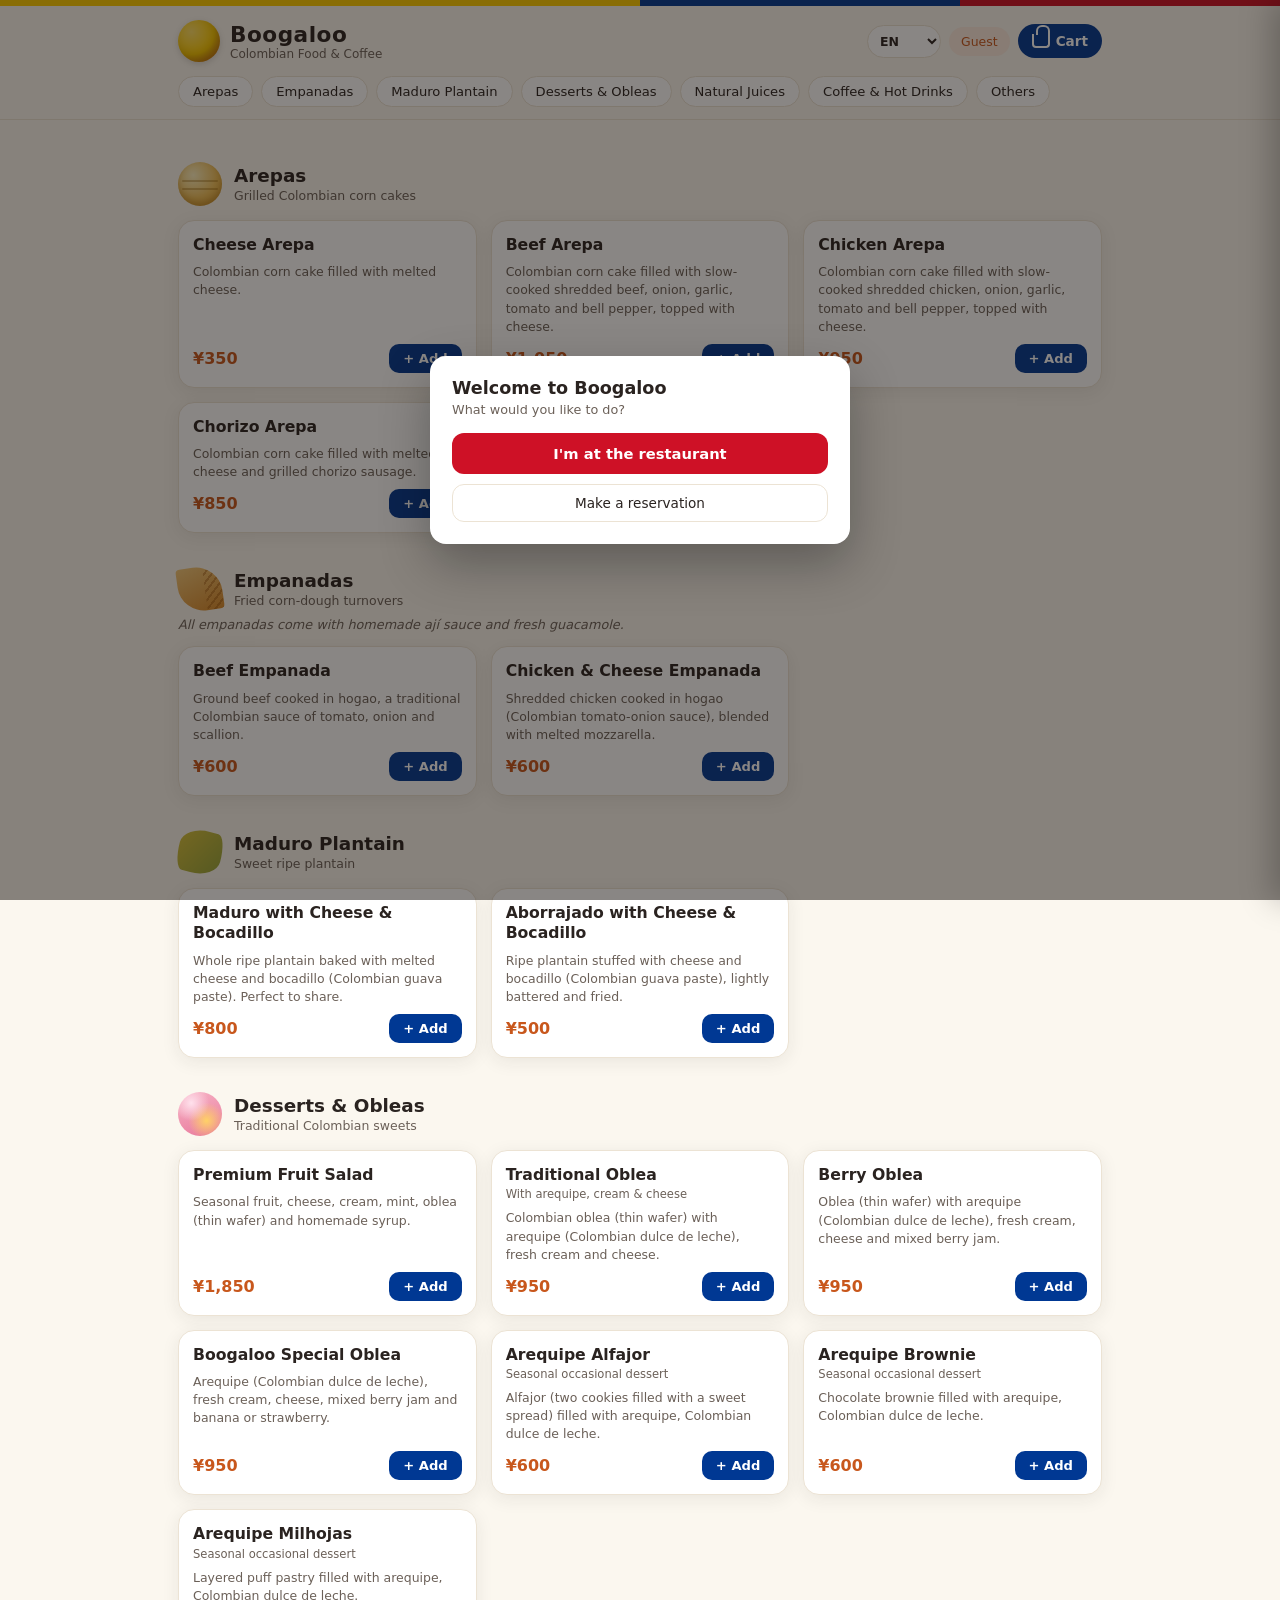
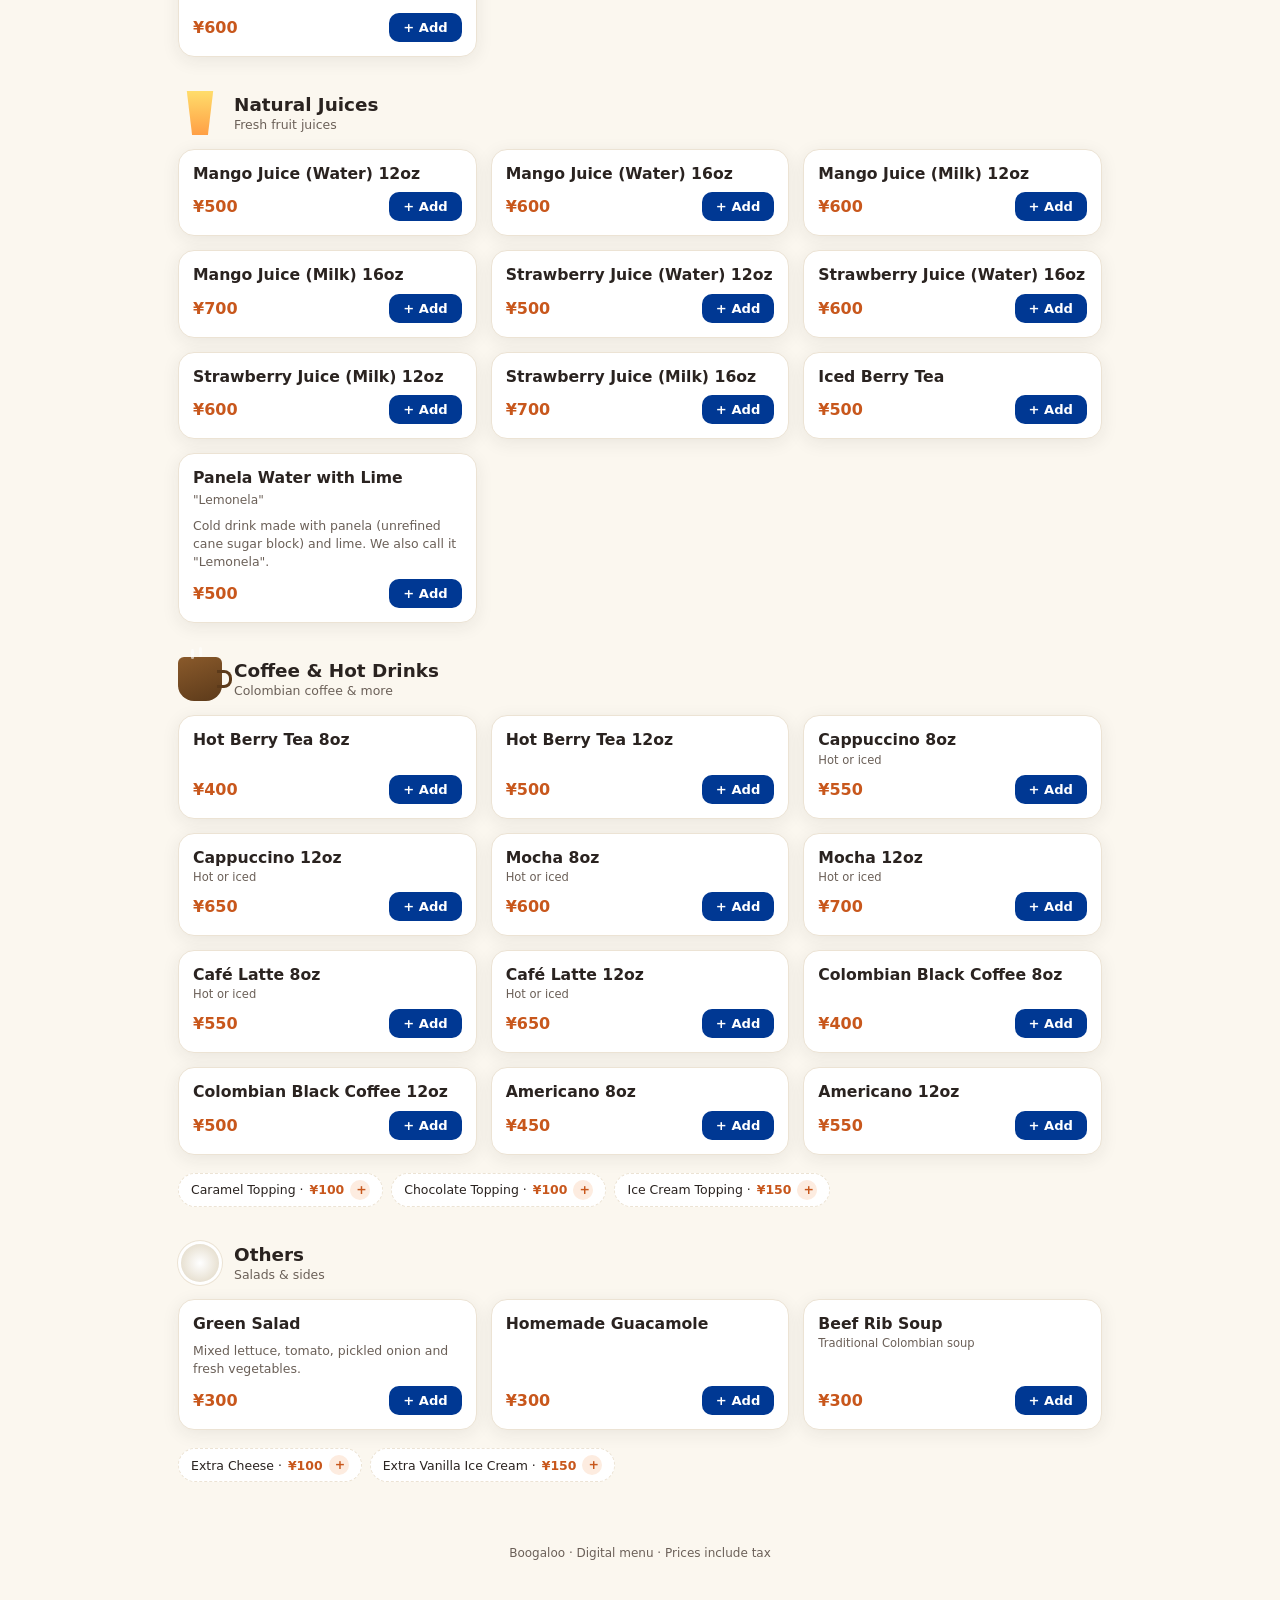
==== index.html @ 4ae6685b "Sistema de reservas: gate de bienvenida (restaurante vs reserva), pagina reserva.html con horario no" ====
<!doctype html>
<html lang="es">
<head>
<meta charset="utf-8" />
<meta name="viewport" content="width=device-width, initial-scale=1" />
<title>Boogaloo — Menú</title>
<link rel="stylesheet" href="css/styles.css" />
</head>
<body>
  <div class="flag-stripe"></div>
  <header class="site-header">
    <div class="header-inner">
      <div class="brand">
        <div class="brand-mark" aria-hidden="true"></div>
        <div class="brand-text">
          <h1>Boogaloo</h1>
          <p id="brand-tagline">Comida y Café Colombiano</p>
        </div>
      </div>
      <div class="header-actions">
        <span id="lang-select-slot"></span>
        <button class="account-pill" id="account-pill" type="button">Invitado</button>
        <button class="cart-btn" id="console-btn" type="button" style="display:none;">
          <span id="console-label">Consola</span>
        </button>
        <button class="cart-btn my-orders-btn" id="my-orders-btn" type="button" style="display:none;">
          <span class="icon-receipt" aria-hidden="true"></span>
          <span id="my-orders-label">Mis pedidos</span>
          <span class="badge" id="my-orders-badge" style="display:none;">0</span>
        </button>
        <button class="cart-btn" id="open-cart-btn" type="button">
          <span class="icon-cart" aria-hidden="true"></span>
          <span id="cart-label">Carrito</span>
          <span class="badge" id="cart-badge" style="display:none;">0</span>
        </button>
      </div>
    </div>
    <nav class="cat-nav" id="cat-nav"></nav>
  </header>

  <main id="menu-content"></main>

  <footer class="site-footer" id="site-footer-text">
    Boogaloo · Menú digital · Los precios incluyen impuestos
  </footer>

  <!-- Barra flotante del carrito (móvil) -->
  <button class="floating-cart-bar" id="floating-cart-bar" type="button">
    <span class="count" id="floating-count">0 items</span>
    <span class="amount" id="floating-amount">¥0</span>
  </button>

  <!-- Drawer del carrito -->
  <div class="overlay" id="cart-overlay"></div>
  <aside class="drawer" id="cart-drawer" aria-label="Carrito de compras">
    <div class="drawer-header">
      <h2 id="cart-drawer-title">Tu pedido</h2>
      <button class="drawer-close" id="close-cart-btn" type="button">✕</button>
    </div>
    <div class="drawer-body" id="cart-body"></div>
    <div class="drawer-footer">
      <div class="total-row">
        <span id="cart-total-label">Total</span>
        <span class="amount" id="cart-total">¥0</span>
      </div>
      <button class="primary-btn" id="checkout-btn" type="button">Continuar pedido</button>
    </div>
  </aside>

  <!-- Gate de bienvenida: ¿está en el restaurante o quiere reservar? -->
  <div class="modal-overlay" id="gate-modal">
    <div class="modal-box">
      <h2 id="gate-title">Bienvenido a Boogaloo</h2>
      <p class="subt" id="gate-subtitle">¿Qué quieres hacer?</p>
      <button class="primary-btn" id="gate-dine-in-btn" type="button" style="width:100%; margin-bottom:10px;">Estoy en el restaurante</button>
      <button class="ghost-btn" id="gate-reserve-btn" type="button" style="width:100%;">Hacer una reserva</button>
    </div>
  </div>

  <!-- Modal de cuenta / checkout -->
  <div class="modal-overlay" id="account-modal">
    <div class="modal-box">
      <div id="account-modal-body"></div>
    </div>
  </div>

  <!-- Modal de seguimiento de mis pedidos -->
  <div class="modal-overlay" id="orders-modal">
    <div class="modal-box">
      <div id="orders-modal-body"></div>
    </div>
  </div>

  <script src="js/i18n.js"></script>
  <script src="js/menu-data.js"></script>
  <script src="js/config.js"></script>
  <script src="js/api.js"></script>
  <script src="js/cart.js"></script>
  <script src="js/session.js"></script>
  <script src="js/app.js"></script>
</body>
</html>
---- css/styles.css ----
/* ============ Boogaloo — estilos base (sin imágenes, todo CSS) ============ */

:root {
  --co-yellow: #ffcd00;
  --co-blue: #003893;
  --co-red: #ce1126;
  --bg: #fbf7ef;
  --bg-card: #ffffff;
  --ink: #2a2320;
  --ink-soft: #6b6058;
  --border: #ece3d4;
  --accent: #c8571c;
  --accent-soft: #fdece0;
  --radius: 16px;
  --shadow: 0 4px 18px rgba(42, 35, 32, 0.08);
  font-family: 'Hiragino Sans', 'Noto Sans JP', system-ui, -apple-system, 'Segoe UI', sans-serif;
}

* { box-sizing: border-box; }

html, body {
  margin: 0;
  padding: 0;
  background: var(--bg);
  color: var(--ink);
}

html {
  scroll-behavior: smooth;
  overflow-x: hidden;
}

body {
  padding-bottom: 90px; /* deja espacio a la barra flotante de carrito */
}

a { color: inherit; }

button {
  font: inherit;
  cursor: pointer;
  border: none;
  background: none;
  color: inherit;
}

/* ---------- Franja bandera colombiana ---------- */
.flag-stripe {
  height: 6px;
  background: linear-gradient(
    to right,
    var(--co-yellow) 0%, var(--co-yellow) 50%,
    var(--co-blue) 50%, var(--co-blue) 75%,
    var(--co-red) 75%, var(--co-red) 100%
  );
}

/* ---------- Header ---------- */
.site-header {
  position: sticky;
  top: 0;
  z-index: 20;
  background: var(--bg);
  border-bottom: 1px solid var(--border);
}

.header-inner {
  max-width: 960px;
  margin: 0 auto;
  padding: 14px 18px 10px;
  display: flex;
  align-items: center;
  justify-content: space-between;
  gap: 10px;
  flex-wrap: wrap;
  row-gap: 8px;
}

.brand {
  display: flex;
  align-items: center;
  gap: 10px;
}

.brand-mark {
  width: 42px;
  height: 42px;
  border-radius: 50%;
  background: radial-gradient(circle at 32% 28%, #ffe066, var(--co-yellow) 55%, var(--accent) 100%);
  box-shadow: inset -4px -6px 10px rgba(0,0,0,0.15), 0 2px 6px rgba(0,0,0,0.15);
  flex: none;
}

.brand-text h1 {
  margin: 0;
  font-size: 1.35rem;
  letter-spacing: 0.5px;
}

.brand-text p {
  margin: 0;
  font-size: 0.75rem;
  color: var(--ink-soft);
}

.header-actions {
  display: flex;
  align-items: center;
  gap: 8px;
  flex-wrap: wrap;
  justify-content: flex-end;
}

.account-pill {
  font-size: 0.78rem;
  padding: 7px 12px;
  border-radius: 999px;
  background: var(--accent-soft);
  color: var(--accent);
  white-space: nowrap;
  max-width: 140px;
  overflow: hidden;
  text-overflow: ellipsis;
  flex: none;
}

.cart-btn {
  position: relative;
  display: flex;
  align-items: center;
  gap: 6px;
  padding: 9px 14px;
  border-radius: 999px;
  background: var(--co-blue);
  color: #fff;
  font-weight: 600;
  font-size: 0.85rem;
  white-space: nowrap;
  flex: none;
}

.cart-btn .badge {
  position: absolute;
  top: -6px;
  right: -6px;
  background: var(--co-red);
  color: #fff;
  border-radius: 999px;
  font-size: 0.68rem;
  min-width: 18px;
  height: 18px;
  display: flex;
  align-items: center;
  justify-content: center;
  padding: 0 4px;
}

.my-orders-btn {
  background: var(--co-red);
}

.lang-select {
  flex: none;
  font: inherit;
  font-size: 0.78rem;
  font-weight: 600;
  padding: 7px 8px;
  border-radius: 999px;
  border: 1px solid var(--border);
  background: var(--bg-card);
  color: var(--ink);
  cursor: pointer;
}

.item-info h3 .aka {
  font-weight: 400;
  font-size: 0.78em;
  color: var(--ink-soft);
}

/* CSS-drawn receipt icon */
.icon-receipt {
  width: 14px;
  height: 17px;
  background: #fff;
  border-radius: 2px;
  position: relative;
  flex: none;
}
.icon-receipt::before {
  content: '';
  position: absolute;
  left: 2px;
  right: 2px;
  top: 3px;
  bottom: 3px;
  background-image: repeating-linear-gradient(
    to bottom, var(--co-red) 0 2px, transparent 2px 5px
  );
}

/* CSS-drawn cart icon */
.icon-cart {
  width: 18px;
  height: 14px;
  border: 2px solid #fff;
  border-top: none;
  border-radius: 0 0 4px 4px;
  position: relative;
}
.icon-cart::before {
  content: '';
  position: absolute;
  top: -9px;
  left: 2px;
  width: 10px;
  height: 8px;
  border: 2px solid #fff;
  border-bottom: none;
  border-radius: 6px 6px 0 0;
}

/* ---------- Navegación de categorías ---------- */
.cat-nav {
  max-width: 960px;
  margin: 0 auto;
  padding: 4px 18px 12px;
  display: flex;
  gap: 8px;
  overflow-x: auto;
  scrollbar-width: none;
}
.cat-nav::-webkit-scrollbar { display: none; }

.cat-nav a {
  flex: none;
  padding: 7px 14px;
  border-radius: 999px;
  background: var(--bg-card);
  border: 1px solid var(--border);
  font-size: 0.82rem;
  text-decoration: none;
  white-space: nowrap;
}
.cat-nav a:hover { border-color: var(--accent); color: var(--accent); }

/* ---------- Contenido principal ---------- */
main {
  max-width: 960px;
  margin: 0 auto;
  padding: 8px 18px 40px;
}

.category-section {
  margin-top: 34px;
  scroll-margin-top: 96px;
}

.category-heading {
  display: flex;
  align-items: center;
  gap: 12px;
  margin-bottom: 14px;
}

.category-heading h2 {
  margin: 0;
  font-size: 1.15rem;
}
.category-heading .subt {
  font-size: 0.78rem;
  color: var(--ink-soft);
  display: block;
  margin-top: 2px;
}

.category-nota {
  font-size: 0.8rem;
  color: var(--ink-soft);
  margin: -8px 0 14px;
  font-style: italic;
}

.item-grid {
  display: grid;
  grid-template-columns: repeat(auto-fill, minmax(240px, 1fr));
  gap: 14px;
}

.item-card {
  background: var(--bg-card);
  border: 1px solid var(--border);
  border-radius: var(--radius);
  padding: 14px;
  display: flex;
  flex-direction: column;
  gap: 8px;
  box-shadow: var(--shadow);
}

.item-top {
  display: flex;
  gap: 10px;
  align-items: flex-start;
}

.item-info { flex: 1; min-width: 0; }

.item-info h3 {
  margin: 0;
  font-size: 0.98rem;
  line-height: 1.3;
}

.item-info .subt {
  font-size: 0.72rem;
  color: var(--ink-soft);
  display: block;
  margin-top: 2px;
}

.item-desc {
  font-size: 0.78rem;
  color: var(--ink-soft);
  line-height: 1.45;
  margin: 0;
}

.item-footer {
  margin-top: auto;
  display: flex;
  align-items: center;
  justify-content: space-between;
  gap: 8px;
}

.item-price {
  font-weight: 700;
  font-size: 1rem;
  color: var(--accent);
}

.add-btn {
  background: var(--co-blue);
  color: #fff;
  padding: 7px 14px;
  border-radius: 10px;
  font-size: 0.82rem;
  font-weight: 600;
}
.add-btn:active { transform: scale(0.96); }

/* Extras (toppings) como chips */
.extras-row {
  margin-top: 18px;
  display: flex;
  flex-wrap: wrap;
  gap: 8px;
}
.extra-chip {
  display: flex;
  align-items: center;
  gap: 6px;
  padding: 6px 12px;
  border-radius: 999px;
  border: 1px dashed var(--border);
  font-size: 0.78rem;
  background: var(--bg-card);
}
.extra-chip .price { color: var(--accent); font-weight: 700; }
.extra-chip button {
  background: var(--accent-soft);
  color: var(--accent);
  border-radius: 999px;
  width: 20px; height: 20px;
  line-height: 1;
  font-weight: 700;
}

/* ---------- Iconos CSS por categoría ---------- */
.cat-icon {
  width: 44px;
  height: 44px;
  flex: none;
  position: relative;
}

.cat-icon.icon-arepa {
  border-radius: 50%;
  background: radial-gradient(circle at 35% 30%, #fff2c2, #f2c25a 55%, #d99a2b 100%);
  box-shadow: inset 0 -4px 6px rgba(139, 90, 0, 0.35);
}
.cat-icon.icon-arepa::before,
.cat-icon.icon-arepa::after {
  content: '';
  position: absolute;
  left: 10%;
  right: 10%;
  height: 2px;
  background: rgba(139, 90, 0, 0.35);
  border-radius: 2px;
}
.cat-icon.icon-arepa::before { top: 40%; }
.cat-icon.icon-arepa::after { top: 58%; }

.cat-icon.icon-empanada {
  background: linear-gradient(160deg, #f4c979, #d98b2b);
  border-radius: 4px 60% 4px 60%;
  transform: rotate(-8deg);
}
.cat-icon.icon-empanada::before {
  content: '';
  position: absolute;
  inset: 0;
  border-radius: inherit;
  background-image: repeating-linear-gradient(
    -45deg, rgba(139,66,0,0.35) 0 2px, transparent 2px 6px
  );
  -webkit-mask: linear-gradient(90deg, transparent 60%, black 62%);
  mask: linear-gradient(90deg, transparent 60%, black 62%);
}

.cat-icon.icon-platano {
  background: linear-gradient(120deg, #d8c23a, #98a63a);
  border-radius: 60% 20% 60% 20% / 40% 60% 40% 60%;
  transform: rotate(15deg);
}

.cat-icon.icon-postre {
  border-radius: 50%;
  background:
    radial-gradient(circle at 30% 25%, #ffe1ec, transparent 40%),
    radial-gradient(circle at 65% 65%, #ffd166, transparent 45%),
    linear-gradient(160deg, #f7b4c6, #e8779a);
}

.cat-icon.icon-jugo {
  background: linear-gradient(180deg, #ffdd6b, #ff9f45);
  clip-path: polygon(20% 0%, 80% 0%, 68% 100%, 32% 100%);
}

.cat-icon.icon-cafe {
  background: linear-gradient(160deg, #8a5a2b, #5c3a1a);
  border-radius: 6px 6px 16px 16px;
}
.cat-icon.icon-cafe::before {
  content: '';
  position: absolute;
  right: -10px;
  top: 30%;
  width: 12px;
  height: 12px;
  border: 3px solid #5c3a1a;
  border-left: none;
  border-radius: 0 8px 8px 0;
}
.cat-icon.icon-cafe::after {
  content: '';
  position: absolute;
  top: -8px;
  left: 30%;
  width: 3px;
  height: 10px;
  background: rgba(255,255,255,0.6);
  border-radius: 3px;
  box-shadow: 8px -2px 0 rgba(255,255,255,0.45);
}

.cat-icon.icon-otros {
  border-radius: 50%;
  background: radial-gradient(circle, #fff, #e4dccb 70%, #cfc4ac 100%);
  box-shadow: inset 0 0 0 3px #fff, 0 0 0 1px var(--border);
}

/* ---------- Carrito (drawer) ---------- */
.overlay {
  position: fixed;
  inset: 0;
  background: rgba(20, 15, 10, 0.45);
  z-index: 40;
  opacity: 0;
  pointer-events: none;
  transition: opacity 0.25s ease;
}
.overlay.open { opacity: 1; pointer-events: auto; }

.drawer {
  position: fixed;
  top: 0;
  right: 0;
  bottom: 0;
  width: min(420px, 100%);
  background: var(--bg);
  z-index: 50;
  display: flex;
  flex-direction: column;
  transform: translateX(100%);
  transition: transform 0.28s ease;
  box-shadow: -8px 0 30px rgba(0,0,0,0.25);
}
.drawer.open { transform: translateX(0); }

.drawer-header {
  display: flex;
  align-items: center;
  justify-content: space-between;
  padding: 16px 18px;
  border-bottom: 1px solid var(--border);
}
.drawer-header h2 { margin: 0; font-size: 1.05rem; }
.drawer-close {
  width: 32px; height: 32px;
  border-radius: 50%;
  background: var(--bg-card);
  border: 1px solid var(--border);
  font-size: 1rem;
}

.drawer-body {
  flex: 1;
  overflow-y: auto;
  padding: 12px 18px;
}

.cart-row {
  display: flex;
  align-items: center;
  gap: 10px;
  padding: 10px 0;
  border-bottom: 1px solid var(--border);
}
.cart-row .name {
  flex: 1;
  min-width: 0;
  font-size: 0.88rem;
  overflow: hidden;
  text-overflow: ellipsis;
  white-space: nowrap;
}
.cart-row .name small {
  display: block;
  color: var(--ink-soft);
  font-size: 0.72rem;
  overflow: hidden;
  text-overflow: ellipsis;
}
.qty-stepper { flex: none; }
.qty-stepper {
  display: flex;
  align-items: center;
  gap: 6px;
  background: var(--bg-card);
  border: 1px solid var(--border);
  border-radius: 999px;
  padding: 3px;
}
.qty-stepper button {
  width: 22px; height: 22px;
  border-radius: 50%;
  background: var(--accent-soft);
  color: var(--accent);
  font-weight: 700;
}
.qty-stepper span { min-width: 18px; text-align: center; font-size: 0.85rem; }
.cart-row .subtotal { flex: none; width: 68px; text-align: right; font-weight: 700; font-size: 0.85rem; }

.empty-cart {
  text-align: center;
  color: var(--ink-soft);
  padding: 40px 10px;
  font-size: 0.88rem;
}

.drawer-footer {
  border-top: 1px solid var(--border);
  padding: 14px 18px 18px;
  display: flex;
  flex-direction: column;
  gap: 10px;
}
.total-row {
  display: flex;
  justify-content: space-between;
  font-size: 1.05rem;
  font-weight: 700;
}
.total-row .amount { color: var(--accent); }

.primary-btn {
  background: var(--co-red);
  color: #fff;
  padding: 12px;
  border-radius: 12px;
  font-weight: 700;
  font-size: 0.92rem;
  text-align: center;
}
.primary-btn:disabled { opacity: 0.5; cursor: not-allowed; }

.ghost-btn {
  background: var(--bg-card);
  border: 1px solid var(--border);
  padding: 10px;
  border-radius: 12px;
  font-size: 0.85rem;
  text-align: center;
}

/* ---------- Barra flotante de carrito (móvil) ---------- */
.floating-cart-bar {
  position: fixed;
  left: 0; right: 0; bottom: 0;
  z-index: 30;
  background: var(--co-blue);
  color: #fff;
  padding: 12px 18px;
  display: none;
  align-items: center;
  justify-content: space-between;
  box-shadow: 0 -4px 16px rgba(0,0,0,0.2);
}
.floating-cart-bar.show { display: flex; }
.floating-cart-bar .count { font-size: 0.8rem; opacity: 0.85; }
.floating-cart-bar .amount { font-weight: 700; }

/* ---------- Modal (checkout / login) ---------- */
.modal-overlay {
  position: fixed;
  inset: 0;
  background: rgba(20, 15, 10, 0.5);
  display: none;
  align-items: center;
  justify-content: center;
  z-index: 60;
  padding: 18px;
}
.modal-overlay.open { display: flex; }

.modal-box {
  background: var(--bg-card);
  border-radius: var(--radius);
  max-width: 420px;
  width: 100%;
  max-height: 90vh;
  overflow-y: auto;
  padding: 22px;
  box-shadow: 0 20px 50px rgba(0,0,0,0.3);
}
.modal-box h2 { margin: 0 0 4px; font-size: 1.1rem; }
.modal-box .subt { color: var(--ink-soft); font-size: 0.8rem; margin: 0 0 16px; }

.tabs {
  display: flex;
  gap: 6px;
  background: var(--bg);
  border-radius: 999px;
  padding: 4px;
  margin-bottom: 16px;
}
.tabs button {
  flex: 1;
  padding: 8px;
  border-radius: 999px;
  font-size: 0.8rem;
  font-weight: 600;
  color: var(--ink-soft);
}
.tabs button.active { background: var(--co-blue); color: #fff; }

.field {
  margin-bottom: 12px;
}
.field label {
  display: block;
  font-size: 0.78rem;
  color: var(--ink-soft);
  margin-bottom: 4px;
}
.field input, .field textarea {
  width: 100%;
  padding: 10px 12px;
  border-radius: 10px;
  border: 1px solid var(--border);
  background: var(--bg);
  font-size: 0.88rem;
  font-family: inherit;
}
.field input:focus, .field textarea:focus {
  outline: 2px solid var(--accent);
  outline-offset: 1px;
}

.form-error {
  background: #fdecec;
  color: var(--co-red);
  padding: 8px 12px;
  border-radius: 10px;
  font-size: 0.8rem;
  margin-bottom: 12px;
  display: none;
}
.form-error.show { display: block; }

.form-success {
  text-align: center;
  padding: 10px 0 4px;
}
.form-success .check {
  width: 54px; height: 54px;
  border-radius: 50%;
  background: #e6f6ec;
  color: #1f9d55;
  display: flex; align-items: center; justify-content: center;
  font-size: 1.6rem;
  margin: 0 auto 12px;
}
.order-summary {
  background: var(--bg);
  border-radius: 12px;
  padding: 12px;
  margin: 12px 0;
  font-size: 0.85rem;
}
.order-summary .row {
  display: flex;
  justify-content: space-between;
  align-items: center;
  gap: 8px;
  padding: 3px 0;
}
.order-summary .row > span:first-child,
.order-summary .row > strong:first-child {
  min-width: 0;
  overflow: hidden;
  text-overflow: ellipsis;
  white-space: nowrap;
}
.order-summary .row > span:last-child {
  flex: none;
  white-space: nowrap;
}
.order-summary .row.total {
  border-top: 1px solid var(--border);
  margin-top: 6px;
  padding-top: 8px;
  font-weight: 700;
}

.link-btn {
  color: var(--accent);
  font-size: 0.8rem;
  text-decoration: underline;
  display: block;
  text-align: center;
  margin-top: 4px;
}

footer.site-footer {
  text-align: center;
  color: var(--ink-soft);
  font-size: 0.75rem;
  padding: 24px 18px 60px;
}

/* ============ Panel admin ============ */
.admin-shell {
  max-width: 880px;
  margin: 0 auto;
  padding: 20px 18px 60px;
}

.admin-login-box {
  max-width: 360px;
  margin: 60px auto;
  background: var(--bg-card);
  border: 1px solid var(--border);
  border-radius: var(--radius);
  padding: 26px;
  box-shadow: var(--shadow);
}
.admin-login-box h1 { margin-top: 0; font-size: 1.2rem; }
.admin-login-box .subt { color: var(--ink-soft); font-size: 0.82rem; margin-top: -8px; }

.admin-sticky-top {
  position: sticky;
  top: 0;
  z-index: 15;
  background: var(--bg);
  margin: -20px -18px 0;
  padding: 20px 18px 12px;
  border-bottom: 1px solid var(--border);
}

.admin-topbar {
  display: flex;
  align-items: center;
  justify-content: space-between;
  flex-wrap: wrap;
  row-gap: 8px;
  margin-bottom: 18px;
}
.admin-topbar h1 { margin: 0; font-size: 1.2rem; }
.admin-topbar .who { font-size: 0.8rem; color: var(--ink-soft); }

.filter-row {
  display: flex;
  gap: 8px;
  flex-wrap: wrap;
}
.filter-row button {
  padding: 7px 14px;
  border-radius: 999px;
  background: var(--bg-card);
  border: 1px solid var(--border);
  font-size: 0.8rem;
}
.filter-row button.active { background: var(--co-blue); color: #fff; border-color: var(--co-blue); }

.order-card {
  background: var(--bg-card);
  border: 1px solid var(--border);
  border-radius: var(--radius);
  padding: 16px;
  margin-bottom: 14px;
  box-shadow: var(--shadow);
}
.order-card-head {
  display: flex;
  justify-content: space-between;
  align-items: flex-start;
  gap: 10px;
  margin-bottom: 10px;
}
.order-card-head > div:first-child { min-width: 0; flex: 1; }
.order-card-head .id {
  font-weight: 700;
  font-size: 0.92rem;
  overflow: hidden;
  text-overflow: ellipsis;
  white-space: nowrap;
}
.order-card-head .meta {
  font-size: 0.76rem;
  color: var(--ink-soft);
  overflow-wrap: break-word;
}
.order-card-head .status-tag { flex: none; }

.status-tag {
  font-size: 0.72rem;
  padding: 4px 10px;
  border-radius: 999px;
  font-weight: 700;
  white-space: nowrap;
}
.status-tag.pendiente { background: #fff2d6; color: #a9660a; }
.status-tag.entregado { background: #e1efff; color: var(--co-blue); }
.status-tag.cobrado, .status-tag.confirmada { background: #e6f6ec; color: #1f9d55; }
.status-tag.cancelada { background: #f1f1f1; color: var(--ink-soft); }
.status-tag.pendienterevision { background: #fdecec; color: var(--co-red); }

.order-items { margin: 10px 0; }
.order-item-row {
  display: flex;
  align-items: center;
  gap: 10px;
  padding: 6px 0;
  border-bottom: 1px dashed var(--border);
  font-size: 0.85rem;
}
.order-item-row:last-child { border-bottom: none; }
.order-item-row .n {
  flex: 1;
  min-width: 0;
  overflow: hidden;
  text-overflow: ellipsis;
  white-space: nowrap;
}
.order-item-row .p { flex: none; color: var(--ink-soft); }
.check-toggle {
  width: 22px; height: 22px;
  border-radius: 6px;
  border: 2px solid var(--border);
  flex: none;
  display: flex; align-items: center; justify-content: center;
  font-size: 0.75rem;
}
.check-toggle.done {
  background: #1f9d55;
  border-color: #1f9d55;
  color: #fff;
}

.order-card-footer {
  display: flex;
  align-items: center;
  justify-content: space-between;
  flex-wrap: wrap;
  gap: 8px;
  margin-top: 10px;
  padding-top: 10px;
  border-top: 1px solid var(--border);
}
.order-total { font-weight: 700; }
.order-actions { display: flex; gap: 8px; flex-wrap: wrap; }
.order-actions button {
  padding: 8px 12px;
  border-radius: 10px;
  font-size: 0.8rem;
  font-weight: 600;
}
.btn-paid { background: #e6f6ec; color: #1f9d55; }
.btn-paid.done { background: #1f9d55; color: #fff; }

.empty-state {
  text-align: center;
  color: var(--ink-soft);
  padding: 60px 10px;
  font-size: 0.9rem;
}

@media (max-width: 640px) {
  .item-grid { grid-template-columns: 1fr 1fr; }
  .brand-text p { display: none; }
}

@media (max-width: 420px) {
  .brand-mark { width: 34px; height: 34px; }
  .brand-text h1 { font-size: 1.1rem; }
  .header-inner { padding: 12px 14px 8px; }
  .cat-nav { padding: 4px 14px 10px; }
  main { padding: 8px 14px 40px; }
  .cart-btn { padding: 8px 11px; font-size: 0.78rem; gap: 5px; }
  .account-pill { font-size: 0.72rem; padding: 6px 10px; max-width: 100px; }
}

/* ============ Turnos (colaboradores) ============ */
:root {
  --tn-abierto: #a79e8c;
  --tn-asignado: var(--co-blue);
  --tn-trabajado: #b5750f;
  --tn-confirmado: #1f9d55;
}

.tn-wrap {
  max-width: 960px;
  margin: 0 auto;
  padding: 18px 18px 60px;
}

.tn-denied {
  max-width: 480px;
  margin: 60px auto;
  text-align: center;
  color: var(--ink-soft);
  font-size: 0.95rem;
  line-height: 1.6;
}

.tn-month-nav {
  display: flex;
  align-items: center;
  justify-content: center;
  gap: 16px;
  margin-bottom: 16px;
}
.tn-month-nav h2 { margin: 0; font-size: 1.15rem; min-width: 160px; text-align: center; }
.tn-month-nav button { width: 34px; height: 34px; border-radius: 50%; font-size: 1.1rem; }

.tn-stats {
  display: flex;
  flex-wrap: wrap;
  gap: 8px;
  margin-bottom: 18px;
}
.tn-stats .st {
  flex: 1 1 150px;
  background: var(--co-blue);
  color: #fff;
  border-radius: 10px;
  padding: 12px 14px;
}
.tn-stats .st b { display: block; font-size: 1.1rem; font-weight: 800; }
.tn-stats .st small { display: block; opacity: 0.85; font-size: 0.75rem; margin-top: 2px; }

#tn-new-shift-btn { margin: 4px 0 14px; }

.tn-panel {
  background: var(--bg-card);
  border: 1px solid var(--border);
  border-radius: var(--radius);
  padding: 14px 16px;
  margin-bottom: 14px;
}
.tn-panel summary { cursor: pointer; font-weight: 700; font-size: 0.92rem; }
.tn-panel + .tn-panel { margin-top: -4px; }

.tn-mode-row {
  display: flex;
  align-items: center;
  gap: 8px;
  padding: 10px 0;
  border-bottom: 1px solid var(--border);
  font-size: 0.85rem;
}
.tn-mode-row:last-child { border-bottom: none; }
.tn-mode-row .name { flex: 1; min-width: 0; }
.tn-mode-row .name small { display: block; color: var(--ink-soft); font-weight: 400; font-size: 0.72rem; }

.tn-rate-row {
  display: flex;
  align-items: center;
  gap: 8px;
  padding: 8px 0;
  border-bottom: 1px solid var(--border);
  font-size: 0.85rem;
}
.tn-rate-row:last-child { border-bottom: none; }
.tn-rate-row span:first-child { flex: 1; min-width: 0; }
.tn-rate-row input[type="number"] {
  width: 72px;
  padding: 6px 8px;
  border-radius: 8px;
  border: 1px solid var(--border);
  font: inherit;
}

.tn-table {
  width: 100%;
  border-collapse: collapse;
  table-layout: fixed;
  margin-top: 8px;
}
.tn-table th {
  font-size: 0.7rem;
  letter-spacing: 0.04em;
  color: var(--ink-soft);
  font-weight: 600;
  padding: 6px 2px;
  border-bottom: 2px solid var(--ink);
}
.tn-table td {
  vertical-align: top;
  height: 78px;
  padding: 4px;
  border: 1px solid var(--border);
  position: relative;
}
.tn-table td.tn-empty { background: var(--bg); }
.tn-table td .n { font-size: 0.7rem; font-weight: 700; color: var(--ink-soft); display: block; margin-bottom: 3px; }

.tn-chip {
  border-left: 3px solid;
  background: var(--bg);
  border-radius: 3px;
  padding: 2px 4px;
  margin-bottom: 2px;
  cursor: pointer;
  font-size: 0.68rem;
  line-height: 1.25;
}
.tn-chip b { display: block; font-weight: 700; color: var(--ink); }
.tn-chip i { font-style: normal; color: var(--ink-soft); }
.tn-chip.tn-abierto { border-left-style: dashed; border-color: var(--tn-abierto); }
.tn-chip.tn-abierto-ajeno { border-color: var(--tn-abierto); opacity: 0.6; }
.tn-chip.tn-asignado { border-color: var(--tn-asignado); }
.tn-chip.tn-trabajado { border-color: var(--tn-trabajado); }
.tn-chip.tn-confirmado { border-color: var(--tn-confirmado); }

.tn-add-cell {
  position: absolute;
  bottom: 2px;
  right: 2px;
  width: 16px;
  height: 16px;
  border-radius: 50%;
  background: var(--accent-soft);
  color: var(--accent);
  font-size: 0.72rem;
  line-height: 1;
}

.tn-dot {
  width: 11px;
  height: 11px;
  border-radius: 50%;
  flex: none;
  background: var(--tn-abierto);
}
.tn-dot.tn-asignado { background: var(--tn-asignado); }
.tn-dot.tn-trabajado { background: var(--tn-trabajado); }
.tn-dot.tn-confirmado { background: var(--tn-confirmado); }

.tn-list { display: none; margin-top: 8px; }
.tn-li {
  display: flex;
  align-items: center;
  gap: 10px;
  padding: 11px 4px;
  border-bottom: 1px solid var(--border);
  cursor: pointer;
}
.tn-li .d { font-size: 1.1rem; font-weight: 800; min-width: 26px; }
.tn-li .w { font-size: 0.72rem; color: var(--ink-soft); min-width: 20px; }
.tn-li .p { flex: 1; min-width: 0; font-size: 0.85rem; font-weight: 600; }
.tn-li .p small { display: block; color: var(--ink-soft); font-weight: 400; font-size: 0.75rem; }

.tn-legend { margin-top: 26px; border-top: 2px solid var(--ink); padding-top: 14px; }
.tn-lg { display: flex; align-items: flex-start; gap: 10px; margin-bottom: 10px; }
.tn-lg .tn-dot { margin-top: 3px; }
.tn-lg b { font-size: 0.85rem; }
.tn-lg small { display: block; color: var(--ink-soft); font-size: 0.75rem; margin-top: 1px; }

@media (max-width: 700px) {
  .tn-table { display: none; }
  .tn-list { display: block; }
}
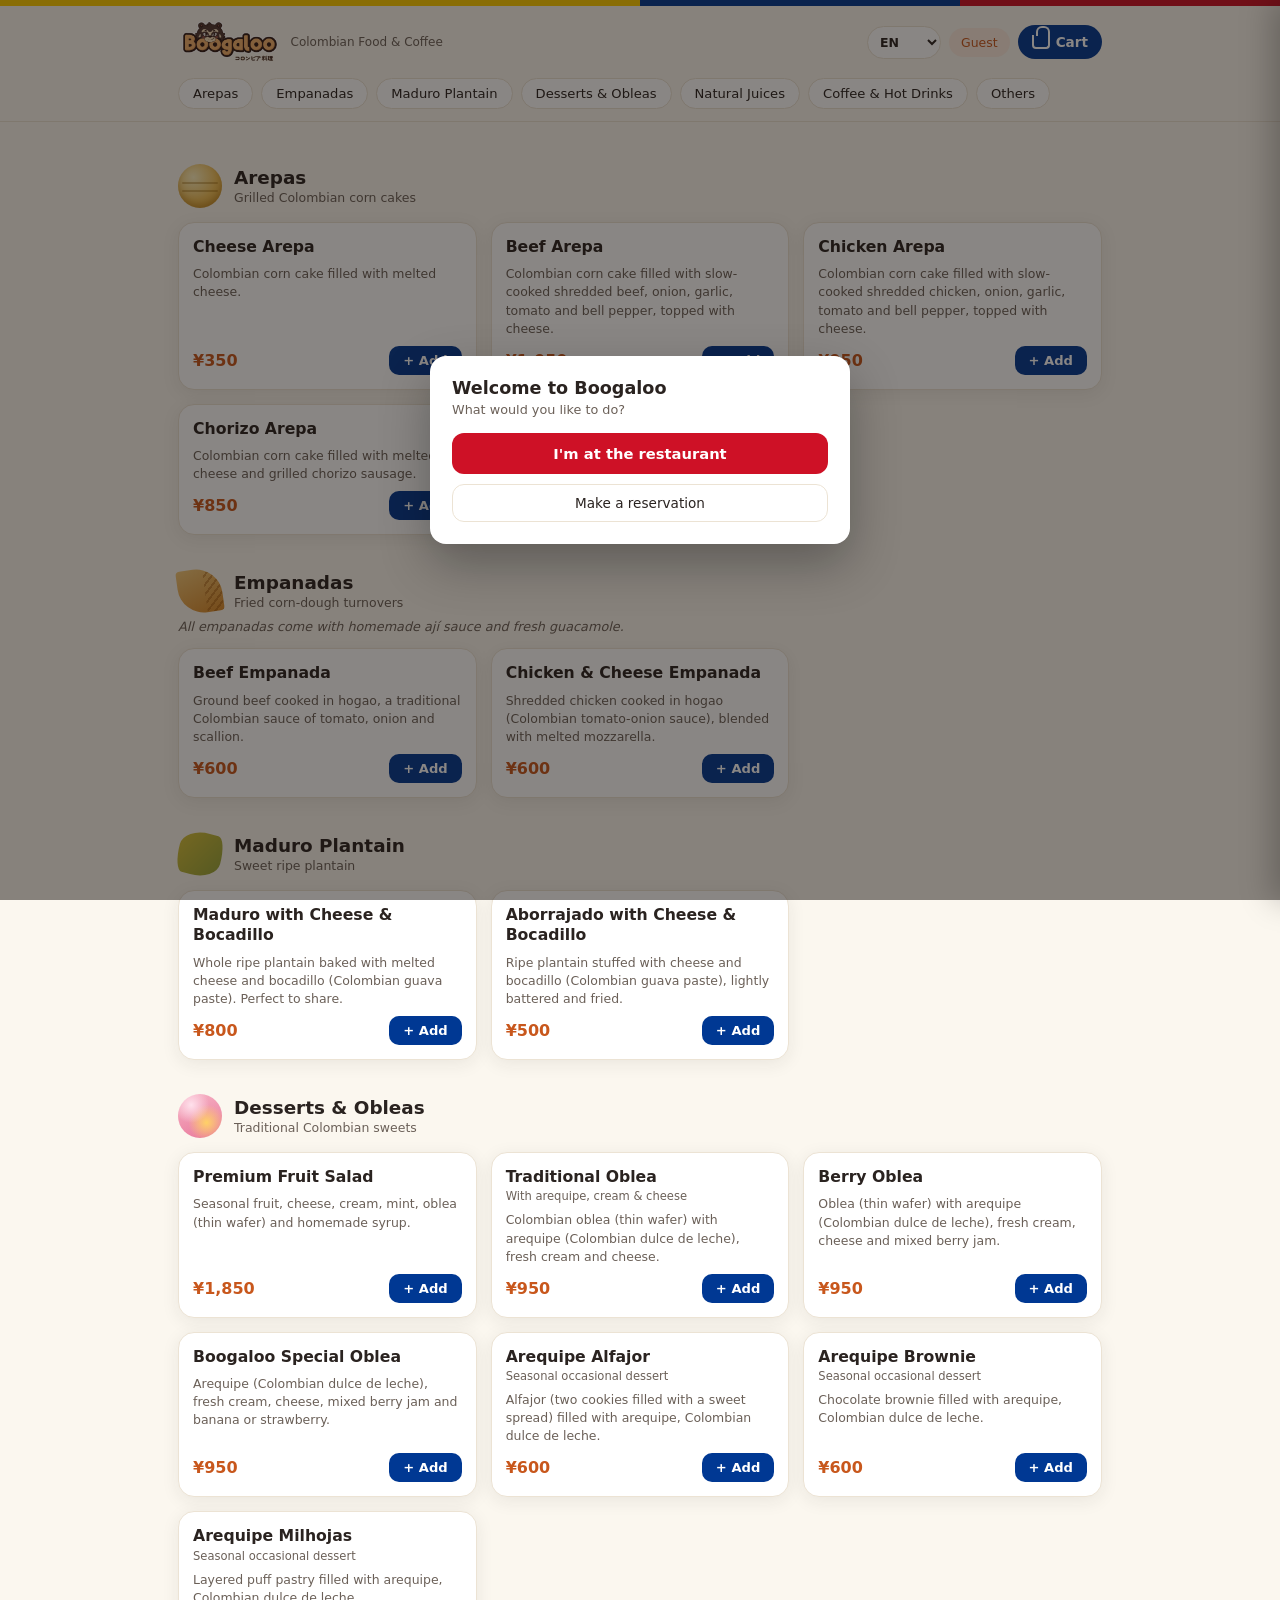
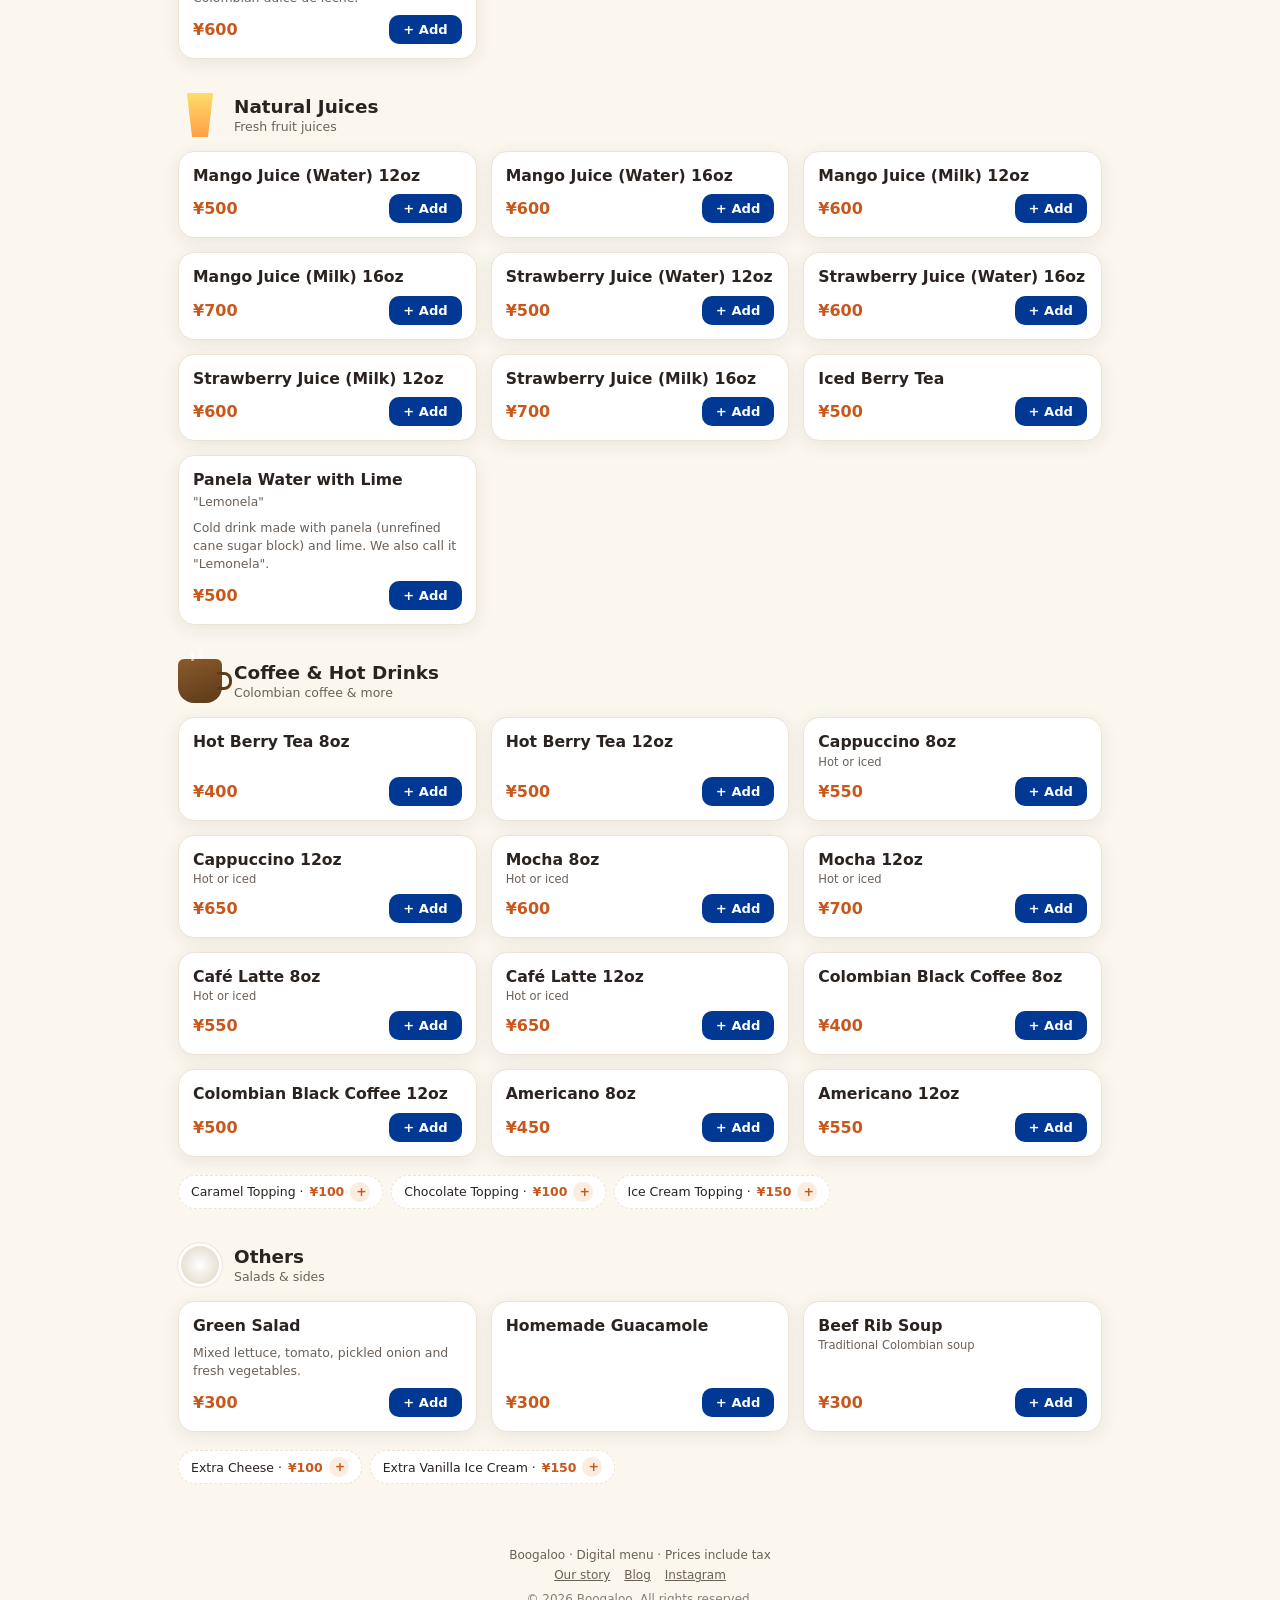
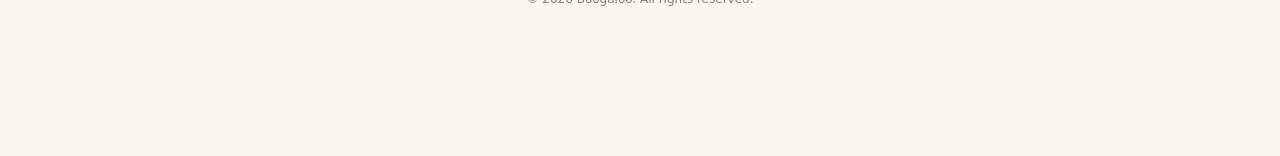
==== commit 2b114161: "Página "Nuestra historia" y Blog nuevos, componente compartido de header/footer/staff-subnav en toda" ====
--- a/index.html
+++ b/index.html
@@ -7,42 +7,11 @@
 <link rel="stylesheet" href="css/styles.css" />
 </head>
 <body>
-  <div class="flag-stripe"></div>
-  <header class="site-header">
-    <div class="header-inner">
-      <div class="brand">
-        <div class="brand-mark" aria-hidden="true"></div>
-        <div class="brand-text">
-          <h1>Boogaloo</h1>
-          <p id="brand-tagline">Comida y Café Colombiano</p>
-        </div>
-      </div>
-      <div class="header-actions">
-        <span id="lang-select-slot"></span>
-        <button class="account-pill" id="account-pill" type="button">Invitado</button>
-        <button class="cart-btn" id="console-btn" type="button" style="display:none;">
-          <span id="console-label">Consola</span>
-        </button>
-        <button class="cart-btn my-orders-btn" id="my-orders-btn" type="button" style="display:none;">
-          <span class="icon-receipt" aria-hidden="true"></span>
-          <span id="my-orders-label">Mis pedidos</span>
-          <span class="badge" id="my-orders-badge" style="display:none;">0</span>
-        </button>
-        <button class="cart-btn" id="open-cart-btn" type="button">
-          <span class="icon-cart" aria-hidden="true"></span>
-          <span id="cart-label">Carrito</span>
-          <span class="badge" id="cart-badge" style="display:none;">0</span>
-        </button>
-      </div>
-    </div>
-    <nav class="cat-nav" id="cat-nav"></nav>
-  </header>
+  <div id="site-header-mount"></div>
 
   <main id="menu-content"></main>
 
-  <footer class="site-footer" id="site-footer-text">
-    Boogaloo · Menú digital · Los precios incluyen impuestos
-  </footer>
+  <div id="site-footer-mount"></div>
 
   <!-- Barra flotante del carrito (móvil) -->
   <button class="floating-cart-bar" id="floating-cart-bar" type="button">
@@ -97,6 +66,7 @@
   <script src="js/api.js"></script>
   <script src="js/cart.js"></script>
   <script src="js/session.js"></script>
+  <script src="js/layout.js"></script>
   <script src="js/app.js"></script>
 </body>
 </html>
--- a/css/styles.css
+++ b/css/styles.css
@@ -82,13 +82,23 @@
   gap: 10px;
 }
 
-.brand-mark {
-  width: 42px;
-  height: 42px;
-  border-radius: 50%;
-  background: radial-gradient(circle at 32% 28%, #ffe066, var(--co-yellow) 55%, var(--accent) 100%);
-  box-shadow: inset -4px -6px 10px rgba(0,0,0,0.15), 0 2px 6px rgba(0,0,0,0.15);
+.brand-logo {
+  height: 44px;
+  width: auto;
+  display: block;
   flex: none;
+}
+
+.sr-only {
+  position: absolute;
+  width: 1px;
+  height: 1px;
+  padding: 0;
+  margin: -1px;
+  overflow: hidden;
+  clip: rect(0, 0, 0, 0);
+  white-space: nowrap;
+  border: 0;
 }
 
 .brand-text h1 {
@@ -761,6 +771,35 @@
   font-size: 0.75rem;
   padding: 24px 18px 60px;
 }
+.site-footer-inner { display: flex; flex-direction: column; gap: 6px; align-items: center; }
+.footer-links { display: flex; gap: 14px; flex-wrap: wrap; justify-content: center; }
+.footer-links a { color: var(--ink-soft); text-decoration: underline; }
+.footer-copyright { opacity: 0.8; margin-top: 4px; }
+
+/* Menú secundario para admin/colaboradores: aparece en todas las páginas
+   cuando hay una sesión de staff activa (ver js/layout.js). */
+.staff-subnav {
+  background: var(--ink);
+  color: #fff;
+}
+.staff-subnav-inner {
+  max-width: 1100px;
+  margin: 0 auto;
+  padding: 8px 18px;
+  display: flex;
+  align-items: center;
+  gap: 16px;
+  flex-wrap: wrap;
+  font-size: 0.78rem;
+}
+.staff-subnav-who {
+  font-weight: 700;
+  opacity: 0.85;
+  padding-right: 6px;
+  border-right: 1px solid rgba(255, 255, 255, 0.25);
+}
+.staff-subnav-inner a { color: #fff; opacity: 0.85; text-decoration: none; }
+.staff-subnav-inner a:hover { opacity: 1; text-decoration: underline; }
 
 /* ============ Panel admin ============ */
 .admin-shell {
@@ -925,7 +964,7 @@
 }
 
 @media (max-width: 420px) {
-  .brand-mark { width: 34px; height: 34px; }
+  .brand-logo { height: 34px; }
   .brand-text h1 { font-size: 1.1rem; }
   .header-inner { padding: 12px 14px 8px; }
   .cat-nav { padding: 4px 14px 10px; }
@@ -1115,3 +1154,365 @@
   .tn-table { display: none; }
   .tn-list { display: block; }
 }
+
+/* ---------------- Nuestra historia (about.html) ---------------- */
+
+.ab-wrap {
+  max-width: 1100px;
+  margin: 0 auto;
+  padding: 0 0 40px;
+  overflow-x: hidden;
+}
+
+.ab-section {
+  padding: 56px 24px;
+  transition: opacity 0.7s ease, transform 0.7s ease;
+}
+body.js-ready .ab-section {
+  opacity: 0;
+  transform: translateY(24px);
+}
+body.js-ready .ab-section.ab-visible {
+  opacity: 1;
+  transform: translateY(0);
+}
+
+.ab-hero {
+  display: flex;
+  flex-wrap: wrap;
+  align-items: center;
+  justify-content: center;
+  gap: 48px;
+  text-align: center;
+  padding: 30px 24px 40px;
+}
+.ab-hero-main {
+  display: flex;
+  flex-direction: column;
+  align-items: center;
+  flex: 1 1 320px;
+  min-width: 280px;
+}
+.ab-hero-text h2 {
+  font-size: clamp(2rem, 5vw, 2.8rem);
+  font-weight: 800;
+  line-height: 1.15;
+  margin: 0 0 12px;
+}
+.ab-tagline {
+  font-size: 1.1rem;
+  color: var(--ink-soft);
+  max-width: 480px;
+  margin: 0 auto;
+}
+.ab-bear-hero { width: min(230px, 55vw); }
+
+.ab-bear {
+  width: min(240px, 65vw);
+  flex: none;
+}
+
+.ab-block {
+  display: flex;
+  align-items: center;
+  gap: 40px;
+  border-radius: var(--radius);
+  margin: 0 0 24px;
+}
+.ab-block-reverse { flex-direction: row-reverse; }
+.ab-block-text { flex: 1; min-width: 240px; }
+.ab-block-text h2 { font-size: clamp(1.5rem, 4vw, 2.2rem); font-weight: 800; margin: 0 0 14px; }
+.ab-block-text p { line-height: 1.65; margin: 0 0 12px; color: var(--ink); }
+
+.ab-block-blue { background: #e8f1fb; }
+.ab-block-yellow { background: #fff6df; }
+
+.blog-hero { text-align: center; padding: 40px 24px 16px; }
+.blog-hero h2 { font-size: clamp(2rem, 5vw, 2.6rem); font-weight: 800; margin: 0 0 24px; }
+.blog-hero-figure { margin: 0; }
+.blog-hero-figure img {
+  width: 100%;
+  max-height: 420px;
+  object-fit: cover;
+  border-radius: var(--radius);
+  display: block;
+}
+.blog-hero-figure figcaption {
+  font-size: 0.78rem;
+  color: var(--ink-soft);
+  margin-top: 8px;
+  text-align: right;
+}
+.blog-hero-figure figcaption a { color: inherit; }
+
+.blog-article {
+  border-radius: var(--radius);
+  padding: 40px 32px;
+  margin: 0 0 24px;
+}
+.blog-article-blue { background: #e8f1fb; }
+.blog-article-yellow { background: #fff6df; }
+.blog-kicker {
+  text-transform: uppercase;
+  letter-spacing: 0.08em;
+  font-size: 0.78rem;
+  font-weight: 700;
+  color: var(--ink-soft);
+  margin: 0 0 8px;
+}
+.blog-article h2 { font-size: clamp(1.6rem, 4vw, 2.2rem); font-weight: 800; margin: 0 0 18px; }
+.blog-article p { line-height: 1.75; margin: 0 0 16px; max-width: 720px; }
+.blog-cta-row { display: flex; gap: 12px; flex-wrap: wrap; margin-top: 8px; }
+
+@media (max-width: 640px) {
+  .blog-article { padding: 30px 20px; }
+}
+
+.ab-arte {
+  background-size: cover;
+  background-position: center;
+  border-radius: var(--radius);
+  padding: 60px 24px;
+  margin: 0 0 24px;
+  display: flex;
+  justify-content: center;
+  overflow: hidden;
+}
+.ab-arte-text {
+  background: rgba(255, 255, 255, 0.9);
+  border-radius: var(--radius);
+  padding: 26px 30px;
+  max-width: 560px;
+}
+.ab-arte-text h2 { font-size: clamp(1.5rem, 4vw, 2rem); font-weight: 800; margin: 0 0 12px; }
+.ab-arte-text p { line-height: 1.65; margin: 0; }
+
+.ab-stats {
+  display: flex;
+  flex-wrap: wrap;
+  justify-content: center;
+  gap: 32px;
+  text-align: center;
+  background: var(--co-blue);
+  color: #fff;
+  border-radius: var(--radius);
+  margin: 0 0 24px;
+}
+.ab-stat b { display: block; font-size: 2.2rem; font-weight: 800; }
+.ab-stat span { display: block; font-size: 0.82rem; opacity: 0.92; max-width: 190px; margin: 4px auto 0; }
+
+.ab-platos h2, .ab-resenas h2 {
+  text-align: center;
+  font-size: clamp(1.5rem, 4vw, 2.1rem);
+  font-weight: 800;
+  margin: 0 0 28px;
+}
+.ab-platos-grid {
+  display: grid;
+  grid-template-columns: repeat(auto-fit, minmax(170px, 1fr));
+  gap: 18px;
+}
+.ab-plato-card {
+  background: var(--bg-card);
+  border: 1px solid var(--border);
+  border-radius: var(--radius);
+  overflow: hidden;
+  text-align: center;
+}
+.ab-plato-card img { width: 100%; height: 150px; object-fit: cover; display: block; }
+.ab-plato-card h3 { font-size: 0.92rem; margin: 12px 10px; }
+
+.ab-resenas-grid {
+  display: grid;
+  grid-template-columns: repeat(auto-fit, minmax(230px, 1fr));
+  gap: 18px;
+}
+.ab-resena {
+  background: var(--bg-card);
+  border: 1px solid var(--border);
+  border-radius: var(--radius);
+  padding: 20px;
+  margin: 0;
+}
+.ab-resena p { margin: 0 0 10px; line-height: 1.6; font-style: italic; }
+.ab-resena cite { font-style: normal; font-size: 0.78rem; color: var(--ink-soft); }
+
+.ab-cta {
+  display: flex;
+  flex-wrap: wrap;
+  align-items: center;
+  justify-content: center;
+  gap: 28px;
+  background: var(--co-red);
+  color: #fff;
+  border-radius: var(--radius);
+  text-align: center;
+  margin: 0 0 24px;
+}
+.ab-cta h2 { font-size: clamp(1.7rem, 5vw, 2.4rem); font-weight: 800; margin: 0 0 10px; }
+.ab-cta p { margin: 0 0 18px; }
+.ab-cta-buttons { display: flex; gap: 12px; justify-content: center; flex-wrap: wrap; }
+.ab-cta .primary-btn { background: #fff; color: var(--co-red); }
+.ab-cta .ghost-btn { background: transparent; border-color: #fff; color: #fff; }
+
+@media (max-width: 720px) {
+  .ab-block, .ab-block-reverse { flex-direction: column; text-align: center; }
+}
+
+/* Reveal escalonado de las tarjetas dentro de una sección ya revelada */
+body.js-ready .ab-stats .ab-stat,
+body.js-ready .ab-platos-grid .ab-plato-card,
+body.js-ready .ab-resenas-grid .ab-resena {
+  opacity: 0;
+}
+body.js-ready .ab-stats.ab-visible .ab-stat,
+body.js-ready .ab-platos.ab-visible .ab-plato-card,
+body.js-ready .ab-resenas.ab-visible .ab-resena {
+  animation: ab-fade-up 0.6s ease forwards;
+}
+.ab-stat:nth-child(1), .ab-plato-card:nth-child(1), .ab-resena:nth-child(1) { animation-delay: 0.05s; }
+.ab-stat:nth-child(2), .ab-plato-card:nth-child(2), .ab-resena:nth-child(2) { animation-delay: 0.15s; }
+.ab-stat:nth-child(3), .ab-plato-card:nth-child(3), .ab-resena:nth-child(3) { animation-delay: 0.25s; }
+.ab-plato-card:nth-child(4) { animation-delay: 0.35s; }
+
+@keyframes ab-fade-up {
+  from { opacity: 0; transform: translateY(16px); }
+  to { opacity: 1; transform: translateY(0); }
+}
+
+/* Momento especial de scroll en el oso del hero: mejora progresiva, sin
+   soporte no pasa nada (el oso simplemente no tiene el efecto extra). */
+@supports (animation-timeline: view()) {
+  .ab-bear-hero {
+    animation: ab-hero-parallax linear both;
+    animation-timeline: view();
+    animation-range: entry 0% cover 35%;
+  }
+  @keyframes ab-hero-parallax {
+    from { transform: scale(0.82) translateY(26px); opacity: 0.5; }
+    to { transform: scale(1) translateY(0); opacity: 1; }
+  }
+}
+
+/* Dentro de cada bloque (historia/nombre), el oso entra desde su lado y el
+   texto entra por separado desde abajo un poco después — en vez de moverse
+   los dos juntos como un solo bloque plano. */
+body.js-ready .ab-block .ab-bear {
+  transition: transform 0.7s ease, opacity 0.7s ease;
+  transform: translateX(-36px);
+  opacity: 0;
+}
+body.js-ready .ab-block-reverse .ab-bear { transform: translateX(36px); }
+body.js-ready .ab-block.ab-visible .ab-bear { transform: translateX(0); opacity: 1; }
+
+body.js-ready .ab-block .ab-block-text {
+  transition: transform 0.7s ease 0.12s, opacity 0.7s ease 0.12s;
+  transform: translateY(18px);
+  opacity: 0;
+}
+body.js-ready .ab-block.ab-visible .ab-block-text { transform: translateY(0); opacity: 1; }
+
+/* Parallax sutil y continuo en el fondo pintado de la sección de arte,
+   atado al progreso real del scroll cuando el navegador lo soporta. */
+@supports (animation-timeline: view()) {
+  body.js-ready .ab-arte {
+    animation: ab-arte-parallax linear both;
+    animation-timeline: view();
+    animation-range: cover 0% cover 100%;
+  }
+  @keyframes ab-arte-parallax {
+    from { background-position: center 20%; }
+    to { background-position: center 80%; }
+  }
+}
+
+/* "Aterrizaje" de la ilustración en una foto real (inspirado en pitch-rebuild):
+   la foto entra pequeña, girada e inclinada, como una polaroid que cae en su
+   lugar. Base: revela una sola vez con la sección (fallback seguro). Con
+   soporte de scroll-driven CSS, queda atada de verdad al progreso del scroll. */
+.ab-proof {
+  display: flex;
+  flex-direction: column;
+  align-items: center;
+  gap: 14px;
+  flex: 1 1 260px;
+  min-width: 220px;
+}
+.ab-proof-frame {
+  max-width: 280px;
+  width: 80%;
+  background: #fff;
+  padding: 10px 10px 26px;
+  border-radius: 6px;
+  box-shadow: var(--shadow);
+  transition: transform 0.7s ease, opacity 0.7s ease;
+}
+body.js-ready .ab-proof-frame {
+  transform: scale(0.6) rotate(-6deg);
+  opacity: 0.3;
+}
+body.js-ready .ab-hero.ab-visible .ab-proof-frame {
+  transform: scale(1) rotate(0deg);
+  opacity: 1;
+}
+.ab-proof-frame img {
+  width: 100%;
+  display: block;
+  border-radius: 2px;
+}
+.ab-proof-caption {
+  font-weight: 700;
+  color: var(--ink-soft);
+  margin: 0;
+}
+
+@supports (animation-timeline: view()) {
+  body.js-ready .ab-proof-frame {
+    transition: none;
+    animation: ab-proof-land linear both;
+    animation-timeline: view();
+    animation-range: entry 0% cover 45%;
+  }
+  @keyframes ab-proof-land {
+    from { transform: scale(0.6) rotate(-6deg); opacity: 0.25; }
+    to { transform: scale(1) rotate(0deg); opacity: 1; }
+  }
+}
+
+/* Vapor jugando sobre la arepa del oso del CTA final (inspirado en el humor
+   visual de ollivere): solo se anima una vez que esa sección ya es visible. */
+.ab-steam-wrap { position: relative; display: inline-block; }
+.ab-steam {
+  position: absolute;
+  top: 6%;
+  left: 42%;
+  width: 7px;
+  height: 20px;
+  background: rgba(255, 255, 255, 0.75);
+  border-radius: 50%;
+  filter: blur(2px);
+  opacity: 0;
+  pointer-events: none;
+}
+.ab-steam:nth-child(2) { left: 50%; }
+.ab-steam:nth-child(3) { left: 58%; }
+body.js-ready .ab-cta.ab-visible .ab-steam {
+  animation: ab-steam-rise 2.4s ease-in-out infinite;
+}
+body.js-ready .ab-cta.ab-visible .ab-steam:nth-child(2) { animation-delay: 0.6s; }
+body.js-ready .ab-cta.ab-visible .ab-steam:nth-child(3) { animation-delay: 1.2s; }
+@keyframes ab-steam-rise {
+  0% { transform: translateY(0) scale(1); opacity: 0; }
+  30% { opacity: 0.85; }
+  100% { transform: translateY(-46px) scale(1.5); opacity: 0; }
+}
+
+@media (prefers-reduced-motion: reduce) {
+  .ab-steam { animation: none !important; opacity: 0 !important; }
+  .ab-bear-hero, .ab-proof-frame, .ab-arte { animation: none !important; }
+  .ab-block .ab-bear, .ab-block .ab-block-text {
+    transition: none !important;
+    transform: none !important;
+    opacity: 1 !important;
+  }
+}
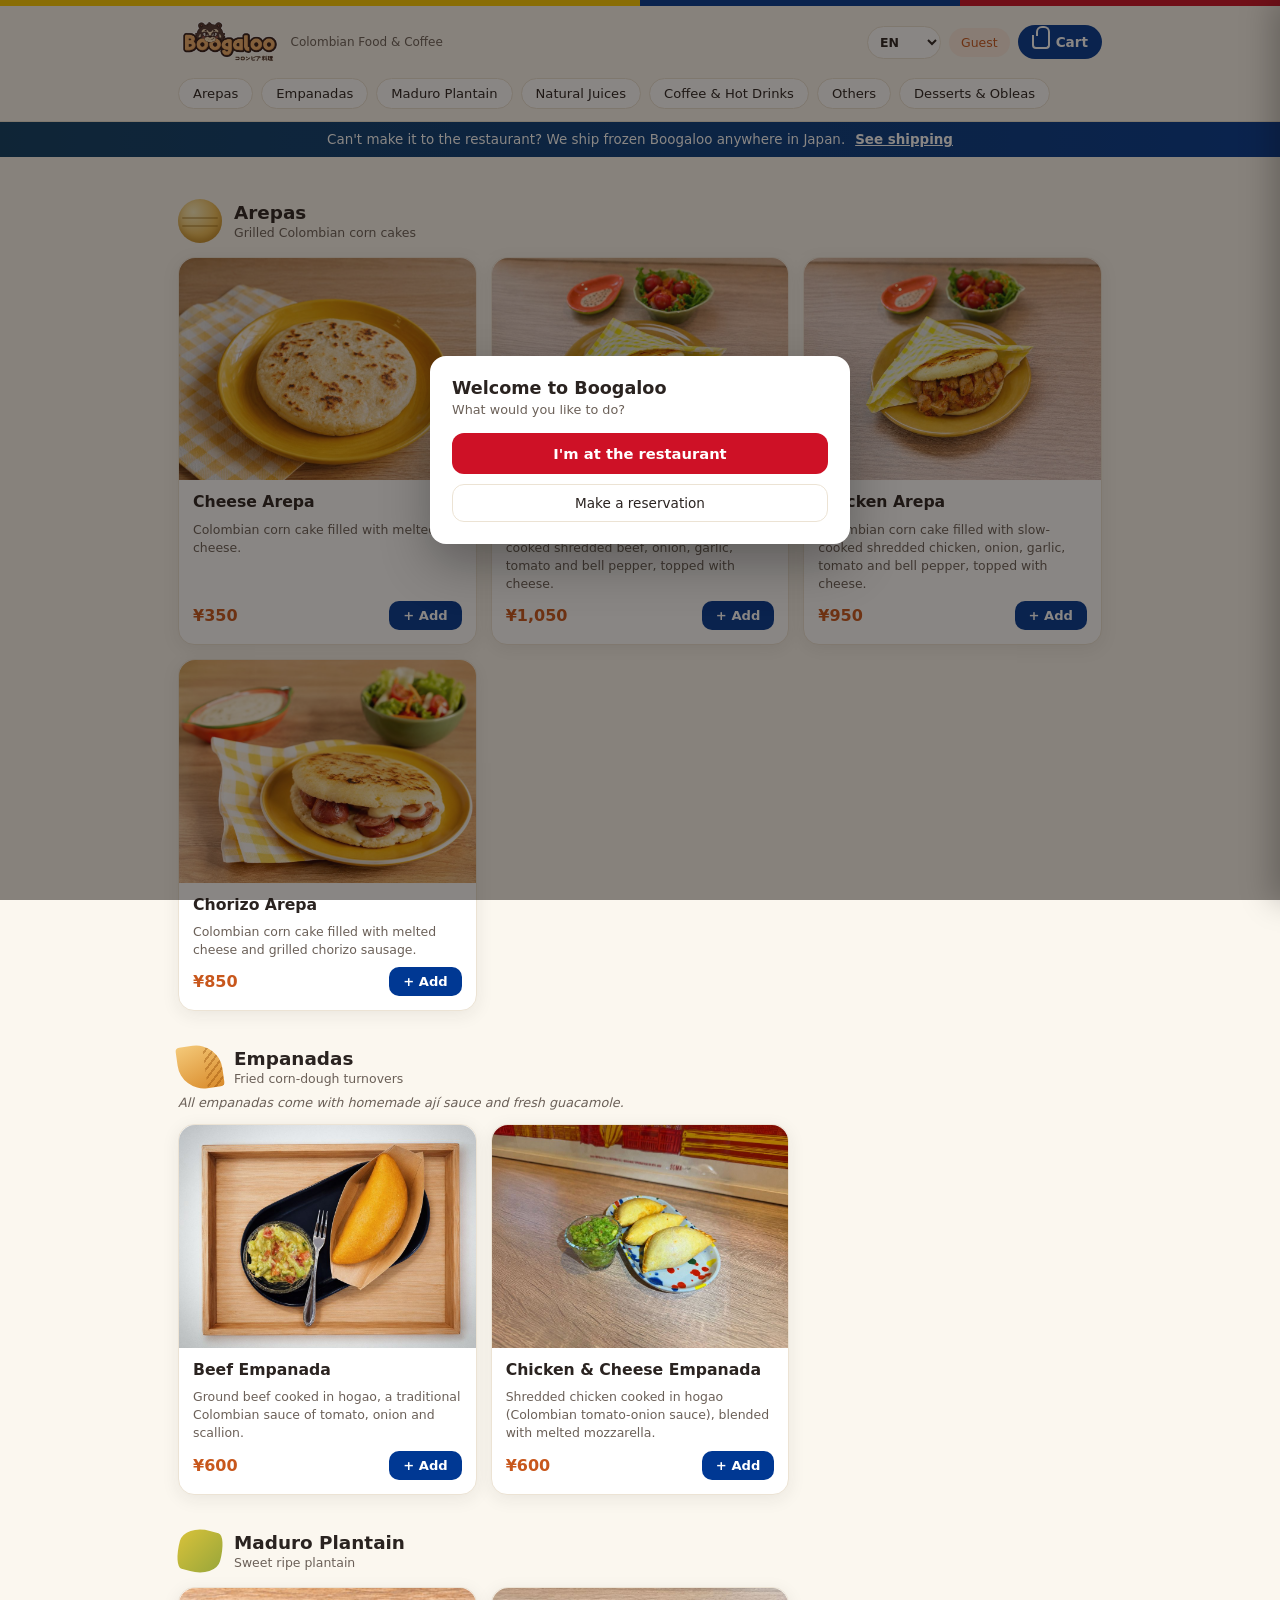
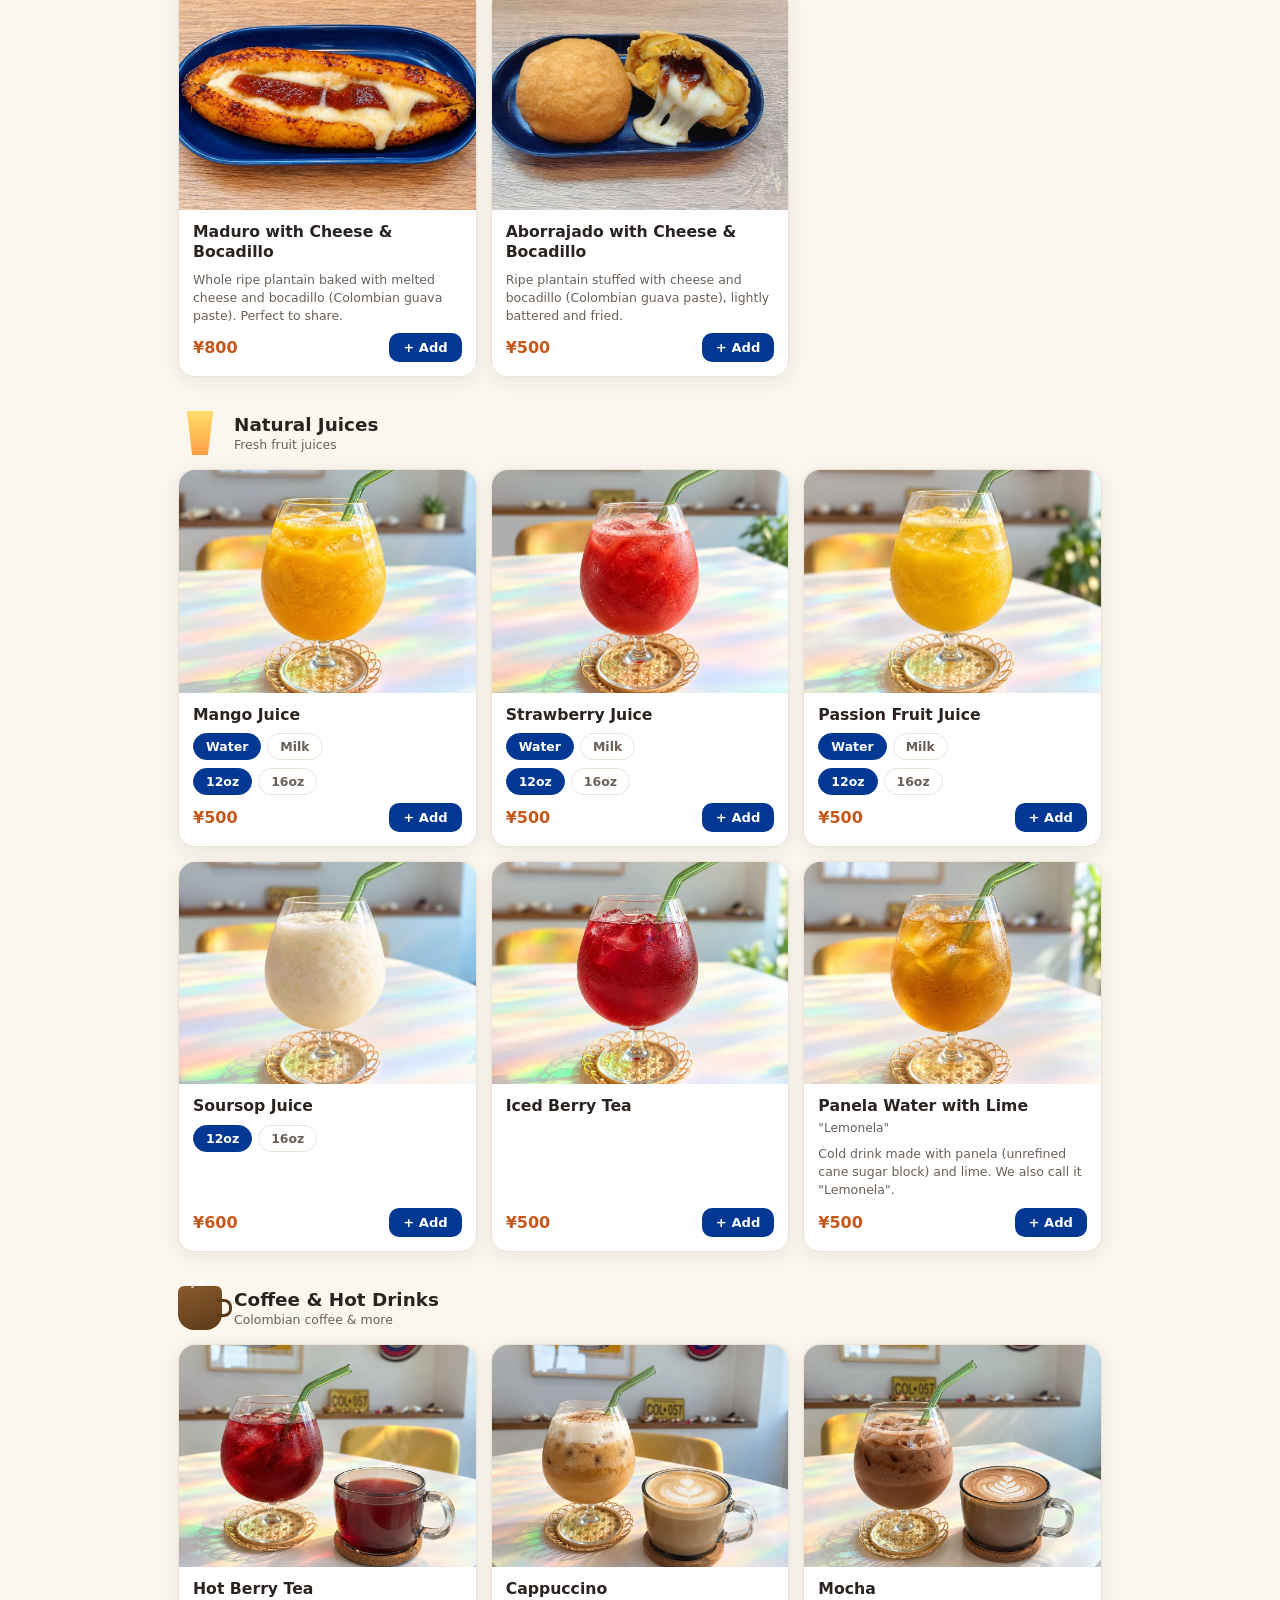
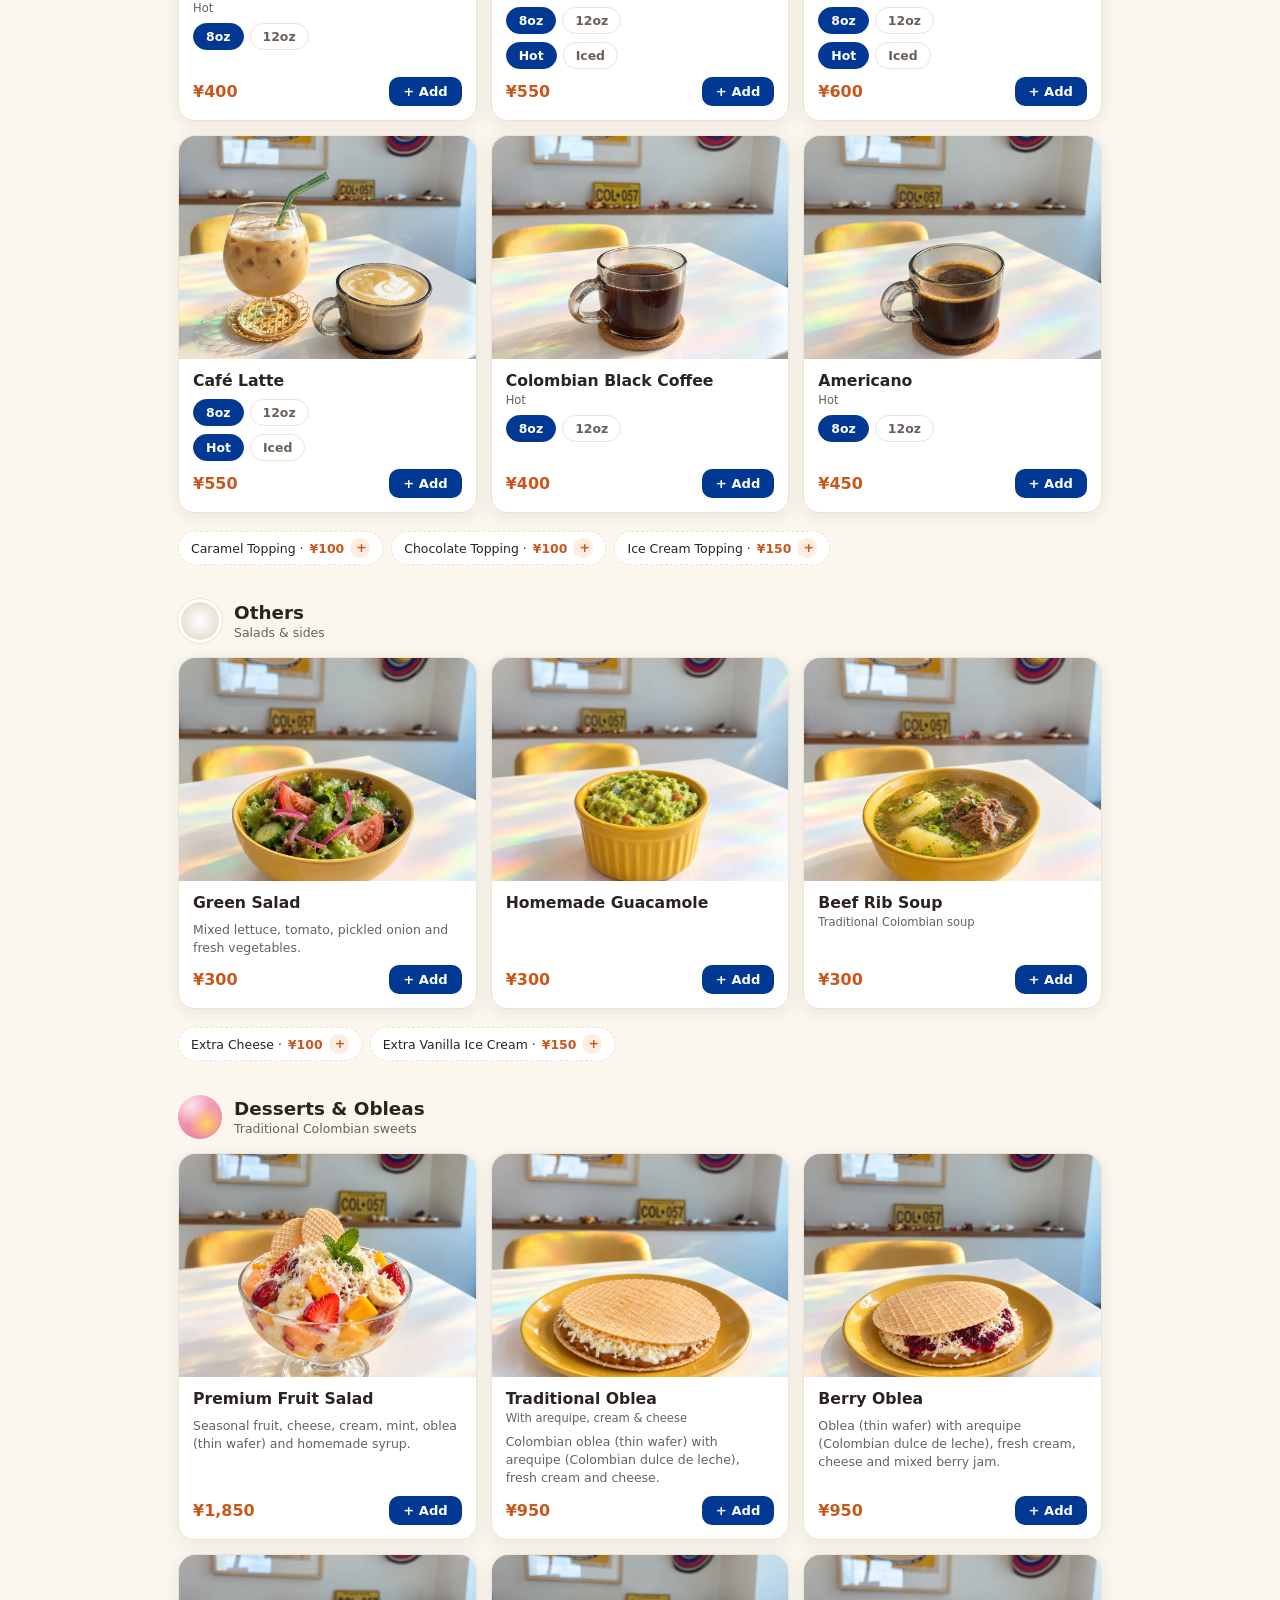
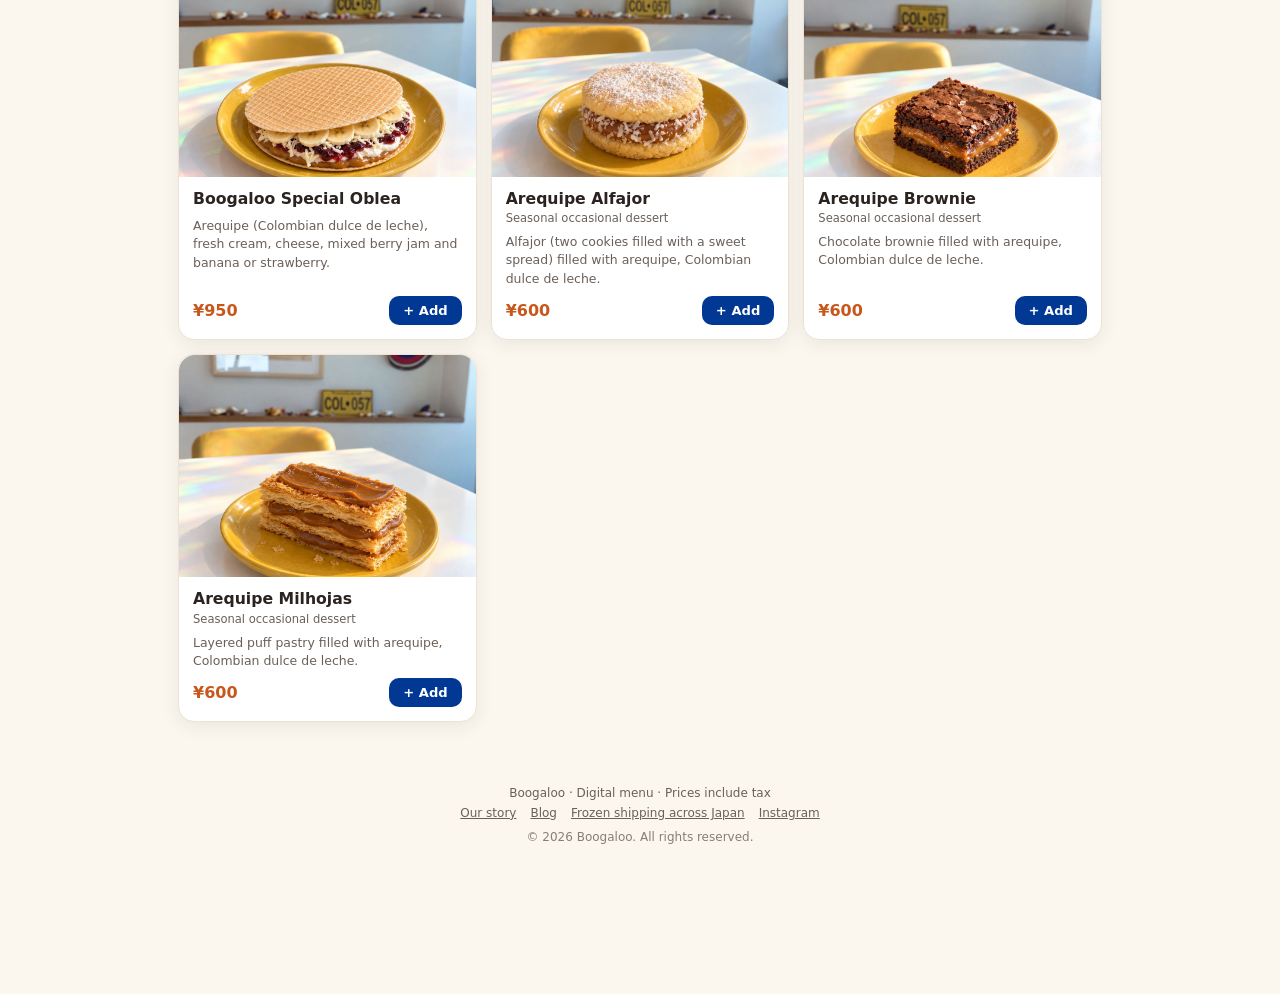
==== commit ac05ed0d: "Nueva página de envíos congelados a todo Japón (/envios) Página independiente del menú, con catálogo" ====
--- a/index.html
+++ b/index.html
@@ -8,6 +8,11 @@
 </head>
 <body>
   <div id="site-header-mount"></div>
+
+  <a class="ship-banner" href="envios/index.html">
+    <span id="ship-banner-text"></span>
+    <span class="ship-banner-cta" id="ship-banner-cta"></span>
+  </a>
 
   <main id="menu-content"></main>
 
--- a/css/styles.css
+++ b/css/styles.css
@@ -169,6 +169,26 @@
   background: var(--co-red);
 }
 
+/* ---------- Banner promocional de envíos congelados ---------- */
+.ship-banner {
+  display: flex;
+  align-items: center;
+  justify-content: center;
+  gap: 10px;
+  flex-wrap: wrap;
+  text-align: center;
+  text-decoration: none;
+  padding: 10px 18px;
+  background: linear-gradient(90deg, #0b3d63, var(--co-blue));
+  color: #fff;
+  font-size: 0.84rem;
+}
+.ship-banner-cta {
+  font-weight: 700;
+  text-decoration: underline;
+  white-space: nowrap;
+}
+
 .lang-select {
   flex: none;
   font: inherit;
@@ -308,11 +328,21 @@
   box-shadow: var(--shadow);
 }
 
+.item-photo {
+  width: calc(100% + 28px);
+  margin: -14px -14px 0;
+  aspect-ratio: 4 / 3;
+  object-fit: cover;
+  border-radius: var(--radius) var(--radius) 0 0;
+  display: block;
+}
+
 .item-top {
   display: flex;
   gap: 10px;
   align-items: flex-start;
 }
+.item-card.has-photo .item-top { margin-top: 4px; }
 
 .item-info { flex: 1; min-width: 0; }
 
@@ -334,6 +364,22 @@
   color: var(--ink-soft);
   line-height: 1.45;
   margin: 0;
+}
+
+.pill-row { display: flex; gap: 6px; flex-wrap: wrap; }
+.pill-option {
+  background: var(--bg-card);
+  border: 1px solid var(--border);
+  color: var(--ink-soft);
+  font-size: 0.78rem;
+  font-weight: 600;
+  padding: 5px 12px;
+  border-radius: 999px;
+}
+.pill-option.selected {
+  background: var(--co-blue);
+  border-color: var(--co-blue);
+  color: #fff;
 }
 
 .item-footer {
@@ -359,6 +405,12 @@
   font-weight: 600;
 }
 .add-btn:active { transform: scale(0.96); }
+.add-btn:disabled { background: var(--ink-soft); cursor: not-allowed; transform: none; }
+
+.item-card.out-of-stock { opacity: 0.6; }
+.pill-option.agotado { opacity: 0.55; text-decoration: line-through; cursor: not-allowed; }
+.extra-chip.out-of-stock { opacity: 0.55; }
+.extra-chip.out-of-stock button { background: var(--ink-soft); color: #fff; cursor: not-allowed; }
 
 /* Extras (toppings) como chips */
 .extras-row {
@@ -930,6 +982,45 @@
   color: #fff;
 }
 
+.item-remove-btn {
+  flex: none;
+  width: 22px;
+  height: 22px;
+  border-radius: 6px;
+  border: 1px solid var(--border);
+  color: var(--co-red);
+  font-size: 0.9rem;
+  line-height: 1;
+  display: flex;
+  align-items: center;
+  justify-content: center;
+}
+.item-remove-btn:hover { background: var(--co-red); color: #fff; border-color: var(--co-red); }
+
+.order-add-item {
+  display: flex;
+  gap: 8px;
+  align-items: center;
+  padding: 10px 0;
+  flex-wrap: wrap;
+}
+.order-add-select {
+  flex: 1;
+  min-width: 160px;
+  padding: 8px 10px;
+  border-radius: 10px;
+  border: 1px solid var(--border);
+  background: var(--bg-card);
+  font-size: 0.85rem;
+}
+.order-add-qty {
+  width: 56px;
+  padding: 8px 6px;
+  border-radius: 10px;
+  border: 1px solid var(--border);
+  text-align: center;
+}
+
 .order-card-footer {
   display: flex;
   align-items: center;
@@ -950,6 +1041,20 @@
 }
 .btn-paid { background: #e6f6ec; color: #1f9d55; }
 .btn-paid.done { background: #1f9d55; color: #fff; }
+
+.menu-admin-section { margin-bottom: 20px; }
+.menu-admin-section h3 { margin: 0 0 6px; font-size: 0.95rem; }
+.btn-agotado {
+  flex: none;
+  background: #f1f1f1;
+  color: var(--ink-soft);
+  padding: 6px 12px;
+  border-radius: 10px;
+  font-size: 0.78rem;
+  font-weight: 600;
+  white-space: nowrap;
+}
+.btn-agotado.done { background: var(--co-red); color: #fff; }
 
 .empty-state {
   text-align: center;
@@ -1229,10 +1334,10 @@
 
 .blog-hero { text-align: center; padding: 40px 24px 16px; }
 .blog-hero h2 { font-size: clamp(2rem, 5vw, 2.6rem); font-weight: 800; margin: 0 0 24px; }
-.blog-hero-figure { margin: 0; }
+.blog-hero-figure { margin: 0 0 20px; }
 .blog-hero-figure img {
   width: 100%;
-  max-height: 420px;
+  aspect-ratio: 4 / 3;
   object-fit: cover;
   border-radius: var(--radius);
   display: block;
@@ -1245,27 +1350,54 @@
 }
 .blog-hero-figure figcaption a { color: inherit; }
 
-.blog-article {
+/* Formato editorial por entrada: raya divisoria, título centrado a color,
+   firma en cursiva, foto a todo el ancho, cuerpo a columna legible. */
+.blog-post {
+  padding: 48px 24px;
+  border-top: 1px solid var(--border);
+  text-align: center;
+}
+.blog-post:first-of-type { border-top: none; }
+.blog-post-title {
+  font-size: clamp(1.7rem, 4.5vw, 2.4rem);
+  font-weight: 800;
+  margin: 0 0 6px;
+}
+.blog-post-red .blog-post-title { color: var(--co-red); }
+.blog-post-blue .blog-post-title { color: var(--co-blue); }
+.blog-post-gold .blog-post-title { color: #a8701c; }
+.blog-byline {
+  font-style: italic;
+  color: var(--ink-soft);
+  margin: 0 0 10px;
+}
+.blog-share-btn {
+  background: var(--bg-card);
+  border: 1px solid var(--border);
+  color: var(--ink-soft);
+  font-size: 0.78rem;
+  padding: 6px 14px;
+  border-radius: 999px;
+  cursor: pointer;
+  margin: 0 0 24px;
+}
+.blog-share-btn:hover { color: var(--ink); border-color: var(--ink-soft); }
+.share-options { display: grid; gap: 8px; }
+.blog-post-figure { margin: 0 0 28px; }
+.blog-post-figure img {
+  width: 100%;
+  aspect-ratio: 4 / 3;
+  object-fit: cover;
   border-radius: var(--radius);
-  padding: 40px 32px;
-  margin: 0 0 24px;
-}
-.blog-article-blue { background: #e8f1fb; }
-.blog-article-yellow { background: #fff6df; }
-.blog-kicker {
-  text-transform: uppercase;
-  letter-spacing: 0.08em;
-  font-size: 0.78rem;
-  font-weight: 700;
-  color: var(--ink-soft);
-  margin: 0 0 8px;
-}
-.blog-article h2 { font-size: clamp(1.6rem, 4vw, 2.2rem); font-weight: 800; margin: 0 0 18px; }
-.blog-article p { line-height: 1.75; margin: 0 0 16px; max-width: 720px; }
-.blog-cta-row { display: flex; gap: 12px; flex-wrap: wrap; margin-top: 8px; }
+  display: block;
+}
+.blog-post-body { text-align: left; max-width: 720px; margin: 0 auto; }
+.blog-post-body p { line-height: 1.75; margin: 0 0 16px; }
+.blog-cta-row { display: flex; gap: 12px; flex-wrap: wrap; justify-content: center; margin-top: 8px; }
+#blog-load-sentinel { height: 10px; }
 
 @media (max-width: 640px) {
-  .blog-article { padding: 30px 20px; }
+  .blog-post { padding: 36px 16px; }
 }
 
 .ab-arte {
@@ -1516,3 +1648,42 @@
     opacity: 1 !important;
   }
 }
+
+/* ---------- Recibo de pago (給与明細書) ---------- */
+.nm-controls { display: flex; flex-direction: column; gap: 10px; margin-bottom: 16px; }
+.payslip { --ps-blue: #1a1aff; --ps-head: #99ccff; background: #fff; color: #000; border: 1px solid var(--ps-blue); padding: 16px; max-width: 860px; margin: 0 auto; font-family: 'Hiragino Mincho ProN', 'Noto Serif JP', serif; }
+.ps-top { display: flex; justify-content: space-between; gap: 16px; flex-wrap: wrap; margin-bottom: 14px; }
+.ps-id { display: grid; grid-template-columns: 90px 110px minmax(160px, 1fr); border: 1px solid var(--ps-blue); }
+.ps-id .ps-cell + .ps-cell { border-left: 1px solid var(--ps-blue); }
+.ps-title { text-align: right; }
+.ps-title h2 { margin: 0; color: #000080; font-size: 1.3rem; }
+.ps-title small { display: block; color: #000080; }
+.ps-date { color: #000080; font-size: 0.8rem; margin-top: 2px; }
+.ps-co { margin-top: 10px; font-size: 0.9rem; }
+.ps-block { display: flex; border: 1px solid var(--ps-blue); margin-bottom: 12px; }
+.ps-side { writing-mode: vertical-rl; text-orientation: upright; color: #000080; font-size: 0.75rem; padding: 4px 4px; border-right: 1px solid var(--ps-blue); text-align: center; letter-spacing: 2px; }
+.ps-grid { flex: 1; display: grid; }
+.ps-grid.g5 { grid-template-columns: repeat(5, 1fr); }
+.ps-grid.g7 { grid-template-columns: repeat(7, 1fr); }
+.ps-cell { border-right: 1px solid var(--ps-blue); border-bottom: 1px solid var(--ps-blue); min-width: 0; }
+.ps-h { background: var(--ps-head); color: #000080; font-size: 0.72rem; text-align: center; padding: 3px 2px; border-bottom: 1px solid var(--ps-blue); line-height: 1.2; }
+.ps-h small { display: block; font-size: 0.6rem; opacity: 0.85; }
+.ps-v { text-align: right; padding: 5px 6px; font-size: 0.9rem; min-height: 28px; }
+.ps-fill { grid-column: span 6; border-bottom: 1px solid var(--ps-blue); border-right: 1px solid var(--ps-blue); }
+.ps-total .ps-v { font-weight: 700; }
+.ps-name .ps-v { text-align: left; }
+.ps-sama { float: right; }
+.ps-memo { flex: 1; padding: 8px 10px; min-height: 90px; font-size: 0.85rem; }
+.ps-memo p { margin: 0 0 6px; }
+.ps-shifts { color: #444; font-size: 0.75rem; }
+@media (max-width: 640px) {
+  .payslip { padding: 8px; }
+  .ps-h { font-size: 0.6rem; }
+  .ps-v { font-size: 0.72rem; padding: 4px 3px; }
+}
+@media print {
+  body { padding: 0; background: #fff; }
+  .site-header, .staff-subnav, .site-footer, .no-print, .flag-stripe { display: none !important; }
+  .payslip { border: none; max-width: none; padding: 0; }
+  .ps-h { -webkit-print-color-adjust: exact; print-color-adjust: exact; }
+}
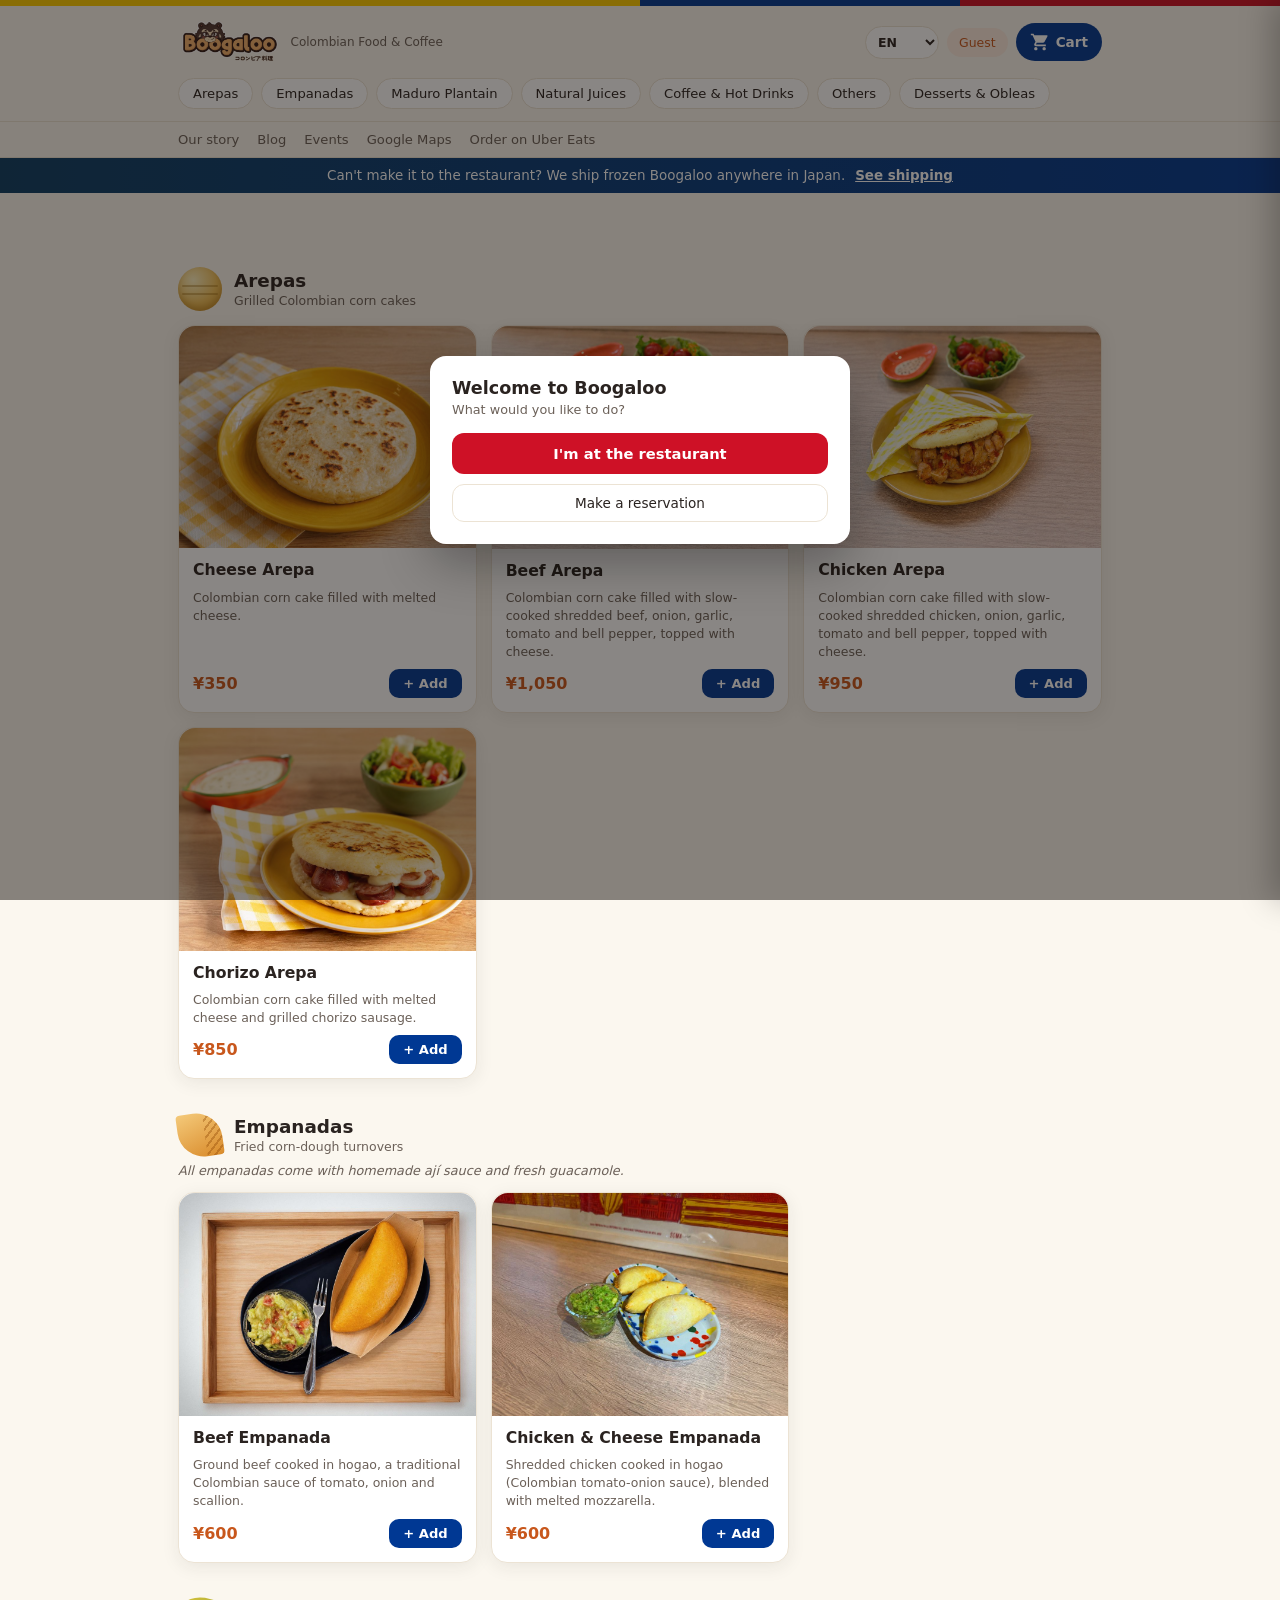
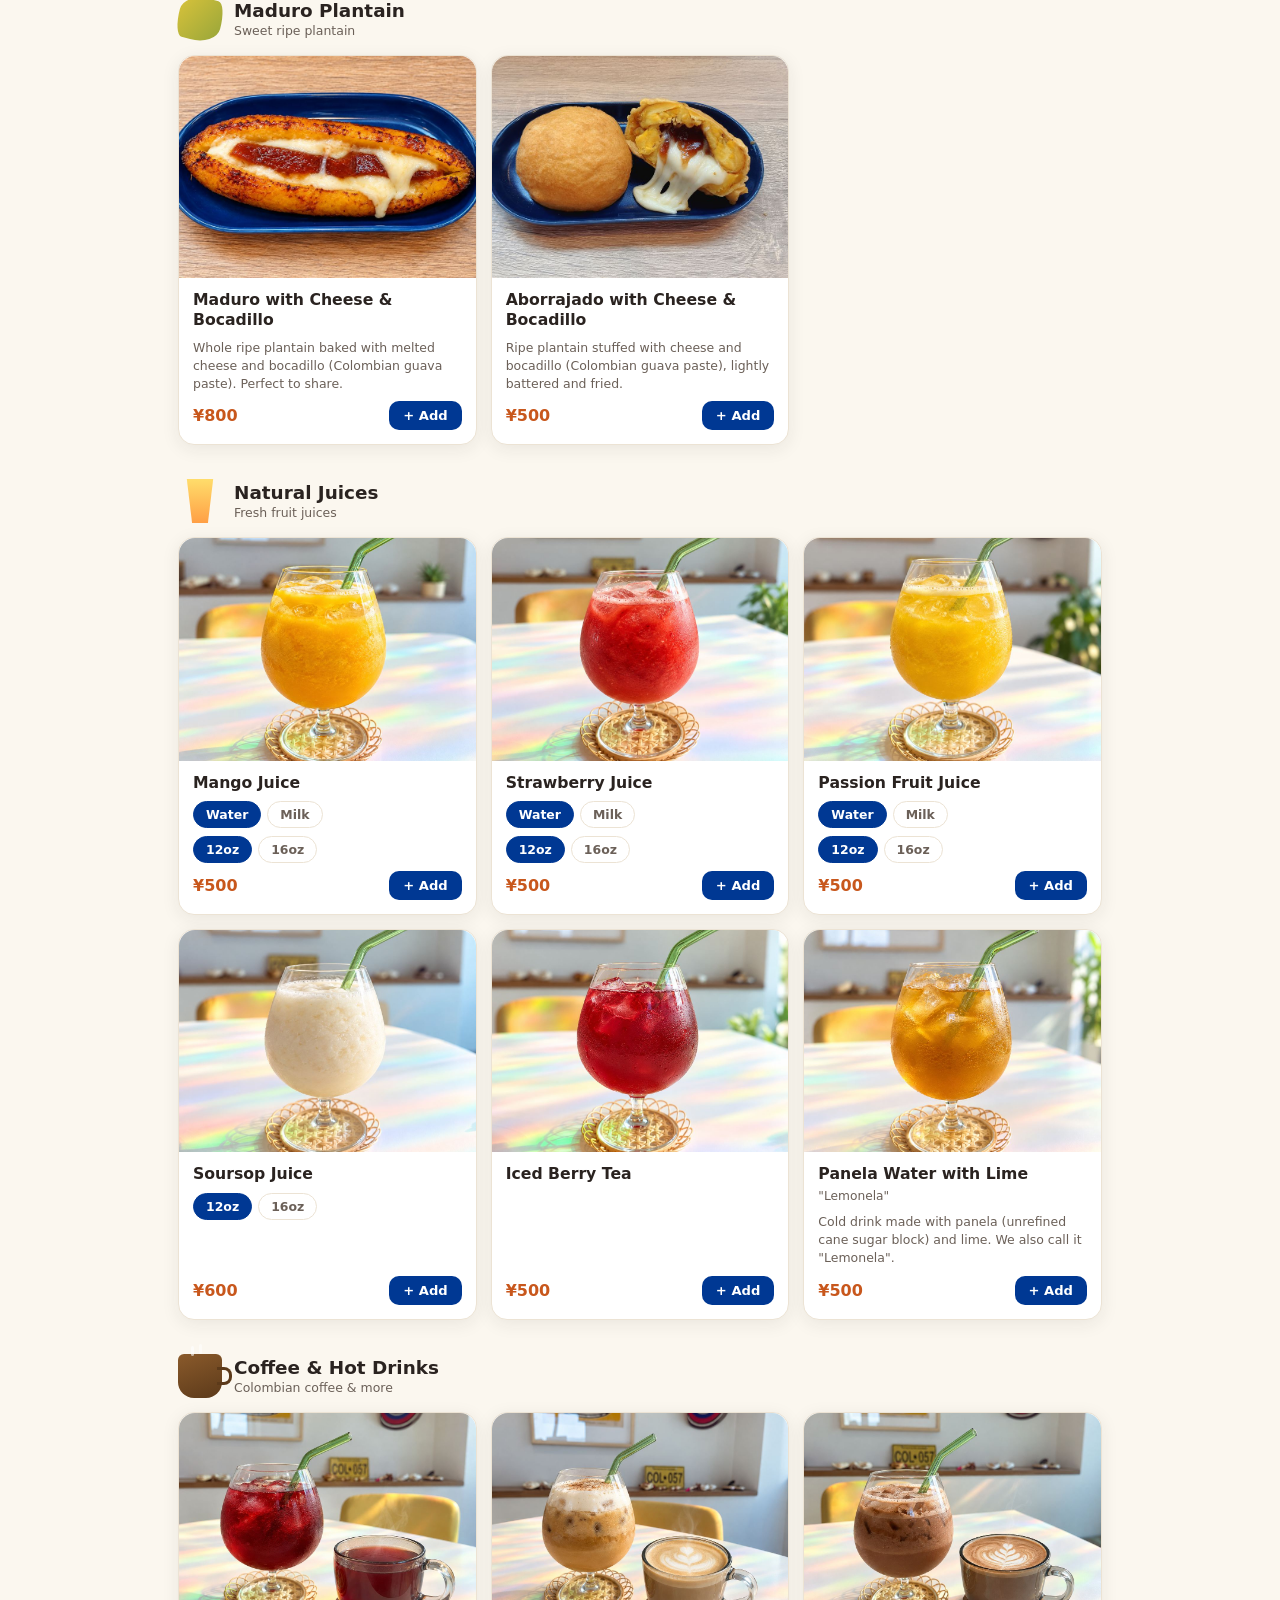
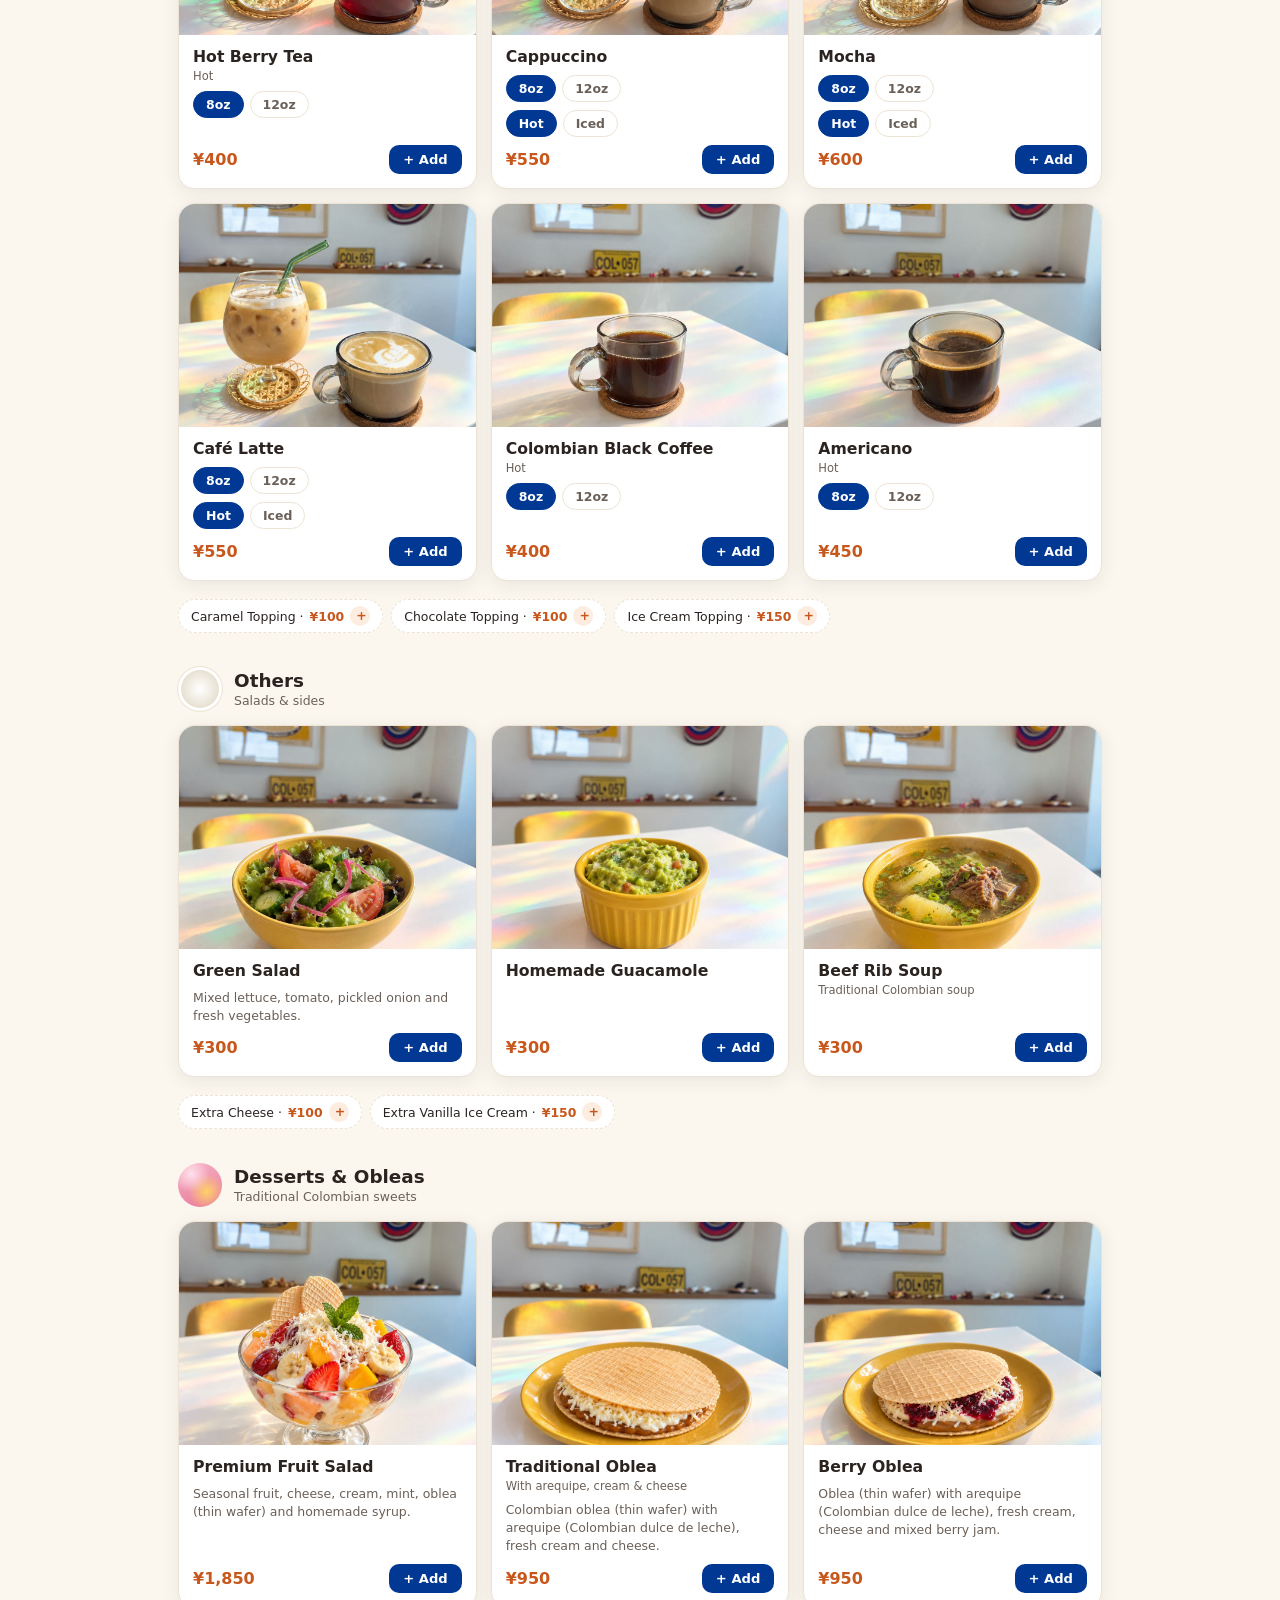
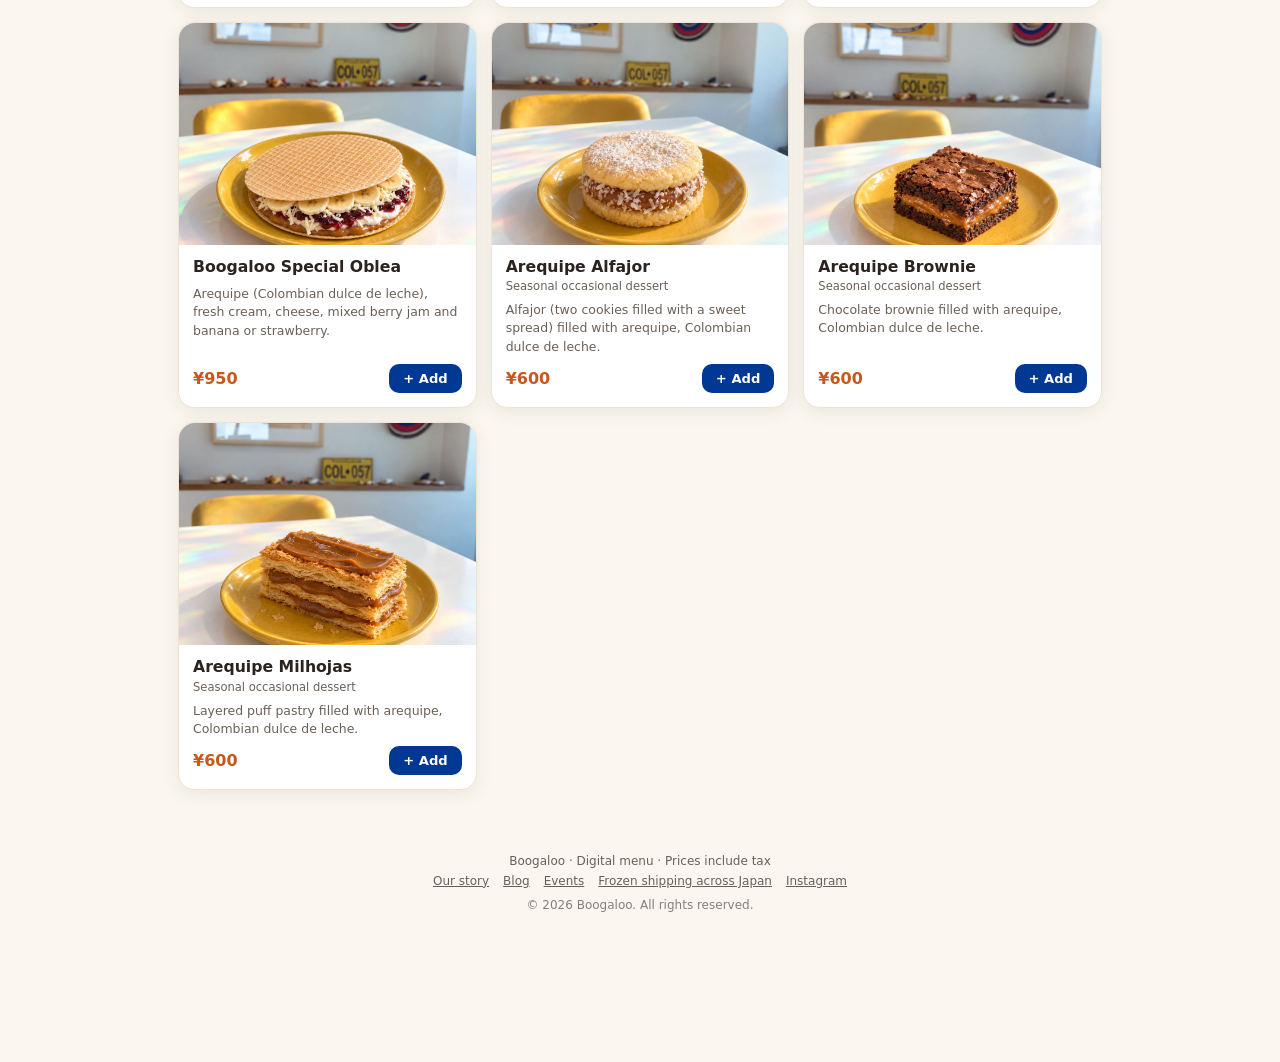
==== commit cc83c9b8: "Menú público (historia, blog, eventos, Maps, Uber Eats), nav de categorías fijo al hacer scroll, íco" ====
--- a/index.html
+++ b/index.html
@@ -4,12 +4,15 @@
 <meta charset="utf-8" />
 <meta name="viewport" content="width=device-width, initial-scale=1" />
 <title>Boogaloo — Menú</title>
+<link rel="icon" href="favicon.ico" sizes="any" />
+<link rel="icon" type="image/png" sizes="32x32" href="favicon-32.png" />
+<link rel="apple-touch-icon" href="apple-touch-icon.png" />
 <link rel="stylesheet" href="css/styles.css" />
 </head>
 <body>
   <div id="site-header-mount"></div>
 
-  <a class="ship-banner" href="envios/index.html">
+  <a class="ship-banner" id="ship-banner" href="envios/index.html">
     <span id="ship-banner-text"></span>
     <span class="ship-banner-cta" id="ship-banner-cta"></span>
   </a>
--- a/css/styles.css
+++ b/css/styles.css
@@ -229,25 +229,12 @@
   );
 }
 
-/* CSS-drawn cart icon */
+/* Icono de carrito (SVG) */
 .icon-cart {
-  width: 18px;
-  height: 14px;
-  border: 2px solid #fff;
-  border-top: none;
-  border-radius: 0 0 4px 4px;
-  position: relative;
-}
-.icon-cart::before {
-  content: '';
-  position: absolute;
-  top: -9px;
-  left: 2px;
-  width: 10px;
-  height: 8px;
-  border: 2px solid #fff;
-  border-bottom: none;
-  border-radius: 6px 6px 0 0;
+  width: 20px;
+  height: 20px;
+  flex: none;
+  background: url("data:image/svg+xml,%3Csvg xmlns='http://www.w3.org/2000/svg' viewBox='0 0 24 24' fill='white'%3E%3Cpath d='M7 18c-1.1 0-1.99.9-1.99 2S5.9 22 7 22s2-.9 2-2-.9-2-2-2zM1 2v2h2l3.6 7.59-1.35 2.45c-.16.28-.25.61-.25.96 0 1.1.9 2 2 2h12v-2H7.42c-.14 0-.25-.11-.25-.25l.03-.12.9-1.63h7.45c.75 0 1.41-.41 1.75-1.03l3.58-6.49A1 1 0 0 0 20 4H5.21l-.94-2H1zm16 16c-1.1 0-1.99.9-1.99 2s.89 2 1.99 2 2-.9 2-2-.9-2-2-2z'/%3E%3C/svg%3E") center / contain no-repeat;
 }
 
 /* ---------- Navegación de categorías ---------- */
@@ -274,11 +261,35 @@
 }
 .cat-nav a:hover { border-color: var(--accent); color: var(--accent); }
 
+/* En el menú, el header deja de ser sticky: el nav de categorías se fija solo al hacer scroll. */
+body.menu-page .site-header { position: static; }
+.cat-nav.is-fixed {
+  position: fixed;
+  top: 0;
+  left: 0;
+  right: 0;
+  z-index: 30;
+  max-width: none;
+  margin: 0;
+  padding: 10px max(18px, calc((100% - 960px) / 2 + 18px));
+  background: #fbf7ef;
+  border-bottom: 1px solid var(--border);
+  box-shadow: 0 2px 10px rgba(42, 35, 32, 0.08);
+}
+.cat-nav-spacer { display: none; }
+.cat-nav-spacer.on { display: block; }
+
+.public-nav { background: var(--bg); border-bottom: 1px solid var(--border); }
+.public-nav .staff-subnav-inner { display: flex; gap: 6px 18px; flex-wrap: nowrap; overflow-x: auto; scrollbar-width: none; }
+.public-nav .staff-subnav-inner { max-width: 960px; padding: 0 18px; }
+.public-nav .staff-subnav-inner a { flex: none; padding: 10px 0; font-size: 0.82rem; color: var(--ink-soft); opacity: 1; white-space: nowrap; }
+.public-nav .staff-subnav-inner a:hover { color: var(--accent); text-decoration: none; }
+
 /* ---------- Contenido principal ---------- */
 main {
   max-width: 960px;
   margin: 0 auto;
-  padding: 8px 18px 40px;
+  padding: 40px 18px 40px;
 }
 
 .category-section {
@@ -1664,6 +1675,8 @@
 .ps-side { writing-mode: vertical-rl; text-orientation: upright; color: #000080; font-size: 0.75rem; padding: 4px 4px; border-right: 1px solid var(--ps-blue); text-align: center; letter-spacing: 2px; }
 .ps-grid { flex: 1; display: grid; }
 .ps-grid.g5 { grid-template-columns: repeat(5, 1fr); }
+.ps-grid.g3 { grid-template-columns: repeat(3, 1fr); }
+.ps-fill.s2 { grid-column: span 2; }
 .ps-grid.g7 { grid-template-columns: repeat(7, 1fr); }
 .ps-cell { border-right: 1px solid var(--ps-blue); border-bottom: 1px solid var(--ps-blue); min-width: 0; }
 .ps-h { background: var(--ps-head); color: #000080; font-size: 0.72rem; text-align: center; padding: 3px 2px; border-bottom: 1px solid var(--ps-blue); line-height: 1.2; }
@@ -1687,3 +1700,26 @@
   .payslip { border: none; max-width: none; padding: 0; }
   .ps-h { -webkit-print-color-adjust: exact; print-color-adjust: exact; }
 }
+
+/* ---------- Eventos ---------- */
+.ev-wrap { padding: 24px 18px 40px; max-width: 860px; }
+.ev-hero { text-align: center; padding: 20px 0 10px; }
+.ev-hero h2 { font-size: clamp(2rem, 5vw, 2.6rem); font-weight: 800; margin: 0 0 8px; }
+.ev-hero p { color: var(--ink-soft); margin: 0 auto 16px; max-width: 560px; }
+.ev-meetup-btn { display: inline-block; text-decoration: none; width: auto; padding: 10px 20px; }
+.ev-section-title { margin: 28px 0 12px; font-size: 1.1rem; }
+.ev-card { display: flex; gap: 16px; background: var(--bg-card); border: 1px solid var(--border); border-radius: var(--radius); box-shadow: var(--shadow); padding: 16px; margin-bottom: 14px; }
+.ev-badge { flex: none; width: 64px; height: 72px; border-radius: 12px; background: var(--co-blue); color: #fff; display: flex; flex-direction: column; align-items: center; justify-content: center; text-transform: uppercase; }
+.ev-badge span { font-size: 0.72rem; letter-spacing: 1px; }
+.ev-badge b { font-size: 1.7rem; line-height: 1; }
+.ev-body { min-width: 0; flex: 1; }
+.ev-tag { display: inline-block; font-size: 0.72rem; font-weight: 700; color: var(--co-red); text-transform: uppercase; letter-spacing: 0.5px; }
+.ev-body h3 { margin: 2px 0 8px; font-size: 1.15rem; }
+.ev-dates { list-style: none; margin: 0 0 10px; padding: 0; }
+.ev-dates li { display: flex; align-items: center; justify-content: space-between; gap: 10px; flex-wrap: wrap; padding: 6px 0; border-bottom: 1px dashed var(--border); font-size: 0.88rem; text-transform: capitalize; }
+.ev-dates li:last-child { border-bottom: none; }
+.ev-dates .ghost-btn { text-decoration: none; text-transform: none; padding: 6px 12px; font-size: 0.8rem; }
+.ev-desc { font-size: 0.88rem; line-height: 1.6; color: var(--ink); margin: 0 0 10px; }
+.ev-meta { display: flex; flex-wrap: wrap; gap: 6px 16px; font-size: 0.8rem; color: var(--ink-soft); }
+.ev-empty { text-align: center; color: var(--ink-soft); padding: 40px 10px; }
+@media (max-width: 520px) { .ev-card { flex-direction: column; } .ev-badge { width: 60px; height: 64px; } }
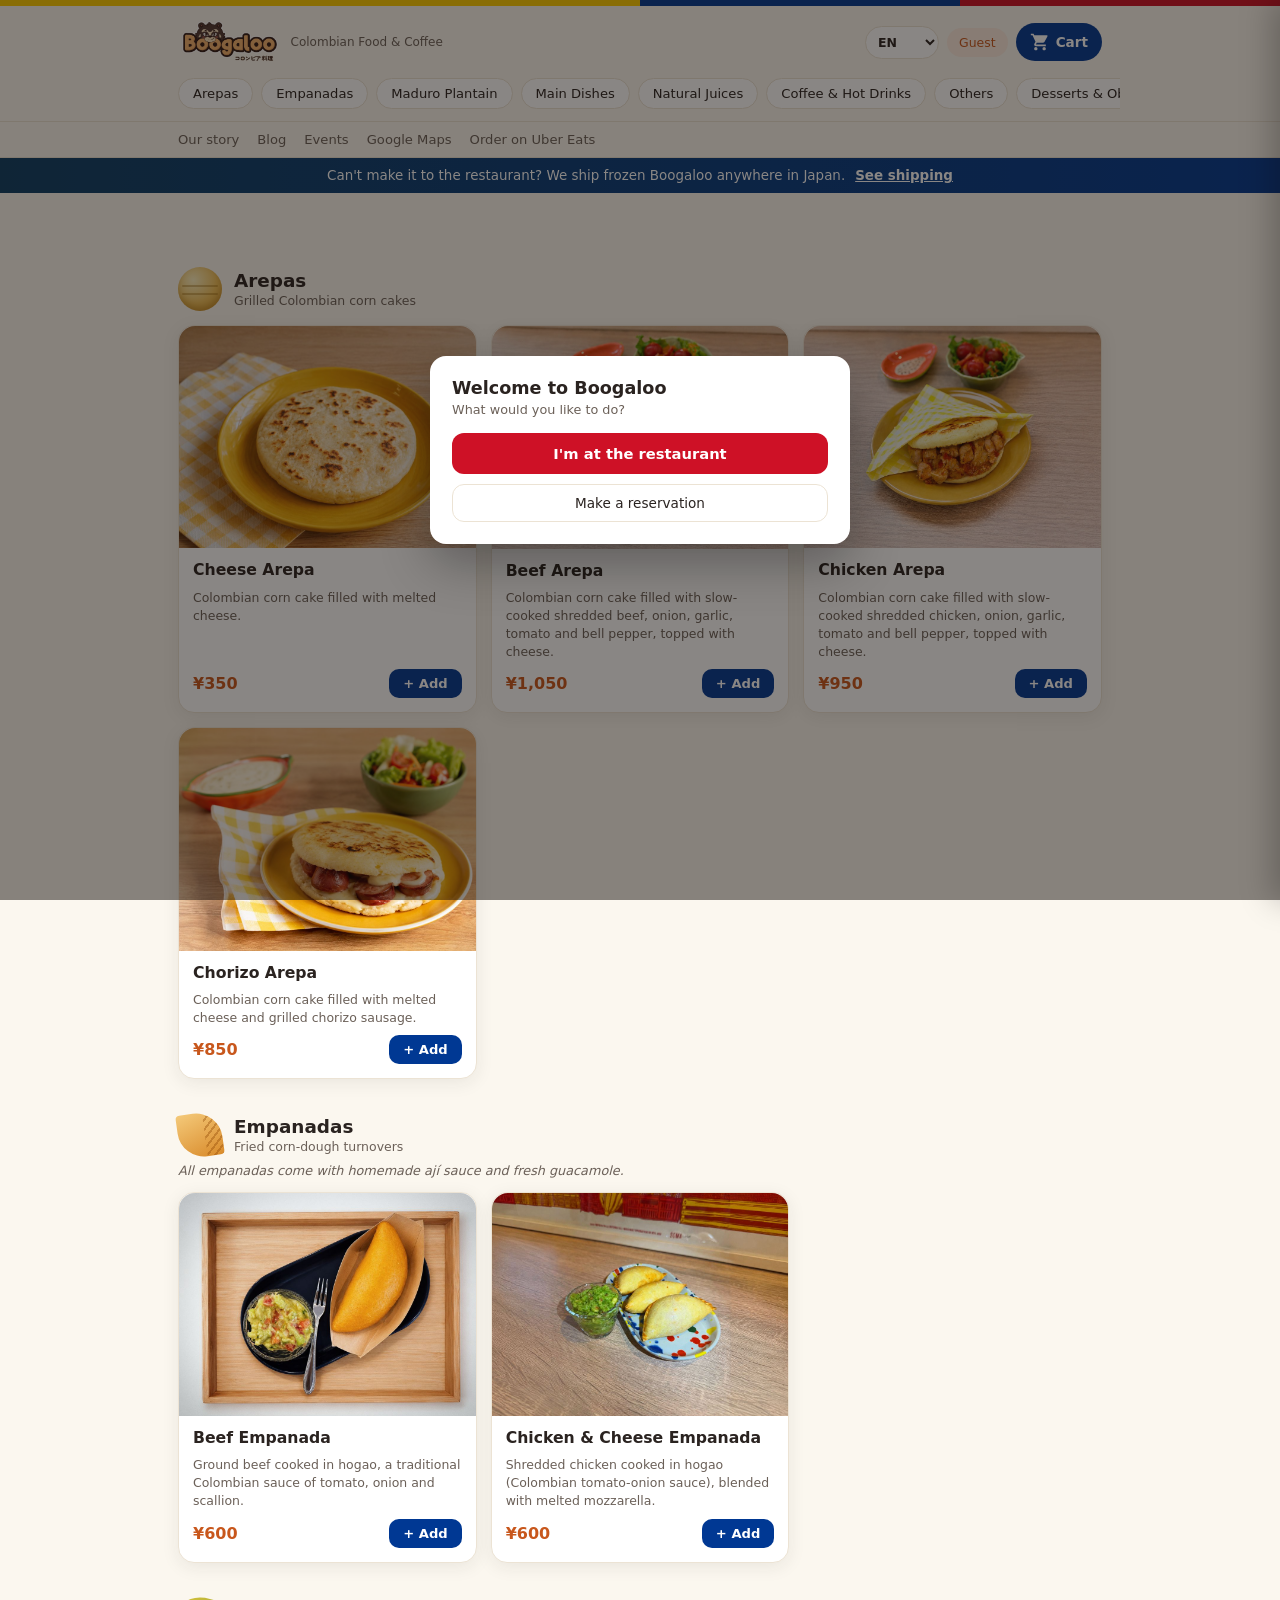
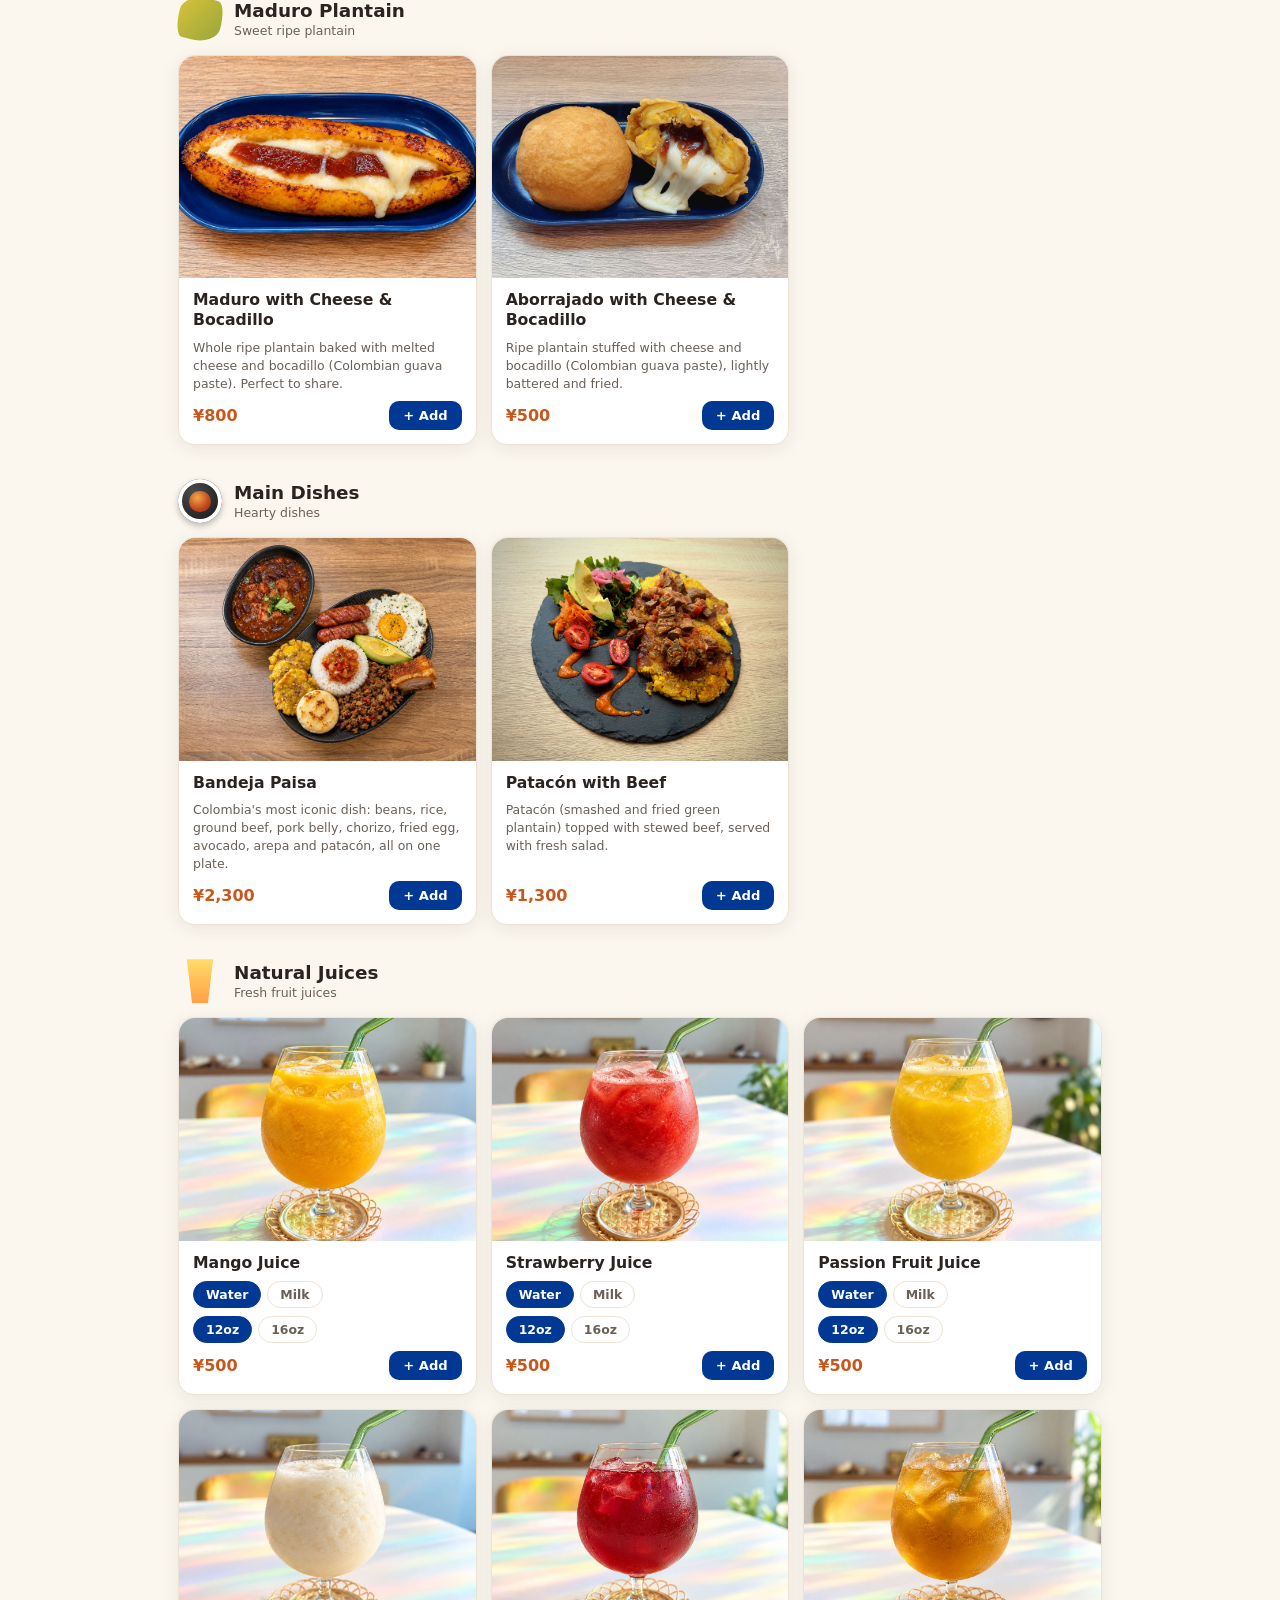
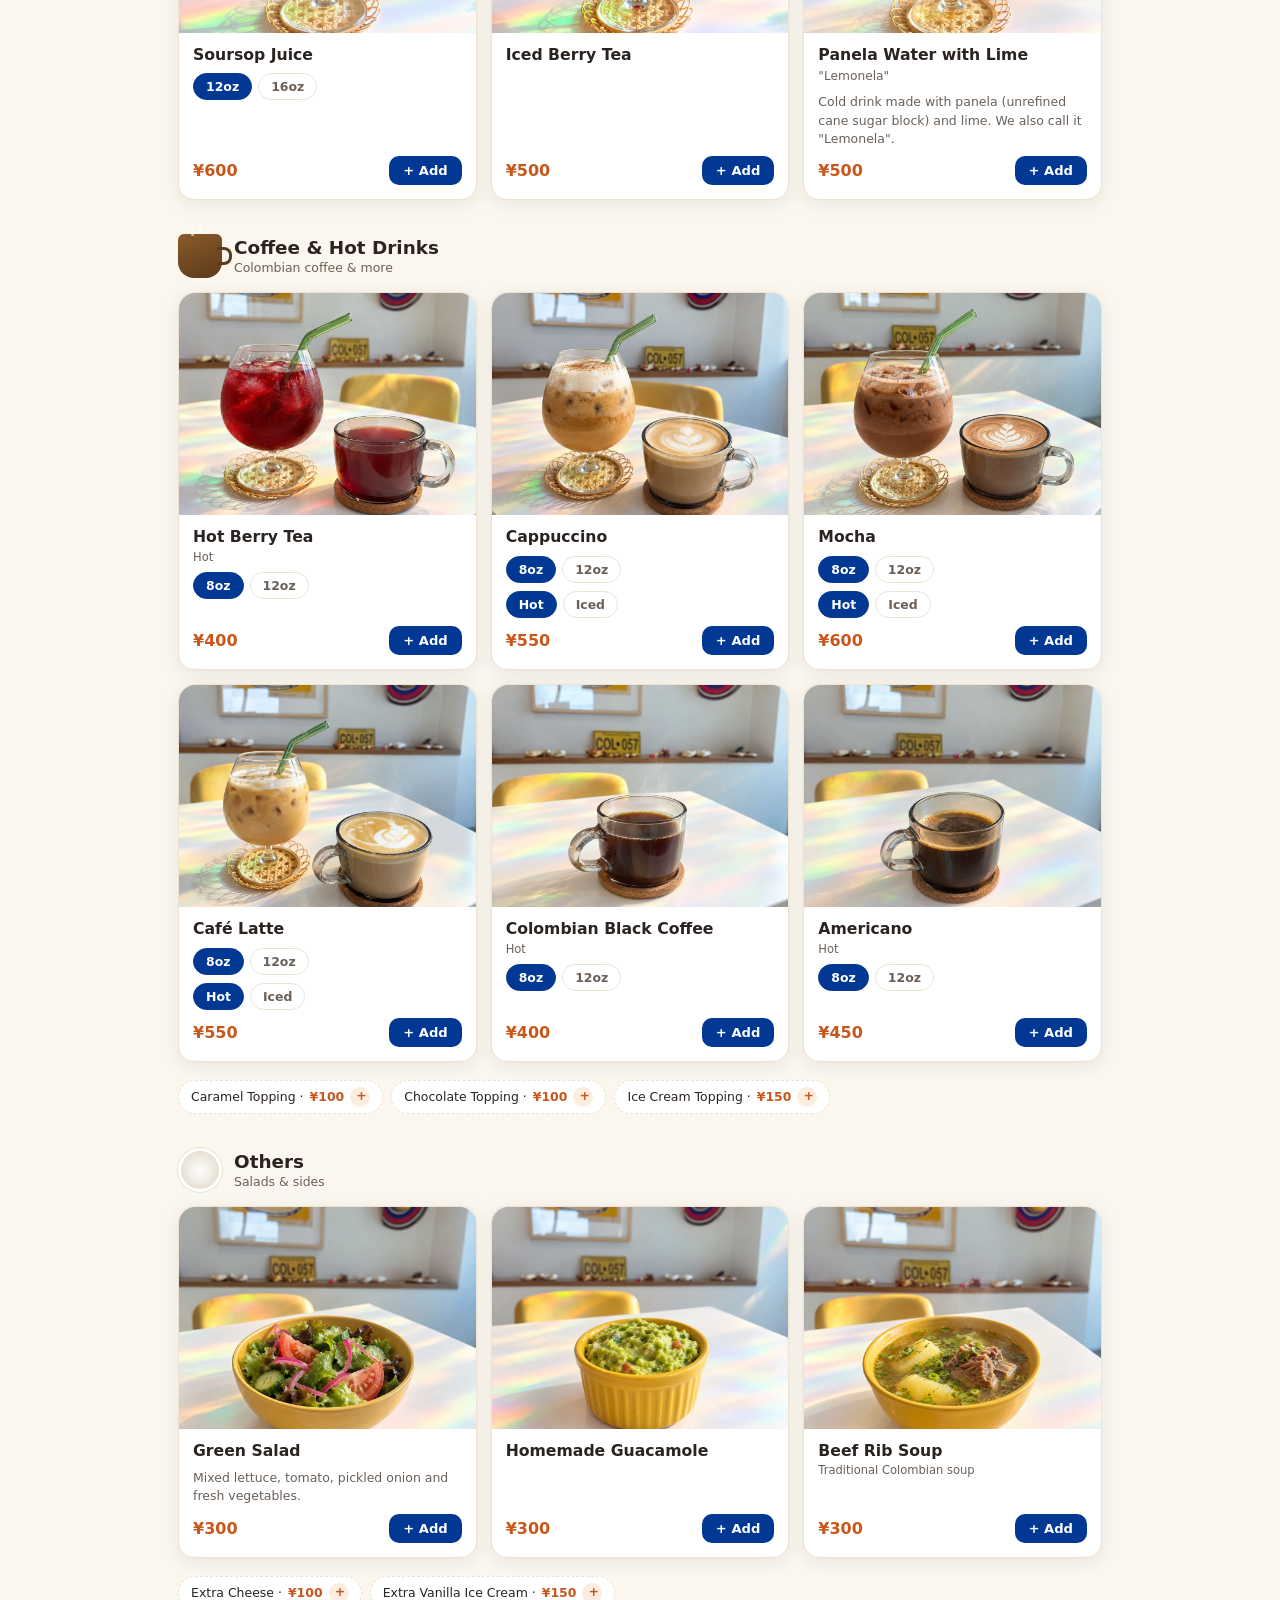
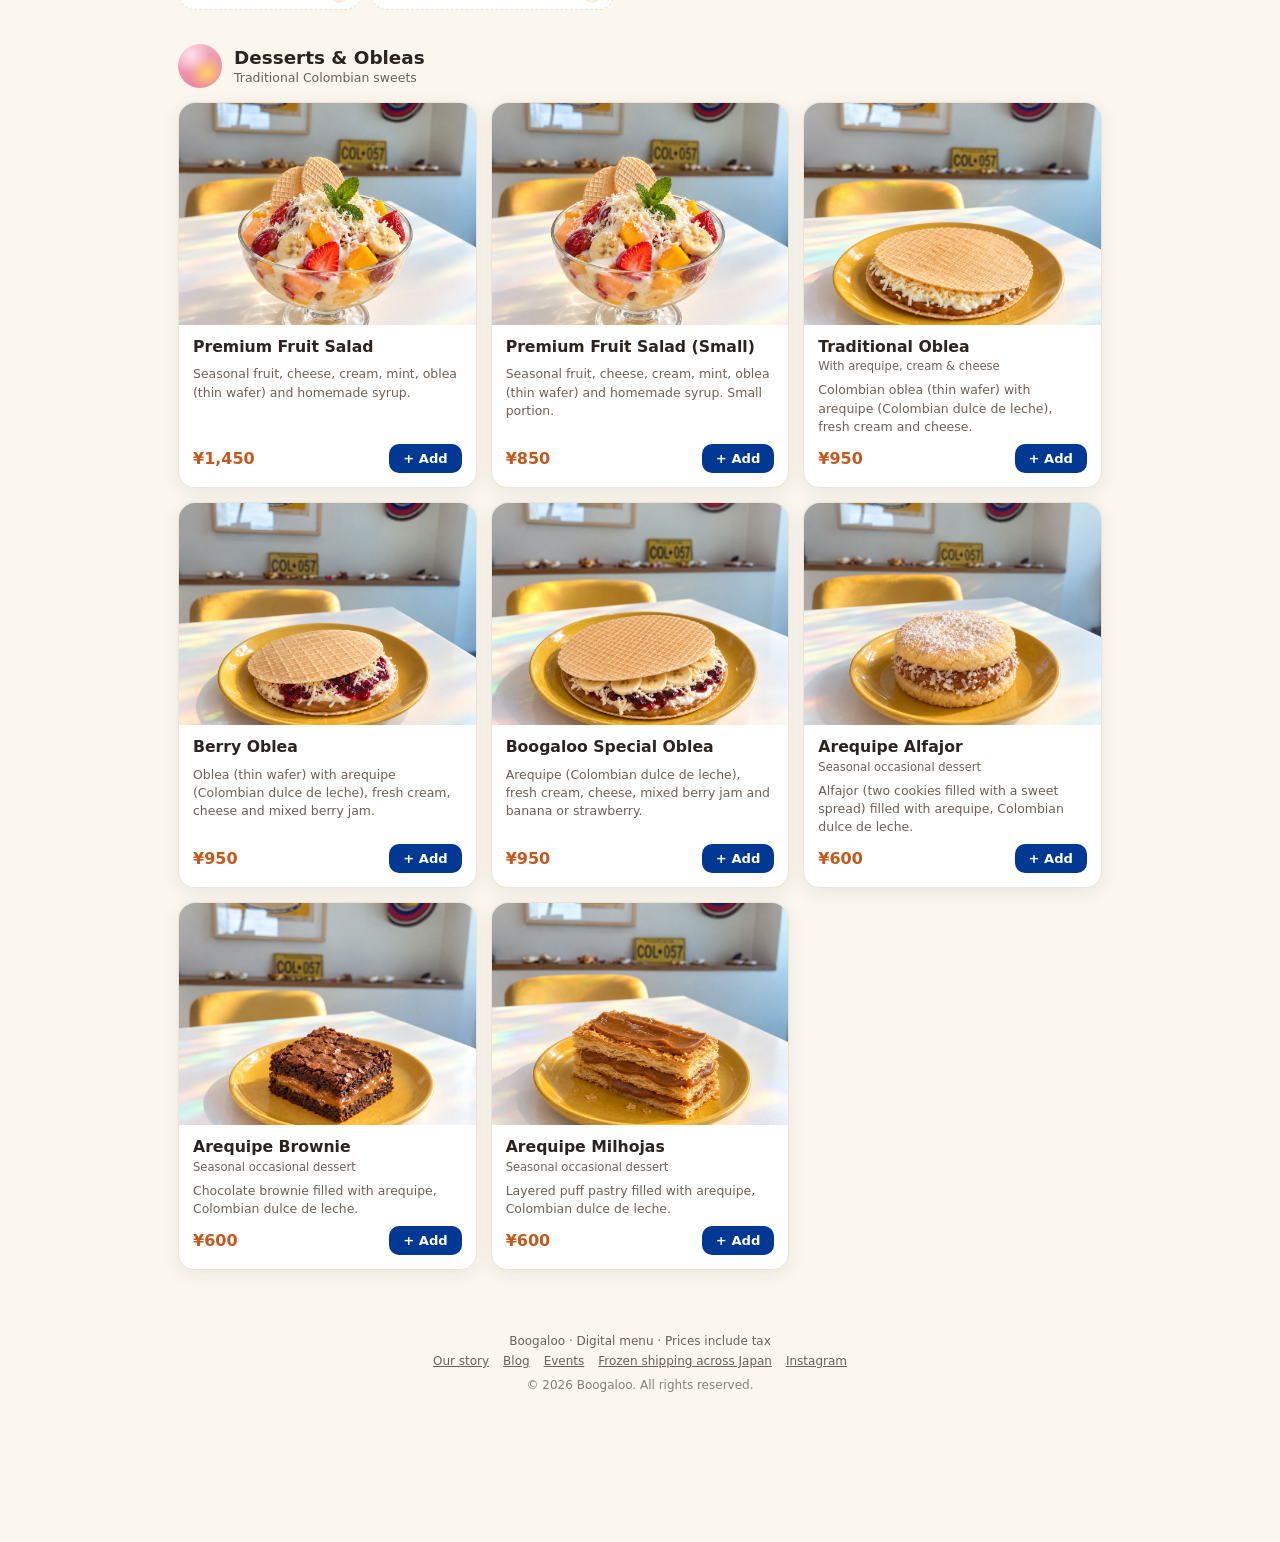
==== commit b71c7308: "Analítica real del sitio (rastreo propio + panel admin), Google Tag Manager, eventos de Halloween co" ====
--- a/index.html
+++ b/index.html
@@ -2,6 +2,13 @@
 <html lang="es">
 <head>
 <meta charset="utf-8" />
+<!-- Google Tag Manager -->
+<script>(function(w,d,s,l,i){w[l]=w[l]||[];w[l].push({'gtm.start':
+new Date().getTime(),event:'gtm.js'});var f=d.getElementsByTagName(s)[0],
+j=d.createElement(s),dl=l!='dataLayer'?'&l='+l:'';j.async=true;j.src=
+'https://www.googletagmanager.com/gtm.js?id='+i+dl;f.parentNode.insertBefore(j,f);
+})(window,document,'script','dataLayer','GTM-TD4LF6K3');</script>
+<!-- End Google Tag Manager -->
 <meta name="viewport" content="width=device-width, initial-scale=1" />
 <title>Boogaloo — Menú</title>
 <link rel="icon" href="favicon.ico" sizes="any" />
@@ -10,6 +17,10 @@
 <link rel="stylesheet" href="css/styles.css" />
 </head>
 <body>
+<!-- Google Tag Manager (noscript) -->
+<noscript><iframe src="https://www.googletagmanager.com/ns.html?id=GTM-TD4LF6K3"
+height="0" width="0" style="display:none;visibility:hidden"></iframe></noscript>
+<!-- End Google Tag Manager (noscript) -->
   <div id="site-header-mount"></div>
 
   <a class="ship-banner" id="ship-banner" href="envios/index.html">
@@ -75,6 +86,7 @@
   <script src="js/cart.js"></script>
   <script src="js/session.js"></script>
   <script src="js/layout.js"></script>
+  <script src="js/track.js"></script>
   <script src="js/app.js"></script>
 </body>
 </html>
--- a/css/styles.css
+++ b/css/styles.css
@@ -539,6 +539,22 @@
   box-shadow: 8px -2px 0 rgba(255,255,255,0.45);
 }
 
+.cat-icon.icon-plato {
+  border-radius: 50%;
+  background: radial-gradient(circle at 35% 30%, #4a4a4a, #1f1f1f 75%);
+  box-shadow: inset 0 0 0 4px #fff, 0 3px 6px rgba(0, 0, 0, 0.25);
+}
+.cat-icon.icon-plato::before {
+  content: '';
+  position: absolute;
+  top: 26%;
+  left: 26%;
+  right: 26%;
+  bottom: 26%;
+  border-radius: 50%;
+  background: radial-gradient(circle at 38% 32%, #f0a94a, #c1451c 60%, #8a2f10 100%);
+}
+
 .cat-icon.icon-otros {
   border-radius: 50%;
   background: radial-gradient(circle, #fff, #e4dccb 70%, #cfc4ac 100%);
@@ -794,6 +810,66 @@
   margin: 12px 0;
   font-size: 0.85rem;
 }
+
+/* ---------- Preferencia de charla (después de pedir) ---------- */
+@keyframes chatPrefPop {
+  0% { transform: scale(0.6); opacity: 0; }
+  70% { transform: scale(1.04); opacity: 1; }
+  100% { transform: scale(1); }
+}
+.chat-pref {
+  display: flex;
+  align-items: flex-end;
+  gap: 8px;
+  margin: 14px 0;
+  animation: chatPrefPop 0.4s cubic-bezier(0.34, 1.56, 0.64, 1) both;
+}
+.chat-pref-avatar {
+  width: 46px;
+  height: 46px;
+  border-radius: 50%;
+  object-fit: cover;
+  flex: none;
+  background: var(--accent-soft);
+  box-shadow: var(--shadow);
+}
+.chat-pref-bubble {
+  position: relative;
+  background: var(--bg-card);
+  border: 1px solid var(--border);
+  border-radius: 16px 16px 16px 4px;
+  padding: 12px 14px;
+  box-shadow: var(--shadow);
+  flex: 1;
+}
+.chat-pref-note {
+  margin: 0 0 6px;
+  font-size: 0.78rem;
+  color: var(--ink-soft);
+}
+.chat-pref-question {
+  margin: 0 0 10px;
+  font-size: 0.88rem;
+  font-weight: 600;
+}
+.chat-pref-actions {
+  display: flex;
+  gap: 8px;
+  flex-wrap: wrap;
+}
+.chat-pref-btn {
+  background: var(--co-blue);
+  color: #fff;
+  padding: 8px 14px;
+  border-radius: 999px;
+  font-size: 0.82rem;
+  font-weight: 600;
+}
+.chat-pref-btn:last-child {
+  background: var(--accent-soft);
+  color: var(--accent);
+}
+.chat-pref-btn:active { transform: scale(0.96); }
 .order-summary .row {
   display: flex;
   justify-content: space-between;
@@ -1701,6 +1777,140 @@
   .ps-h { -webkit-print-color-adjust: exact; print-color-adjust: exact; }
 }
 
+/* ---------- Panel de Analítica (admin) ---------- */
+.an-badge {
+  display: inline-block;
+  vertical-align: middle;
+  font-size: 0.62rem;
+  font-weight: 700;
+  letter-spacing: 0.04em;
+  text-transform: uppercase;
+  background: var(--accent-soft);
+  color: var(--accent);
+  border-radius: 999px;
+  padding: 3px 9px;
+  margin-left: 6px;
+}
+
+.an-notice {
+  background: #eaf6fb;
+  border: 1px solid #cfe8f3;
+  color: #0b3d63;
+  border-radius: 12px;
+  padding: 10px 14px;
+  font-size: 0.82rem;
+  margin-bottom: 12px;
+}
+
+.an-kpi-trend { display: block; font-size: 0.72rem; font-weight: 600; margin-top: 2px; opacity: 0.9; }
+.an-kpi-trend.up { color: #bdf0d3; }
+.an-kpi-trend.down { color: #ffd0cf; }
+.tn-stats .st.an-live { background: var(--co-red); }
+.an-live-dot {
+  display: inline-block;
+  width: 8px; height: 8px;
+  border-radius: 50%;
+  background: #fff;
+  margin-right: 6px;
+  animation: an-pulse 1.6s ease-in-out infinite;
+}
+@keyframes an-pulse {
+  0%, 100% { opacity: 1; }
+  50% { opacity: 0.35; }
+}
+
+.an-grid {
+  display: grid;
+  grid-template-columns: 1fr 1fr;
+  gap: 16px;
+  margin-bottom: 16px;
+}
+.an-card-wide { grid-column: 1 / -1; }
+@media (max-width: 760px) {
+  .an-grid { grid-template-columns: 1fr; }
+}
+
+.an-card {
+  background: var(--bg-card);
+  border: 1px solid var(--border);
+  border-radius: var(--radius);
+  padding: 16px;
+  margin-bottom: 16px;
+  box-shadow: var(--shadow);
+}
+.an-card h3 { margin: 0 0 12px; font-size: 0.92rem; }
+
+/* Gráfica de tendencia (SVG línea) */
+.an-trend-wrap { position: relative; }
+.an-trend-svg { width: 100%; height: auto; display: block; overflow: visible; }
+.an-trend-line { fill: none; stroke: var(--co-blue); stroke-width: 2; stroke-linecap: round; stroke-linejoin: round; }
+.an-trend-area { fill: url(#an-trend-gradient); opacity: 0.5; }
+.an-trend-hit { fill: transparent; }
+.an-trend-dot { fill: var(--co-blue); stroke: var(--bg-card); stroke-width: 2; opacity: 0; transition: opacity 0.1s ease; }
+.an-trend-dot.show { opacity: 1; }
+.an-trend-guide { stroke: var(--border); stroke-width: 1; opacity: 0; }
+.an-trend-guide.show { opacity: 1; }
+.an-tooltip {
+  position: absolute;
+  pointer-events: none;
+  background: var(--ink);
+  color: #fff;
+  font-size: 0.72rem;
+  padding: 5px 9px;
+  border-radius: 8px;
+  transform: translate(-50%, -115%);
+  white-space: nowrap;
+  opacity: 0;
+  transition: opacity 0.1s ease;
+  z-index: 5;
+}
+.an-tooltip.show { opacity: 1; }
+
+/* Barras horizontales (por página / dispositivo) */
+.an-bar-row { margin-bottom: 10px; }
+.an-bar-row:last-child { margin-bottom: 0; }
+.an-bar-label {
+  display: flex;
+  justify-content: space-between;
+  font-size: 0.78rem;
+  margin-bottom: 4px;
+  gap: 8px;
+}
+.an-bar-label .n { color: var(--ink-soft); flex: none; }
+.an-bar-track { height: 10px; border-radius: 999px; background: var(--bg); overflow: hidden; }
+.an-bar-fill { height: 100%; border-radius: 999px; background: var(--accent); }
+
+/* Embudo (barras secuenciales de un mismo tono) */
+.an-funnel-row { margin-bottom: 10px; }
+.an-funnel-row:last-child { margin-bottom: 0; }
+.an-funnel-label { display: flex; justify-content: space-between; font-size: 0.78rem; margin-bottom: 4px; }
+.an-funnel-label .pct { color: var(--ink-soft); }
+.an-funnel-track { height: 14px; border-radius: 7px; background: var(--bg); }
+.an-funnel-fill { height: 100%; border-radius: 7px; }
+
+/* Recomendaciones */
+.an-rec {
+  display: flex;
+  gap: 10px;
+  padding: 12px 0;
+  border-bottom: 1px solid var(--border);
+}
+.an-rec:last-child { border-bottom: none; padding-bottom: 0; }
+.an-rec-dot { width: 9px; height: 9px; border-radius: 50%; flex: none; margin-top: 5px; }
+.an-rec.warning .an-rec-dot { background: var(--co-red); }
+.an-rec.opportunity .an-rec-dot { background: var(--co-blue); }
+.an-rec.good .an-rec-dot { background: #1f9d55; }
+.an-rec-title { font-weight: 700; font-size: 0.86rem; margin: 0 0 3px; }
+.an-rec-body { font-size: 0.8rem; color: var(--ink-soft); margin: 0; }
+
+/* Tabla de visitantes */
+.an-table { width: 100%; border-collapse: collapse; font-size: 0.8rem; }
+.an-table th, .an-table td { text-align: left; padding: 8px 10px; border-bottom: 1px solid var(--border); white-space: nowrap; }
+.an-table th { color: var(--ink-soft); font-weight: 600; font-size: 0.72rem; text-transform: uppercase; letter-spacing: 0.02em; }
+.an-type-tag { font-size: 0.68rem; padding: 2px 8px; border-radius: 999px; font-weight: 700; }
+.an-type-tag.new { background: #e6f6ec; color: #1f9d55; }
+.an-type-tag.returning { background: #e1efff; color: var(--co-blue); }
+
 /* ---------- Eventos ---------- */
 .ev-wrap { padding: 24px 18px 40px; max-width: 860px; }
 .ev-hero { text-align: center; padding: 20px 0 10px; }
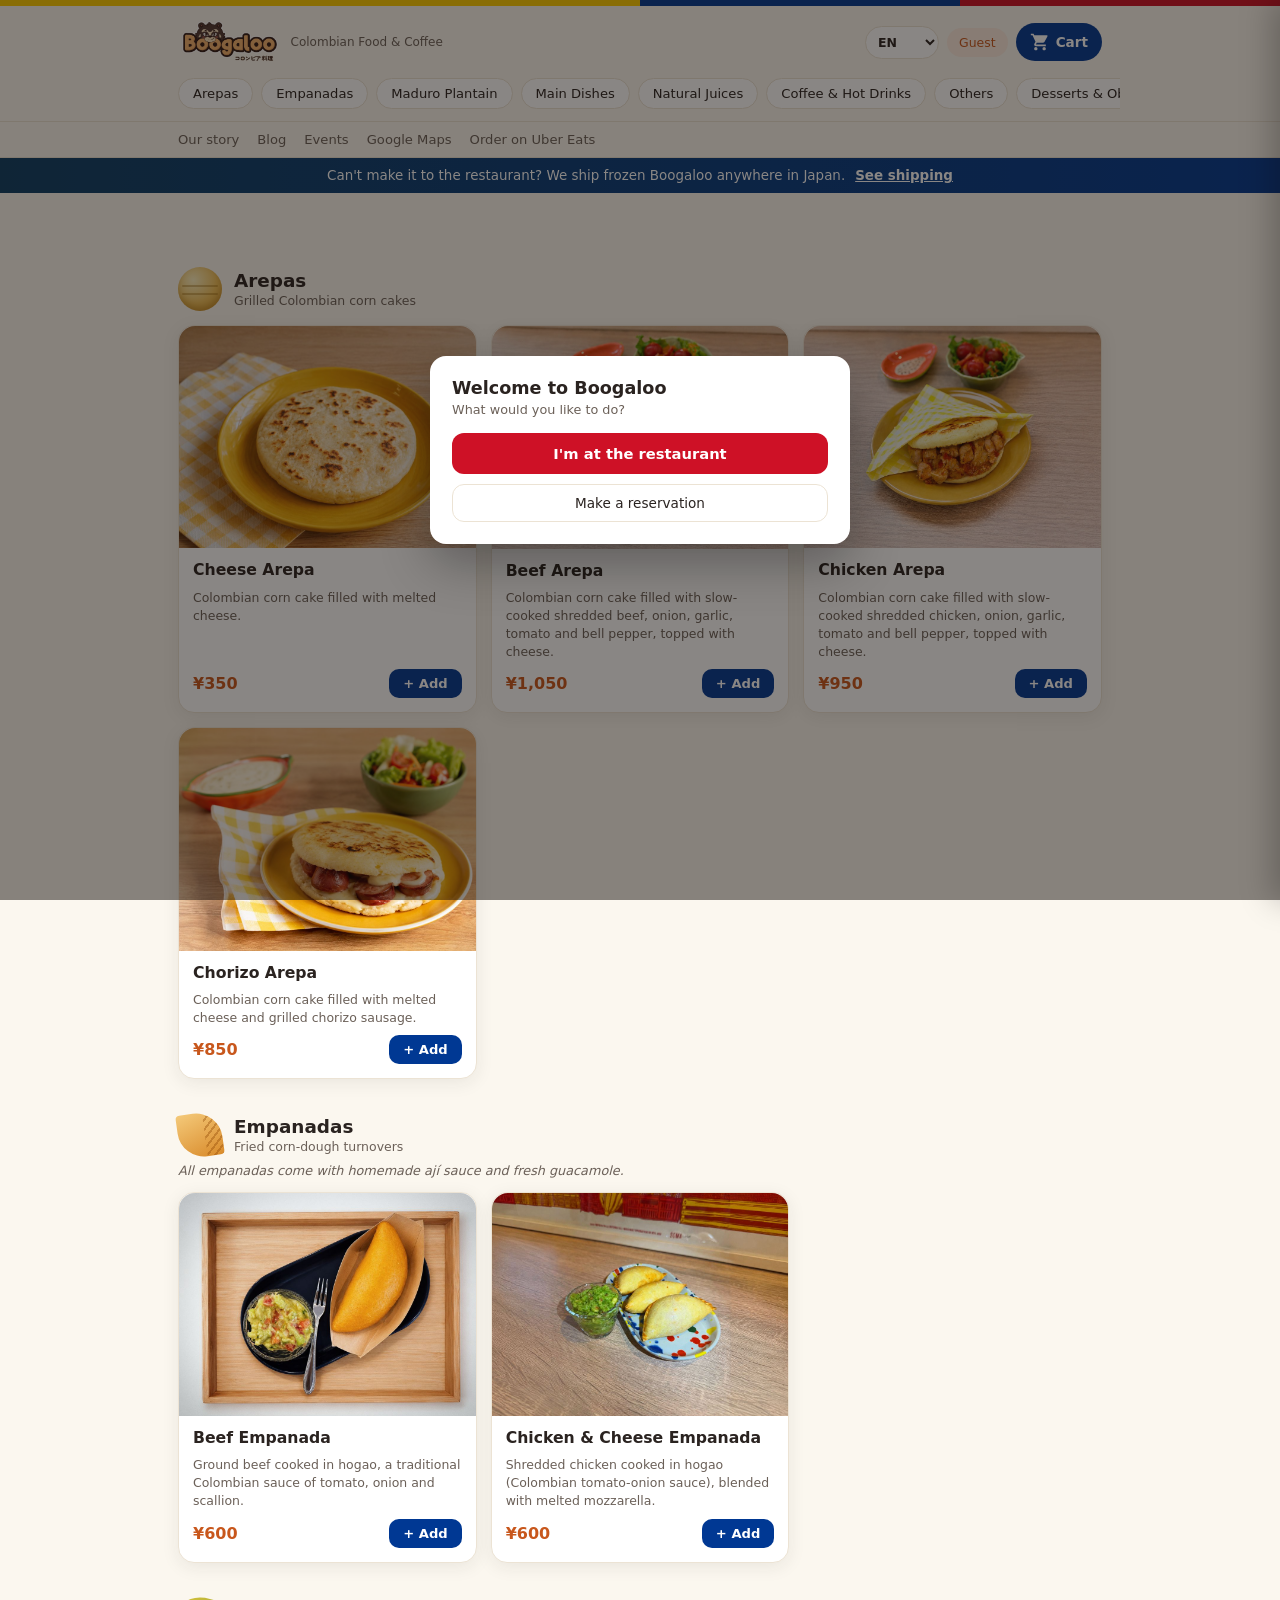
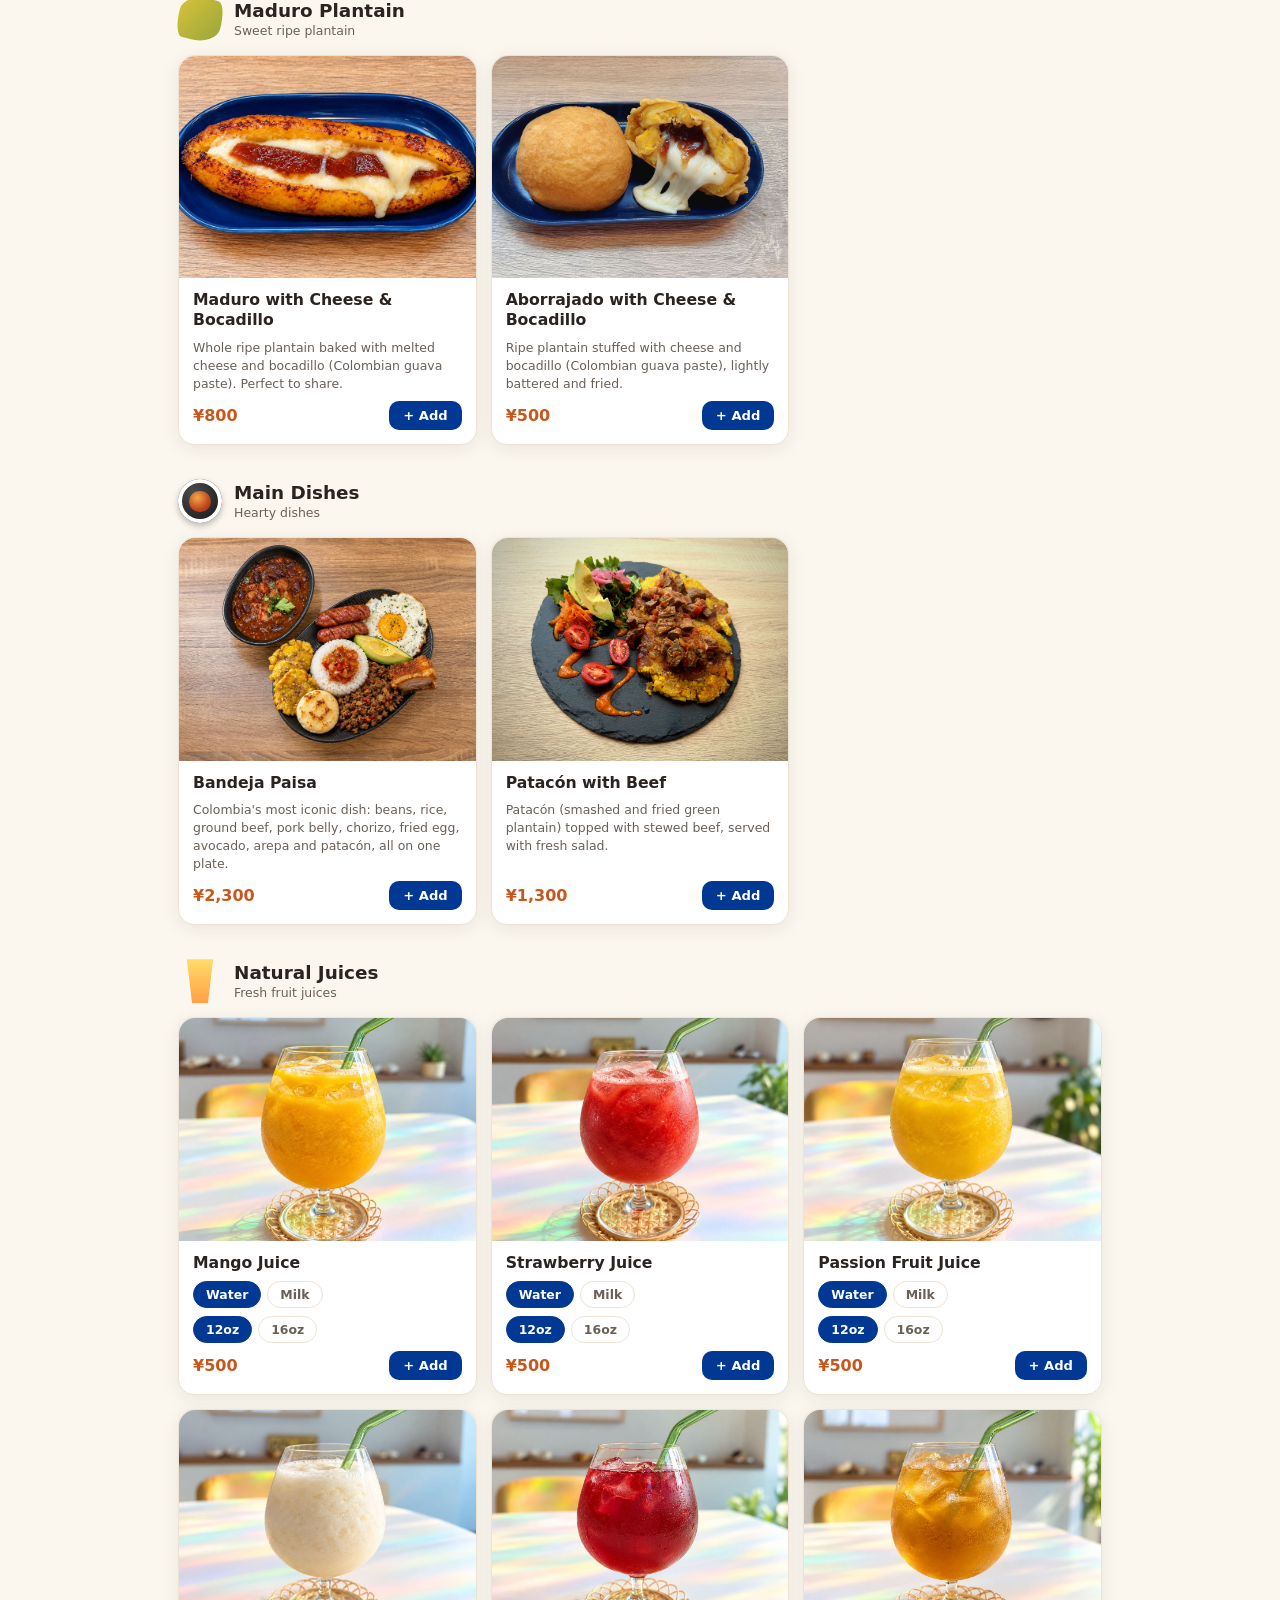
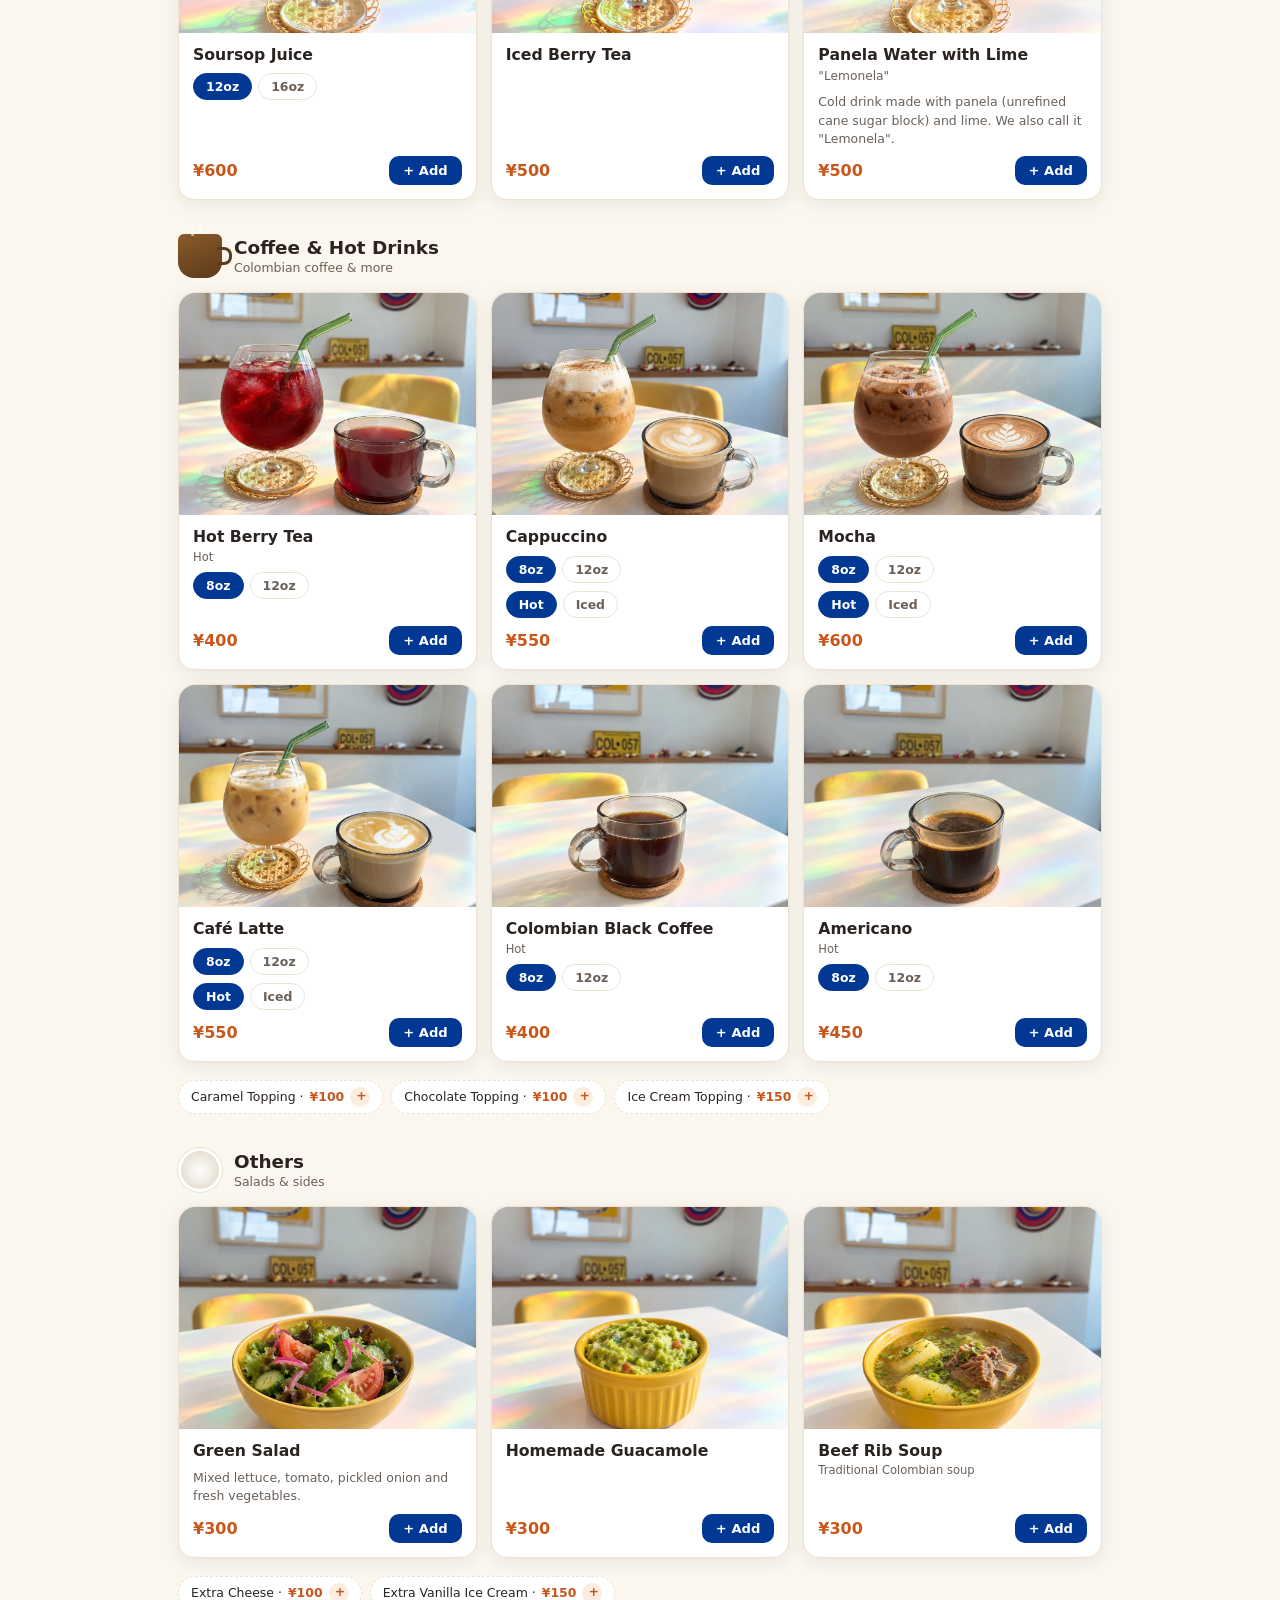
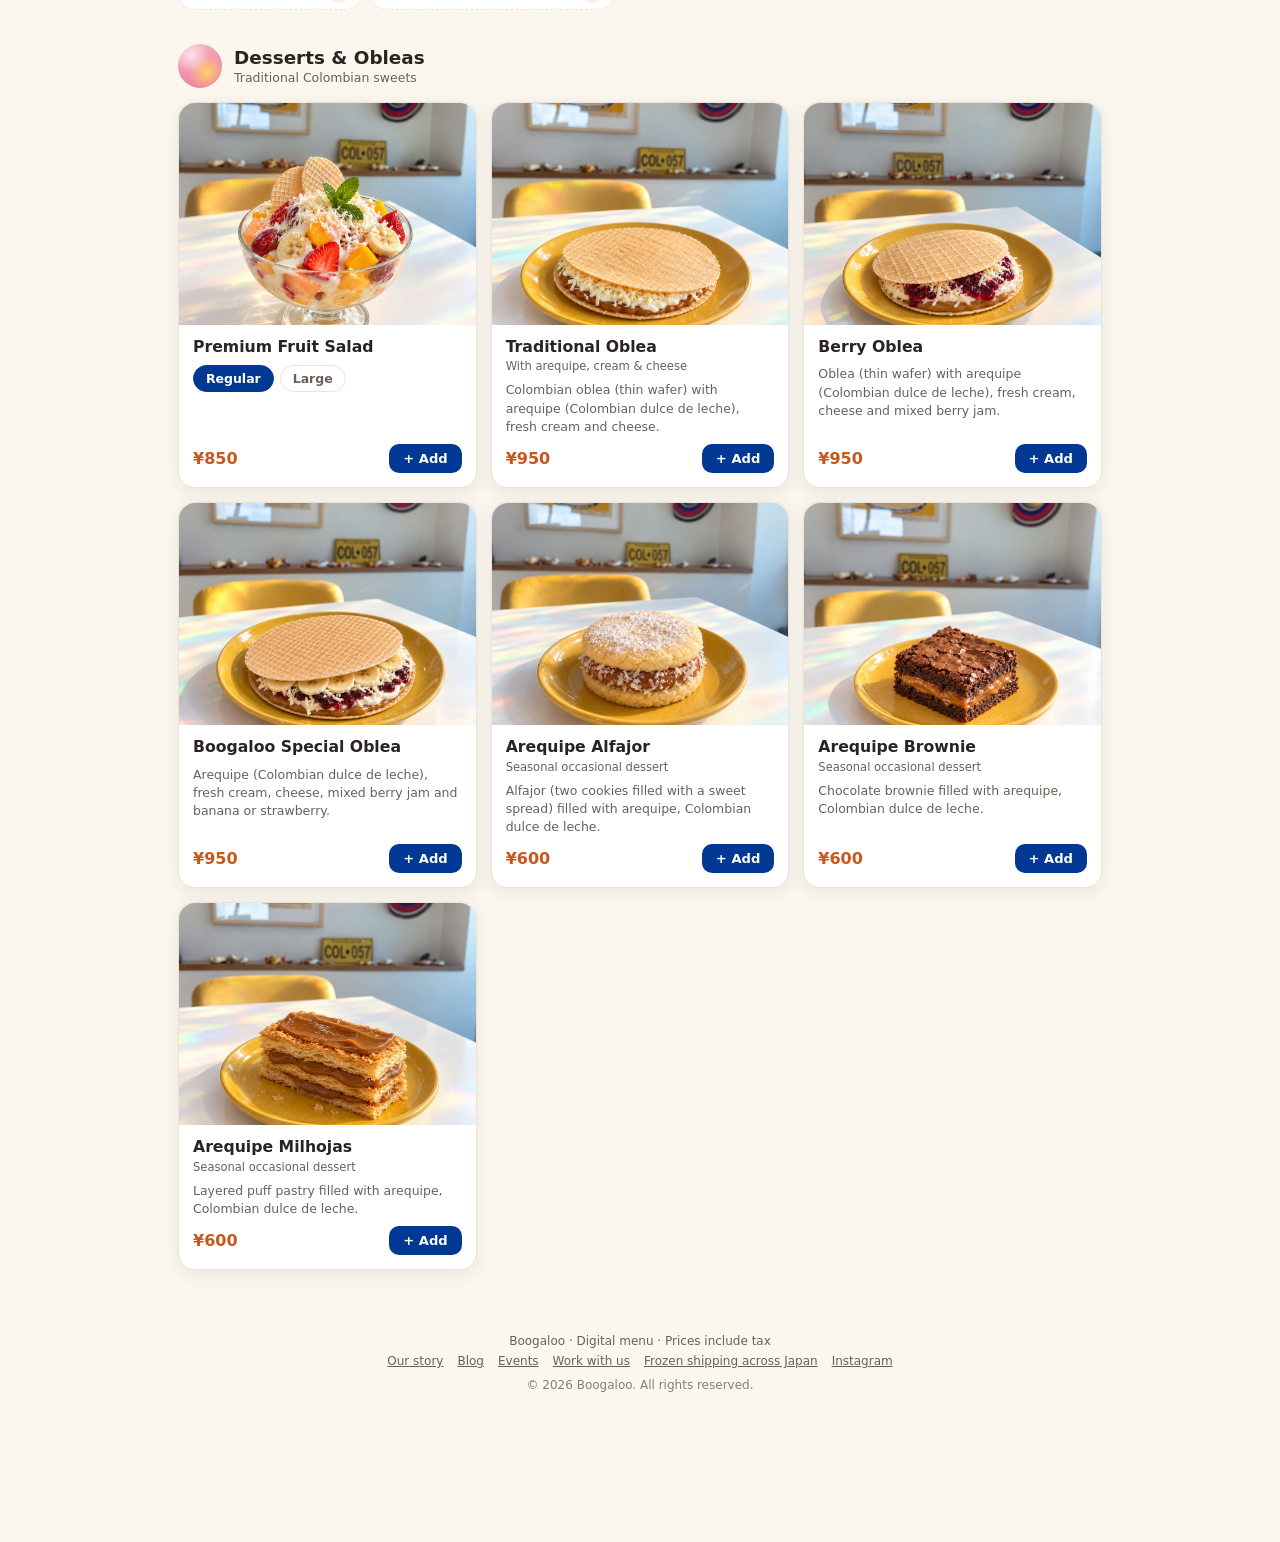
==== commit c8455e18: "Blog: nueva entrada sobre el tinto y la pausa de café; tema de Halloween para todo el sitio (colores" ====
--- a/index.html
+++ b/index.html
@@ -11,6 +11,7 @@
 <!-- End Google Tag Manager -->
 <meta name="viewport" content="width=device-width, initial-scale=1" />
 <title>Boogaloo — Menú</title>
+<script src="js/theme.js"></script>
 <link rel="icon" href="favicon.ico" sizes="any" />
 <link rel="icon" type="image/png" sizes="32x32" href="favicon-32.png" />
 <link rel="apple-touch-icon" href="apple-touch-icon.png" />
--- a/css/styles.css
+++ b/css/styles.css
@@ -1933,3 +1933,173 @@
 .ev-meta { display: flex; flex-wrap: wrap; gap: 6px 16px; font-size: 0.8rem; color: var(--ink-soft); }
 .ev-empty { text-align: center; color: var(--ink-soft); padding: 40px 10px; }
 @media (max-width: 520px) { .ev-card { flex-direction: column; } .ev-badge { width: 60px; height: 64px; } }
+
+/* Tarjeta de evento con foto (ej. Kids Halloween Party): la foto ocupa su
+   propia línea (flex-basis 100%) y debajo siguen el badge + cuerpo de
+   siempre, sin tocar el layout de .ev-card que también usa trabajos.html. */
+.ev-has-photo { flex-wrap: wrap; }
+.ev-photo { flex-basis: 100%; width: 100%; max-height: 340px; object-fit: cover; border-radius: 12px; margin-bottom: 4px; }
+
+.ev-menu-toggle { margin-top: 8px; }
+.ev-menu-toggle summary { cursor: pointer; font-size: 0.85rem; font-weight: 700; color: var(--accent); list-style: none; }
+.ev-menu-toggle summary::-webkit-details-marker { display: none; }
+.ev-menu-img { width: 100%; border-radius: 12px; margin-top: 10px; display: block; }
+
+.ev-gallery { display: grid; grid-template-columns: repeat(3, 1fr); gap: 6px; margin-top: 10px; }
+.ev-gallery img { width: 100%; height: 90px; object-fit: cover; border-radius: 10px; }
+@media (max-width: 420px) { .ev-gallery { grid-template-columns: repeat(3, 1fr); gap: 4px; } .ev-gallery img { height: 70px; } }
+
+/* Fotos ampliables: la de portada, el menú y la galería abren en grande al
+   tocarlas (ver .ev-lightbox más abajo). */
+.ev-photo, .ev-menu-img, .ev-gallery img { cursor: zoom-in; transition: opacity 0.15s ease; }
+.ev-photo:hover, .ev-menu-img:hover, .ev-gallery img:hover { opacity: 0.88; }
+
+.ev-lightbox {
+  position: fixed;
+  inset: 0;
+  z-index: 70;
+  background: rgba(10, 8, 6, 0.92);
+  display: none;
+  align-items: center;
+  justify-content: center;
+  padding: 30px 18px;
+}
+.ev-lightbox.open { display: flex; }
+.ev-lightbox img { max-width: 100%; max-height: 100%; object-fit: contain; border-radius: 10px; cursor: zoom-out; }
+.ev-lightbox-close {
+  position: fixed;
+  top: 16px;
+  right: 16px;
+  width: 40px;
+  height: 40px;
+  border-radius: 50%;
+  background: rgba(255, 255, 255, 0.15);
+  color: #fff;
+  font-size: 1.1rem;
+}
+
+/* ---------- Menú único: estados y fila de admin ---------- */
+.staff-subnav-inner { flex-wrap: wrap; }
+.staff-subnav-inner a[aria-current="page"] { opacity: 1; font-weight: 700; text-decoration: underline; text-underline-offset: 4px; }
+.public-nav .staff-subnav-inner a[aria-current="page"] { color: var(--accent); text-decoration: none; border-bottom: 2px solid var(--accent); }
+.admin-subnav { background: #5a2410; }
+.staff-subnav-logout { margin-left: auto; }
+@media print { .public-nav, .admin-subnav { display: none !important; } }
+
+/* ---------- Trabajos ---------- */
+.job-badge { font-size: 1.8rem; background: var(--accent-soft); color: inherit; }
+.job-card .ev-dates li { text-transform: none; }
+
+/* ---------- Página de enlaces para Instagram (links/) ---------- */
+body.lk-body { padding-bottom: 0; background: linear-gradient(180deg, #fff3d6 0%, var(--bg) 38%); min-height: 100vh; }
+.lk-wrap { max-width: 460px; margin: 0 auto; padding: 14px 20px 40px; text-align: center; }
+.lk-top { display: flex; justify-content: flex-end; min-height: 34px; }
+.lk-bear { display: flex; align-items: flex-end; justify-content: center; gap: 10px; margin: 6px 0 14px; }
+.lk-bear-img { width: 112px; height: 112px; object-fit: contain; flex: none; transform-origin: 50% 100%; filter: drop-shadow(0 6px 8px rgba(42, 35, 32, 0.18)); }
+.lk-bear-img.talking { animation: lkTalk 0.36s ease-in-out infinite; }
+@keyframes lkTalk { 0%, 100% { transform: translateY(0) rotate(0); } 50% { transform: translateY(-5px) rotate(-3deg); } }
+.lk-bubble {
+  position: relative; flex: 1; min-height: 78px; display: flex; align-items: center; text-align: left;
+  background: #fff; border: 2px solid var(--ink); border-radius: 20px 20px 20px 4px;
+  padding: 12px 14px; font-weight: 600; font-size: 0.95rem; line-height: 1.35; box-shadow: 4px 4px 0 var(--co-yellow);
+}
+.lk-bubble::before { content: ''; position: absolute; left: -11px; bottom: 14px; width: 0; height: 0;
+  border: 8px solid transparent; border-right-color: var(--ink); border-left: 0; }
+.lk-bubble::after { content: ''; position: absolute; left: -7px; bottom: 16px; width: 0; height: 0;
+  border: 6px solid transparent; border-right-color: #fff; border-left: 0; }
+.lk-title { margin: 6px 0 2px; font-size: 1.8rem; letter-spacing: 0.5px; }
+.lk-sub { margin: 0 0 20px; color: var(--ink-soft); font-size: 0.9rem; }
+.lk-links { display: grid; gap: 10px; }
+.lk-btn {
+  display: flex; align-items: center; gap: 12px; padding: 14px 16px; border-radius: 16px; text-decoration: none; text-align: left;
+  background: #fff; border: 2px solid var(--ink); color: var(--ink); font-weight: 700; font-size: 1rem;
+  box-shadow: 3px 3px 0 var(--ink); transition: transform 0.12s ease, box-shadow 0.12s ease;
+}
+.lk-btn:hover { transform: translate(-1px, -1px); box-shadow: 4px 4px 0 var(--ink); }
+.lk-btn:active { transform: translate(2px, 2px); box-shadow: 1px 1px 0 var(--ink); }
+.lk-btn-primary { background: var(--co-blue); border-color: var(--co-blue); color: #fff; box-shadow: 3px 3px 0 var(--co-red); }
+.lk-emoji { font-size: 1.35rem; width: 30px; text-align: center; flex: none; }
+.lk-foot { margin: 26px 0 0; font-size: 0.78rem; color: var(--ink-soft); }
+@media (prefers-reduced-motion: reduce) { .lk-bear-img.talking { animation: none; } .lk-btn { transition: none; } }
+
+/* ---------- Chat del oso (links/) ---------- */
+.bc-chat { margin-top: 24px; background: #fff; border: 2px solid var(--ink); border-radius: 20px; box-shadow: 4px 4px 0 var(--co-yellow); overflow: hidden; text-align: left; }
+.bc-head { display: flex; align-items: center; gap: 10px; padding: 12px 14px; background: var(--co-yellow); border-bottom: 2px solid var(--ink); }
+.bc-head b { display: block; font-size: 0.98rem; }
+.bc-head small { display: block; font-size: 0.74rem; color: rgba(42, 35, 32, 0.75); }
+.bc-avatar { flex: none; width: 38px; height: 38px; border-radius: 50%; background: #fff; border: 2px solid var(--ink); display: inline-flex; align-items: center; justify-content: center; overflow: hidden; }
+.bc-avatar img { width: 88%; height: 88%; object-fit: contain; }
+.bc-msgs { height: 300px; overflow-y: auto; padding: 14px 12px; display: flex; flex-direction: column; gap: 10px; background: var(--bg); }
+.bc-row { display: flex; align-items: flex-end; gap: 8px; max-width: 100%; animation: bcIn 0.22s ease-out both; }
+@keyframes bcIn { from { opacity: 0; transform: translateY(6px); } to { opacity: 1; transform: none; } }
+.bc-bot .bc-bubble { background: #fff; border: 1.5px solid var(--ink); border-radius: 16px 16px 16px 4px; max-width: calc(100% - 50px); }
+.bc-user { justify-content: flex-end; }
+.bc-user .bc-bubble { background: var(--co-blue); color: #fff; border-radius: 16px 16px 4px 16px; max-width: 85%; }
+.bc-bubble { padding: 9px 12px; font-size: 0.9rem; line-height: 1.4; overflow-wrap: anywhere; }
+.bc-text { white-space: pre-line; }
+.bc-links { display: flex; flex-wrap: wrap; gap: 6px; margin-top: 8px; }
+.bc-links a { font-size: 0.78rem; font-weight: 700; text-decoration: none; padding: 6px 12px; border-radius: 999px; background: var(--accent-soft); color: var(--accent); border: 1px solid var(--accent); }
+.bc-typing { display: inline-flex; gap: 4px; padding: 12px 14px; }
+.bc-typing i { width: 7px; height: 7px; border-radius: 50%; background: var(--ink-soft); animation: bcDot 1s ease-in-out infinite; }
+.bc-typing i:nth-child(2) { animation-delay: 0.15s; }
+.bc-typing i:nth-child(3) { animation-delay: 0.3s; }
+@keyframes bcDot { 0%, 80%, 100% { transform: translateY(0); opacity: 0.4; } 40% { transform: translateY(-4px); opacity: 1; } }
+.bc-chips { display: flex; gap: 6px; overflow-x: auto; padding: 8px 12px; border-top: 1px solid var(--border); scrollbar-width: none; }
+.bc-chips::-webkit-scrollbar { display: none; }
+.bc-chips button { flex: none; font-size: 0.78rem; font-weight: 600; padding: 6px 12px; border-radius: 999px; background: #fff; border: 1.5px solid var(--ink); }
+.bc-form { display: flex; gap: 8px; padding: 10px 12px; border-top: 2px solid var(--ink); background: #fff; }
+.bc-form input { flex: 1; min-width: 0; font: inherit; font-size: 0.92rem; padding: 10px 12px; border-radius: 999px; border: 1.5px solid var(--ink); background: var(--bg); }
+.bc-form button { flex: none; width: 42px; border-radius: 50%; background: var(--co-blue); color: #fff; font-size: 1rem; }
+@media (prefers-reduced-motion: reduce) { .bc-row { animation: none; } .bc-typing i { animation: none; opacity: 0.7; } }
+
+/* Botones para ir al inicio / al final de la conversación */
+.bc-msgs-wrap { position: relative; }
+.bc-jump { position: absolute; right: 10px; width: 34px; height: 34px; border-radius: 50%; background: var(--co-yellow); border: 2px solid var(--ink); font-size: 1rem; font-weight: 700; line-height: 1; display: none; align-items: center; justify-content: center; box-shadow: 2px 2px 0 var(--ink); z-index: 2; }
+.bc-jump.show { display: inline-flex; }
+.bc-up { top: 10px; }
+.bc-down { bottom: 10px; }
+
+/* ---------- Tema de Halloween (js/theme.js: octubre, o ?halloween=1) ---------- */
+html.halloween {
+  --co-blue: #5b21b6;
+  --accent: #e8590c;
+  --accent-soft: #ffedd5;
+  --bg: #fff7ec;
+  --border: #f1dfc9;
+}
+/* La franja de la bandera de Colombia conserva sus colores. */
+html.halloween .flag-stripe { background: linear-gradient(to right, #ffcd00 0%, #ffcd00 50%, #003893 50%, #003893 75%, #ce1126 75%, #ce1126 100%); }
+html.halloween body.menu-page .site-header { position: relative; }
+html.halloween .site-header { border-bottom: 3px solid #f97316; background: linear-gradient(180deg, #fff1de 0%, var(--bg) 100%); }
+html.halloween .site-footer { position: relative; background: #2b1636; color: #f3e8ff; border-top: 3px solid #f97316; }
+html.halloween .site-footer a { color: #fdba74; }
+html.halloween .site-footer .footer-copyright { color: #c4b5d6; }
+html.halloween .category-heading h2 { color: #5b21b6; }
+html.halloween .item-price { color: #e8590c; }
+html.halloween .staff-subnav { background: #2b1636; }
+html.halloween .admin-subnav { background: #7c2d12; }
+
+/* Decoración: telarañas en las esquinas y una araña colgando. Nunca tapa clics. */
+.hw-deco { position: absolute; pointer-events: none; z-index: 3; }
+.hw-deco svg { display: block; width: 100%; height: 100%; }
+.hw-web { top: 0; width: 92px; height: 92px; opacity: 0.6; }
+.hw-web svg path { fill: none; stroke: #8b7a99; stroke-width: 0.9; stroke-linecap: round; }
+.hw-web-l { left: 0; }
+.hw-web-r { right: 0; transform: scaleX(-1); }
+.hw-web-light svg path { stroke: #e9d5ff; }
+.hw-web-foot { opacity: 0.45; }
+.hw-spider { top: 0; left: 44%; width: 26px; height: 60px; transform-origin: 50% 0; animation: hwSwing 3.6s ease-in-out infinite; }
+@keyframes hwSwing { 0%, 100% { transform: rotate(-6deg); } 50% { transform: rotate(6deg); } }
+@media (max-width: 640px) { .hw-web { width: 62px; height: 62px; } .hw-spider { left: 40%; height: 46px; width: 20px; } }
+@media (prefers-reduced-motion: reduce) { .hw-spider { animation: none; } }
+@media print { .hw-deco { display: none !important; } }
+
+/* Página de enlaces y chat en modo Halloween */
+html.halloween body.lk-body { position: relative; background: linear-gradient(180deg, #ffd9a8 0%, var(--bg) 40%); }
+html.halloween .lk-btn-primary { box-shadow: 3px 3px 0 #f97316; }
+html.halloween .lk-bubble { box-shadow: 4px 4px 0 #f97316; }
+html.halloween .lk-bear-img.lk-bear-hw { width: 128px; height: 128px; object-fit: cover; border-radius: 50%; border: 3px solid var(--ink); background: #f97316; filter: none; box-shadow: 4px 4px 0 #5b21b6; }
+html.halloween .bc-chat { box-shadow: 4px 4px 0 #f97316; }
+html.halloween .bc-head { background: #f97316; }
+html.halloween .bc-avatar img { width: 100%; height: 100%; object-fit: cover; }
+html.halloween .bc-jump { background: #f97316; }
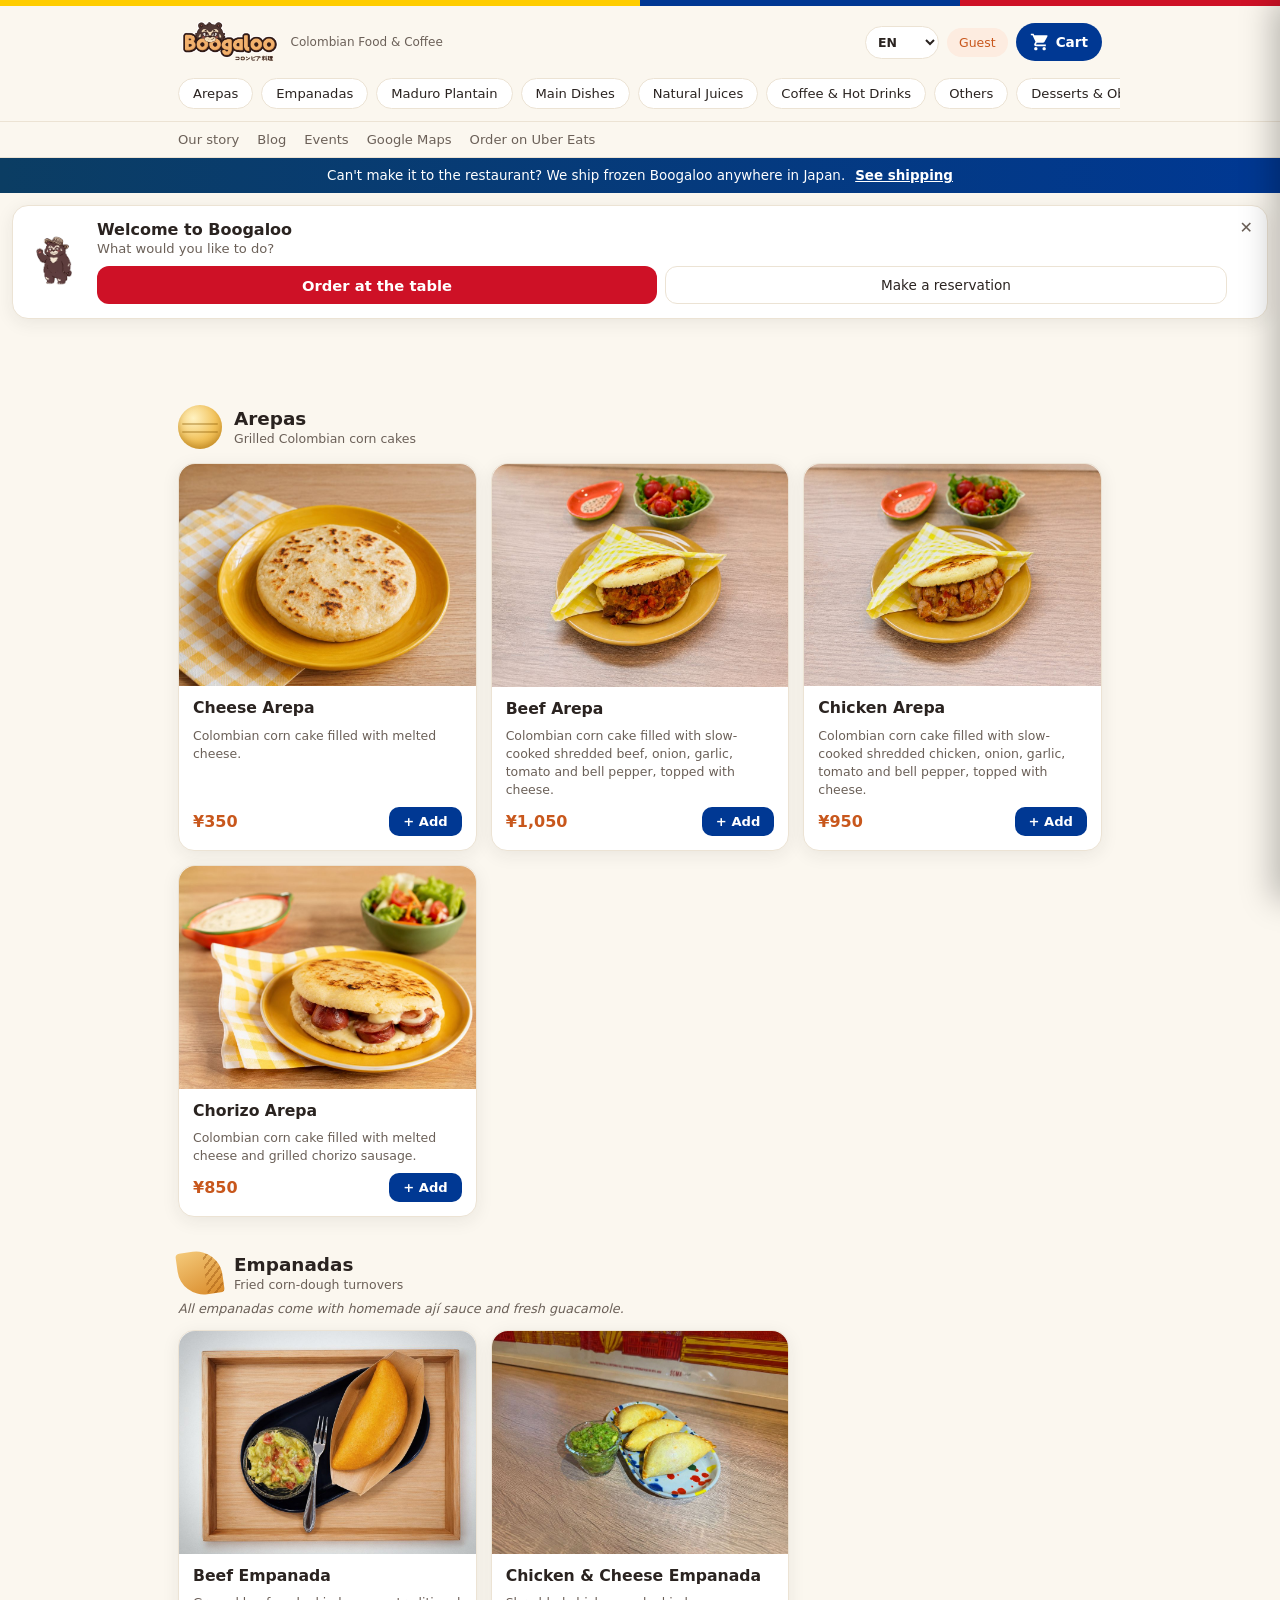
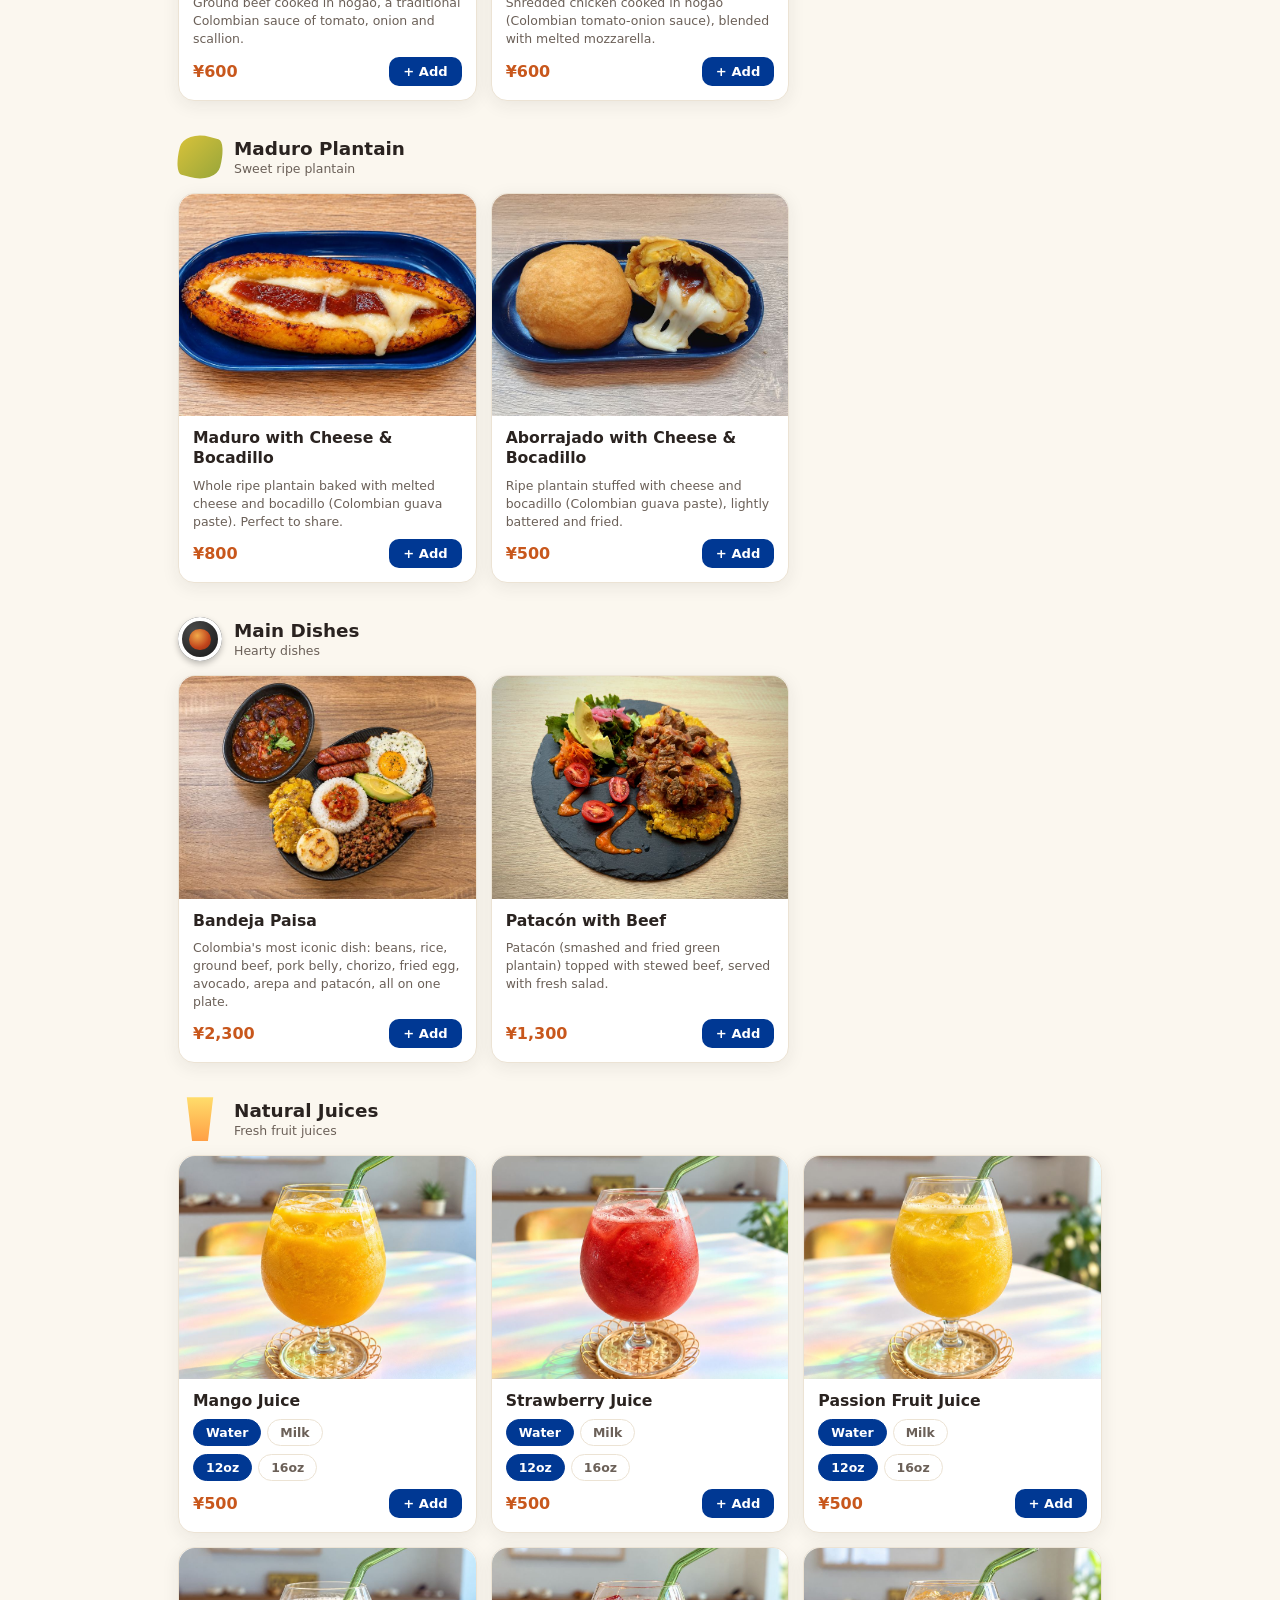
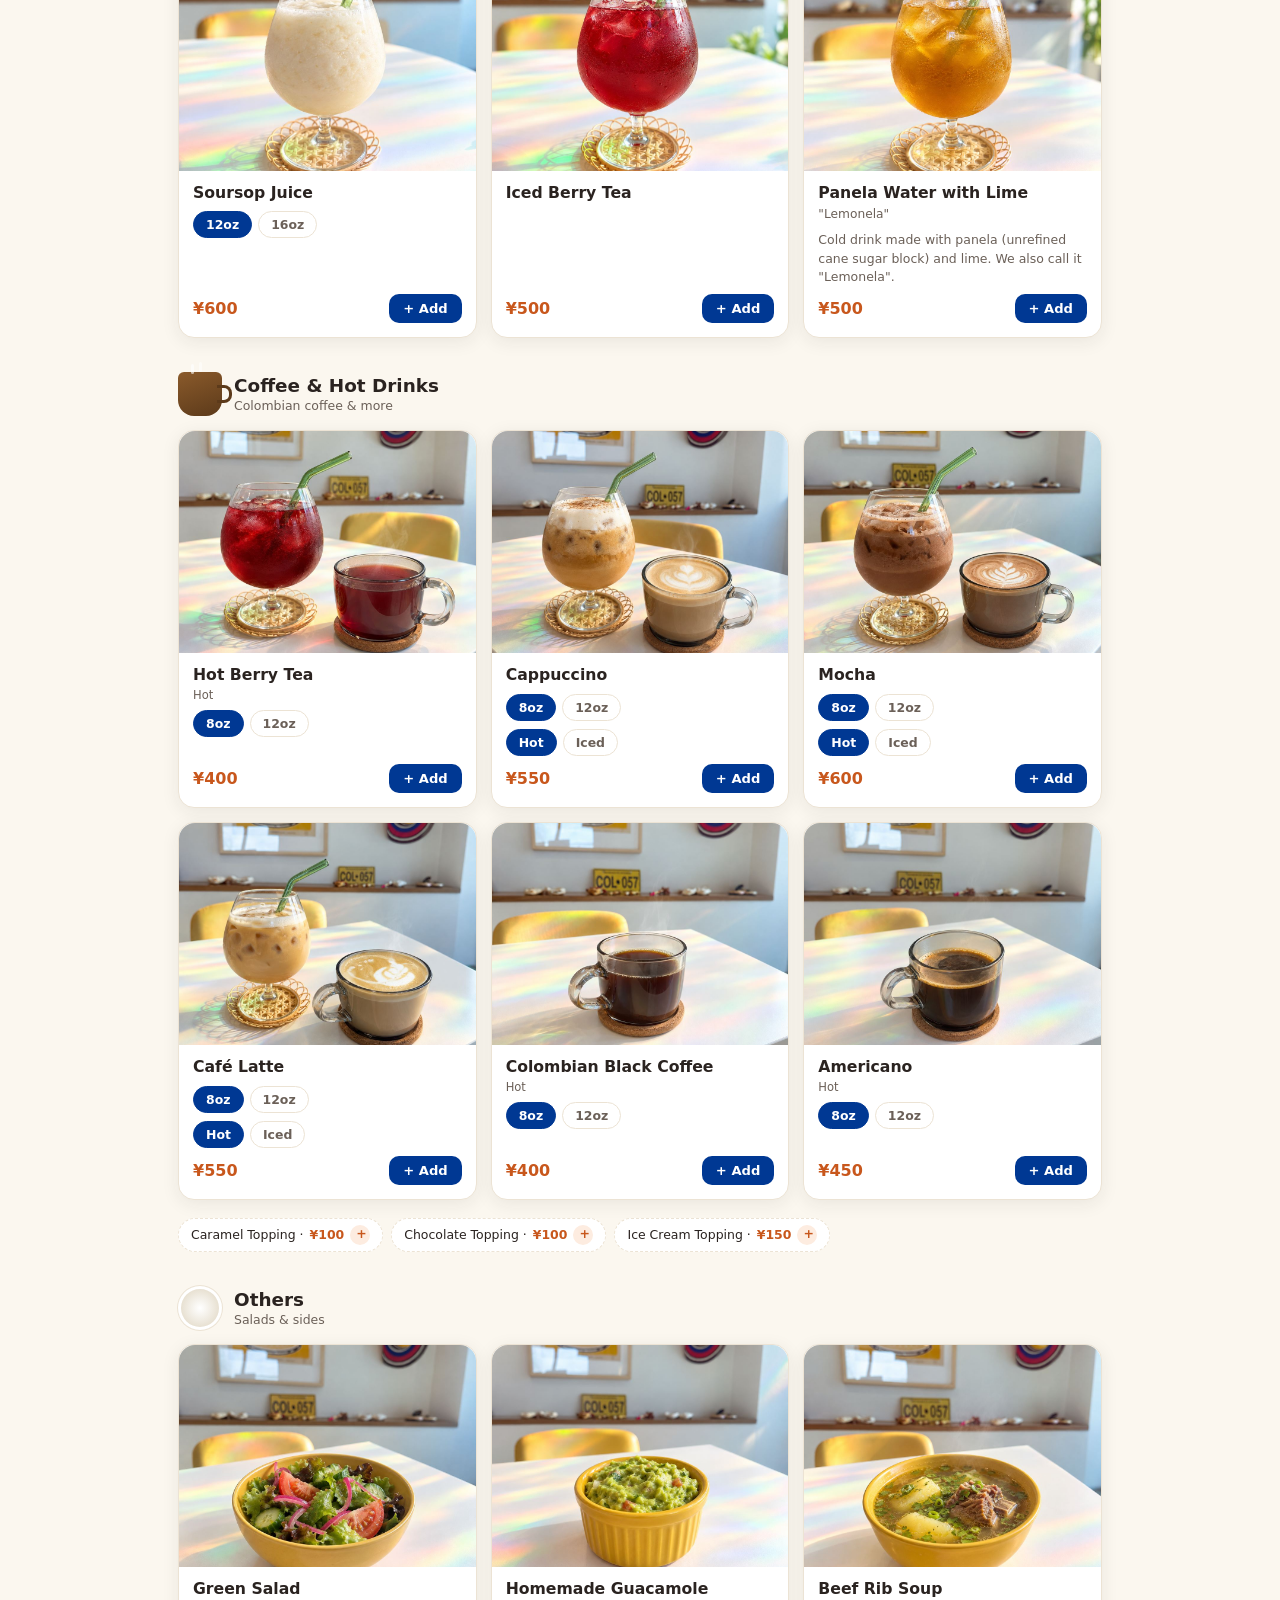
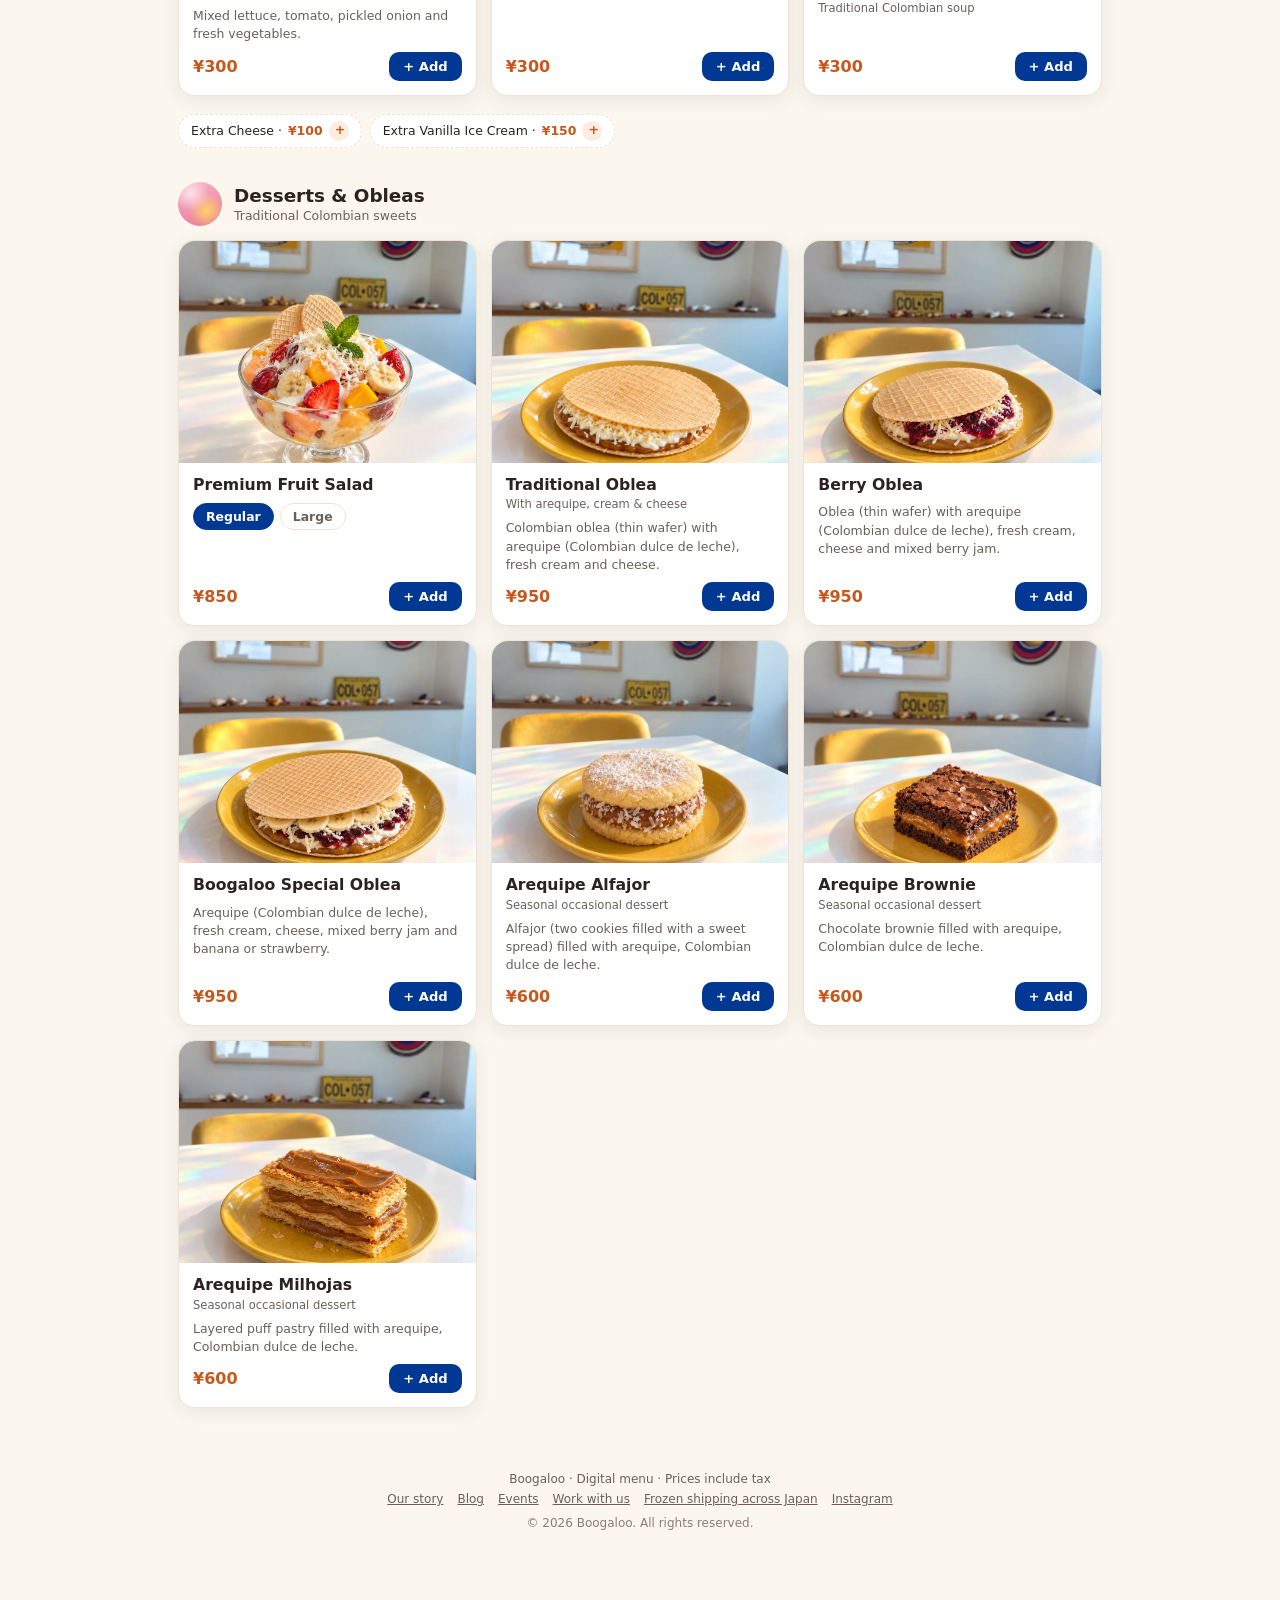
==== commit d7df1cb8: "Banner de bienvenida no bloqueante + aviso de reseña en Google - Reemplaza el modal forzado de bienv" ====
--- a/index.html
+++ b/index.html
@@ -29,6 +29,20 @@
     <span class="ship-banner-cta" id="ship-banner-cta"></span>
   </a>
 
+  <!-- Banner de bienvenida: no bloquea el menú, solo ofrece atajos -->
+  <div class="welcome-banner" id="gate-banner">
+    <img class="welcome-banner-bear" src="img/oso/oso-saludando.png" alt="" />
+    <div class="welcome-banner-body">
+      <h2 id="gate-title">Bienvenido a Boogaloo</h2>
+      <p class="subt" id="gate-subtitle">¿Qué quieres hacer?</p>
+      <div class="welcome-banner-actions">
+        <button class="primary-btn" id="gate-dine-in-btn" type="button">Pedir a la mesa</button>
+        <button class="ghost-btn" id="gate-reserve-btn" type="button">Hacer una reserva</button>
+      </div>
+    </div>
+    <button class="welcome-banner-close" id="gate-close-btn" type="button" aria-label="Cerrar">✕</button>
+  </div>
+
   <main id="menu-content"></main>
 
   <div id="site-footer-mount"></div>
@@ -56,16 +70,6 @@
     </div>
   </aside>
 
-  <!-- Gate de bienvenida: ¿está en el restaurante o quiere reservar? -->
-  <div class="modal-overlay" id="gate-modal">
-    <div class="modal-box">
-      <h2 id="gate-title">Bienvenido a Boogaloo</h2>
-      <p class="subt" id="gate-subtitle">¿Qué quieres hacer?</p>
-      <button class="primary-btn" id="gate-dine-in-btn" type="button" style="width:100%; margin-bottom:10px;">Estoy en el restaurante</button>
-      <button class="ghost-btn" id="gate-reserve-btn" type="button" style="width:100%;">Hacer una reserva</button>
-    </div>
-  </div>
-
   <!-- Modal de cuenta / checkout -->
   <div class="modal-overlay" id="account-modal">
     <div class="modal-box">
--- a/css/styles.css
+++ b/css/styles.css
@@ -169,6 +169,53 @@
   background: var(--co-red);
 }
 
+/* ---------- Banner de bienvenida (no bloqueante) ---------- */
+.welcome-banner {
+  position: relative;
+  display: flex;
+  align-items: center;
+  gap: 14px;
+  margin: 12px;
+  padding: 14px 40px 14px 14px;
+  background: var(--bg-card);
+  border: 1px solid var(--border);
+  border-radius: var(--radius);
+  box-shadow: var(--shadow);
+}
+.welcome-banner.hidden { display: none; }
+.welcome-banner-bear {
+  flex: none;
+  width: 56px;
+  height: 56px;
+  object-fit: contain;
+}
+.welcome-banner-body { flex: 1; min-width: 0; }
+.welcome-banner-body h2 { margin: 0 0 2px; font-size: 1rem; }
+.welcome-banner-body .subt { margin: 0 0 10px; font-size: 0.82rem; color: var(--ink-soft); }
+.welcome-banner-actions { display: flex; gap: 8px; flex-wrap: wrap; }
+.welcome-banner-actions .primary-btn,
+.welcome-banner-actions .ghost-btn {
+  flex: 1;
+  min-width: 140px;
+  padding: 10px 14px;
+}
+.welcome-banner-close {
+  position: absolute;
+  top: 10px;
+  right: 10px;
+  background: none;
+  border: none;
+  padding: 4px;
+  font-size: 1rem;
+  line-height: 1;
+  color: var(--ink-soft);
+  cursor: pointer;
+}
+@media (max-width: 480px) {
+  .welcome-banner { flex-direction: column; align-items: flex-start; }
+  .welcome-banner-bear { width: 44px; height: 44px; }
+}
+
 /* ---------- Banner promocional de envíos congelados ---------- */
 .ship-banner {
   display: flex;
@@ -1346,6 +1393,84 @@
   .tn-table { display: none; }
   .tn-list { display: block; }
 }
+
+/* ============ Control sanitario / Higiene (maqueta, admin.html) ============ */
+:root {
+  --hy-ok: #1f9d55;
+  --hy-incomplete: #c0392b;
+  --hy-missing: #b5750f;
+  --hy-closed: #a79e8c;
+  --hy-future: #cfcac2;
+}
+
+.hy-banner {
+  background: #eef6ff;
+  color: var(--ink);
+  padding: 10px 14px;
+  border-radius: 10px;
+  font-size: 0.82rem;
+  line-height: 1.5;
+  margin: 0 0 16px;
+}
+
+.hy-chip {
+  display: inline-block;
+  border-radius: 999px;
+  padding: 2px 7px;
+  font-size: 0.65rem;
+  font-weight: 700;
+  color: #fff;
+}
+.hy-chip.hy-ok { background: var(--hy-ok); }
+.hy-chip.hy-incomplete { background: var(--hy-incomplete); }
+.hy-chip.hy-missing { background: var(--hy-missing); }
+.hy-chip.hy-closed { background: var(--hy-closed); }
+
+.hy-clickable { cursor: pointer; }
+
+.tn-dot.hy-dot-ok { background: var(--hy-ok); }
+.tn-dot.hy-dot-incomplete { background: var(--hy-incomplete); }
+.tn-dot.hy-dot-missing { background: var(--hy-missing); }
+.tn-dot.hy-dot-closed { background: var(--hy-closed); }
+.tn-dot.hy-dot-future { background: var(--hy-future); }
+
+.hy-group { margin-bottom: 14px; }
+.hy-group h3 {
+  font-size: 0.8rem;
+  text-transform: uppercase;
+  letter-spacing: 0.03em;
+  color: var(--ink-soft);
+  margin: 0 0 8px;
+  border-bottom: 1px solid var(--border);
+  padding-bottom: 4px;
+}
+
+.hy-item-row {
+  display: flex;
+  align-items: center;
+  gap: 8px;
+  padding: 7px 0;
+  border-bottom: 1px solid var(--border);
+  font-size: 0.85rem;
+}
+.hy-item-row:last-child { border-bottom: none; }
+.hy-item-label { flex: 1; min-width: 0; }
+.hy-item-input {
+  width: 72px;
+  padding: 6px 8px;
+  border-radius: 8px;
+  border: 1px solid var(--border);
+  font: inherit;
+}
+.hy-item-check {
+  display: flex;
+  align-items: center;
+  gap: 8px;
+  cursor: pointer;
+  width: 100%;
+}
+.hy-item-check input[type="checkbox"] { width: 18px; height: 18px; flex: none; }
+.hy-item-check span { flex: 1; min-width: 0; }
 
 /* ---------------- Nuestra historia (about.html) ---------------- */
 
@@ -2103,3 +2228,85 @@
 html.halloween .bc-head { background: #f97316; }
 html.halloween .bc-avatar img { width: 100%; height: 100%; object-fit: cover; }
 html.halloween .bc-jump { background: #f97316; }
+
+/* ---------------- Recibo / factura (recibo.html y modal del panel) ---------------- */
+.rc-wrap { max-width: 720px; margin: 0 auto; padding: 22px 16px 40px; }
+.rc-row { display: flex; flex-wrap: wrap; gap: 10px; align-items: flex-end; }
+.rc-row label { display: flex; flex-direction: column; gap: 4px; font-size: 13px; color: var(--ink-soft); }
+.rc-row .rc-grow { flex: 1 1 180px; }
+.rc-row input, .rc-row select {
+  width: 100%; padding: 10px 12px; border-radius: 10px; border: 1px solid var(--border);
+  background: var(--bg); color: var(--ink); font-size: 0.88rem; font-family: inherit;
+}
+.rc-row select {
+  appearance: none; -webkit-appearance: none; padding-right: 32px; cursor: pointer;
+  background-image: url("data:image/svg+xml,%3Csvg xmlns='http://www.w3.org/2000/svg' width='12' height='8' viewBox='0 0 12 8'%3E%3Cpath d='M1 1l5 5 5-5' fill='none' stroke='%237a6f66' stroke-width='1.8' stroke-linecap='round'/%3E%3C/svg%3E");
+  background-repeat: no-repeat; background-position: right 12px center;
+}
+.rc-row input:focus, .rc-row select:focus { outline: 2px solid var(--accent); outline-offset: 1px; }
+.rc-row > label:not(.rc-grow) { flex: 0 1 auto; min-width: 150px; }
+.rc-hint { font-size: 12.5px; color: var(--ink-soft); margin: 8px 0 14px; min-height: 1em; }
+.rc-doc-wrap { overflow-x: auto; }
+.rc-doc {
+  background: #fff; color: #1d1a18; border: 1px solid #ddd3c4; border-radius: 6px;
+  padding: 28px 26px; max-width: 640px; margin: 0 auto; font-size: 14px; line-height: 1.5;
+}
+.rc-logo { text-align: center; margin: 0 0 10px; }
+.rc-logo img { width: 62%; max-width: 330px; height: auto; display: inline-block; }
+.rc-title { text-align: center; font-size: 26px; letter-spacing: 6px; margin: 0 0 14px; border-bottom: 2px solid #1d1a18; padding-bottom: 8px; }
+.rc-title small { font-size: 15px; letter-spacing: 2px; font-weight: 500; margin-left: 6px; }
+.rc-meta { display: flex; justify-content: space-between; gap: 10px; font-size: 12.5px; color: #4a423d; flex-wrap: wrap; }
+.rc-meta span { color: #7a6f66; margin-right: 4px; }
+.rc-to { font-size: 20px; margin: 16px 0 12px; border-bottom: 1px solid #1d1a18; padding-bottom: 4px; min-height: 30px; }
+.rc-blank { display: inline-block; min-width: 200px; }
+.rc-amount { display: flex; justify-content: space-between; align-items: baseline; background: #f4efe6; padding: 10px 14px; border-radius: 4px; margin-bottom: 10px; }
+.rc-amount strong { font-size: 26px; }
+.rc-purpose { font-size: 13.5px; margin-bottom: 6px; }
+.rc-note { font-size: 13px; margin: 0 0 14px; }
+.rc-table { width: 100%; border-collapse: collapse; font-size: 13px; }
+.rc-table th { border-bottom: 1px solid #1d1a18; text-align: left; padding: 6px 4px; font-weight: 600; }
+.rc-table td { padding: 5px 4px; border-bottom: 1px solid #eee6d8; vertical-align: top; }
+.rc-table th:not(:first-child), .rc-table td:not(:first-child) { text-align: right; white-space: nowrap; }
+.rc-table tfoot td { border-bottom: none; }
+.rc-table tfoot .rc-total td { font-weight: 700; border-top: 1px solid #1d1a18; }
+.rc-fine { font-size: 11.5px; color: #6b6058; margin: 6px 0 0; }
+.rc-issuer { margin-top: 22px; text-align: right; font-size: 12.5px; }
+.rc-issuer strong { font-size: 15px; }
+.rc-actions { display: flex; flex-wrap: wrap; gap: 10px; justify-content: center; margin-top: 18px; }
+.rc-actions button { width: auto; padding: 10px 20px; }
+.rc-share-box { display: flex; gap: 8px; flex-wrap: wrap; margin: 10px 0; }
+.rc-share-box input { flex: 1 1 220px; font-size: 12.5px; }
+.rc-share-box button { width: auto; padding: 8px 14px; }
+@media print {
+  body * { visibility: hidden; }
+  #rc-doc, #rc-doc * { visibility: visible; }
+  #rc-doc { position: absolute; left: 0; top: 0; width: 100%; border: none; }
+}
+
+/* Ventas y buyer persona */
+.vt-h2 { font-size: 1.05rem; margin: 26px 0 12px; }
+.vt-persona { background: var(--bg-card); border: 1px solid var(--border); border-radius: var(--radius); padding: 18px; margin-bottom: 16px; box-shadow: var(--shadow); }
+.vt-persona-head { display: flex; gap: 14px; align-items: center; margin-bottom: 12px; }
+.vt-persona-head h3 { margin: 0 0 2px; font-size: 1rem; }
+.vt-persona-head .subt { margin: 0; }
+.vt-persona-avatar { font-size: 2rem; width: 56px; height: 56px; border-radius: 50%; background: var(--bg); display: grid; place-items: center; flex: none; }
+.vt-facts { margin: 0; display: grid; grid-template-columns: 1fr 1fr; gap: 10px 22px; }
+.vt-facts div { border-top: 1px solid var(--border); padding-top: 8px; }
+.vt-facts dt { font-size: 0.72rem; text-transform: uppercase; letter-spacing: 0.04em; color: var(--ink-soft); margin-bottom: 2px; }
+.vt-facts dd { margin: 0; font-size: 0.86rem; }
+@media (max-width: 640px) { .vt-facts { grid-template-columns: 1fr; } }
+.vt-table { width: 100%; border-collapse: collapse; font-size: 0.82rem; }
+.vt-table th { text-align: left; color: var(--ink-soft); font-weight: 600; padding: 4px 6px; border-bottom: 1px solid var(--border); }
+.vt-table td { padding: 6px; border-bottom: 1px solid var(--border); }
+.vt-table tr:last-child td { border-bottom: none; }
+
+/* Lista de recibos y seguimiento */
+.rcl-head { display: flex; justify-content: space-between; align-items: flex-start; gap: 10px; flex-wrap: wrap; }
+.rcl-total { color: var(--ink-soft); margin-left: 6px; font-size: 0.85rem; }
+.rcl-lines { font-size: 0.8rem; color: var(--ink-soft); display: grid; gap: 2px; }
+.rcl-actions { display: flex; gap: 8px; flex-wrap: wrap; margin-top: 10px; }
+.rcl-actions .ghost-btn { width: auto; padding: 8px 14px; }
+.rcl-badge { display: inline-block; font-size: 0.74rem; font-weight: 600; padding: 3px 10px; border-radius: 999px; border: 1px solid var(--border); white-space: nowrap; }
+.rcl-enviado { background: var(--bg); color: var(--ink-soft); }
+.rcl-visto { background: #e6eefb; color: #1f4b99; border-color: #c4d6f3; }
+.rcl-descargado { background: #e3f4ea; color: #1b6b3a; border-color: #bfe3cc; }
